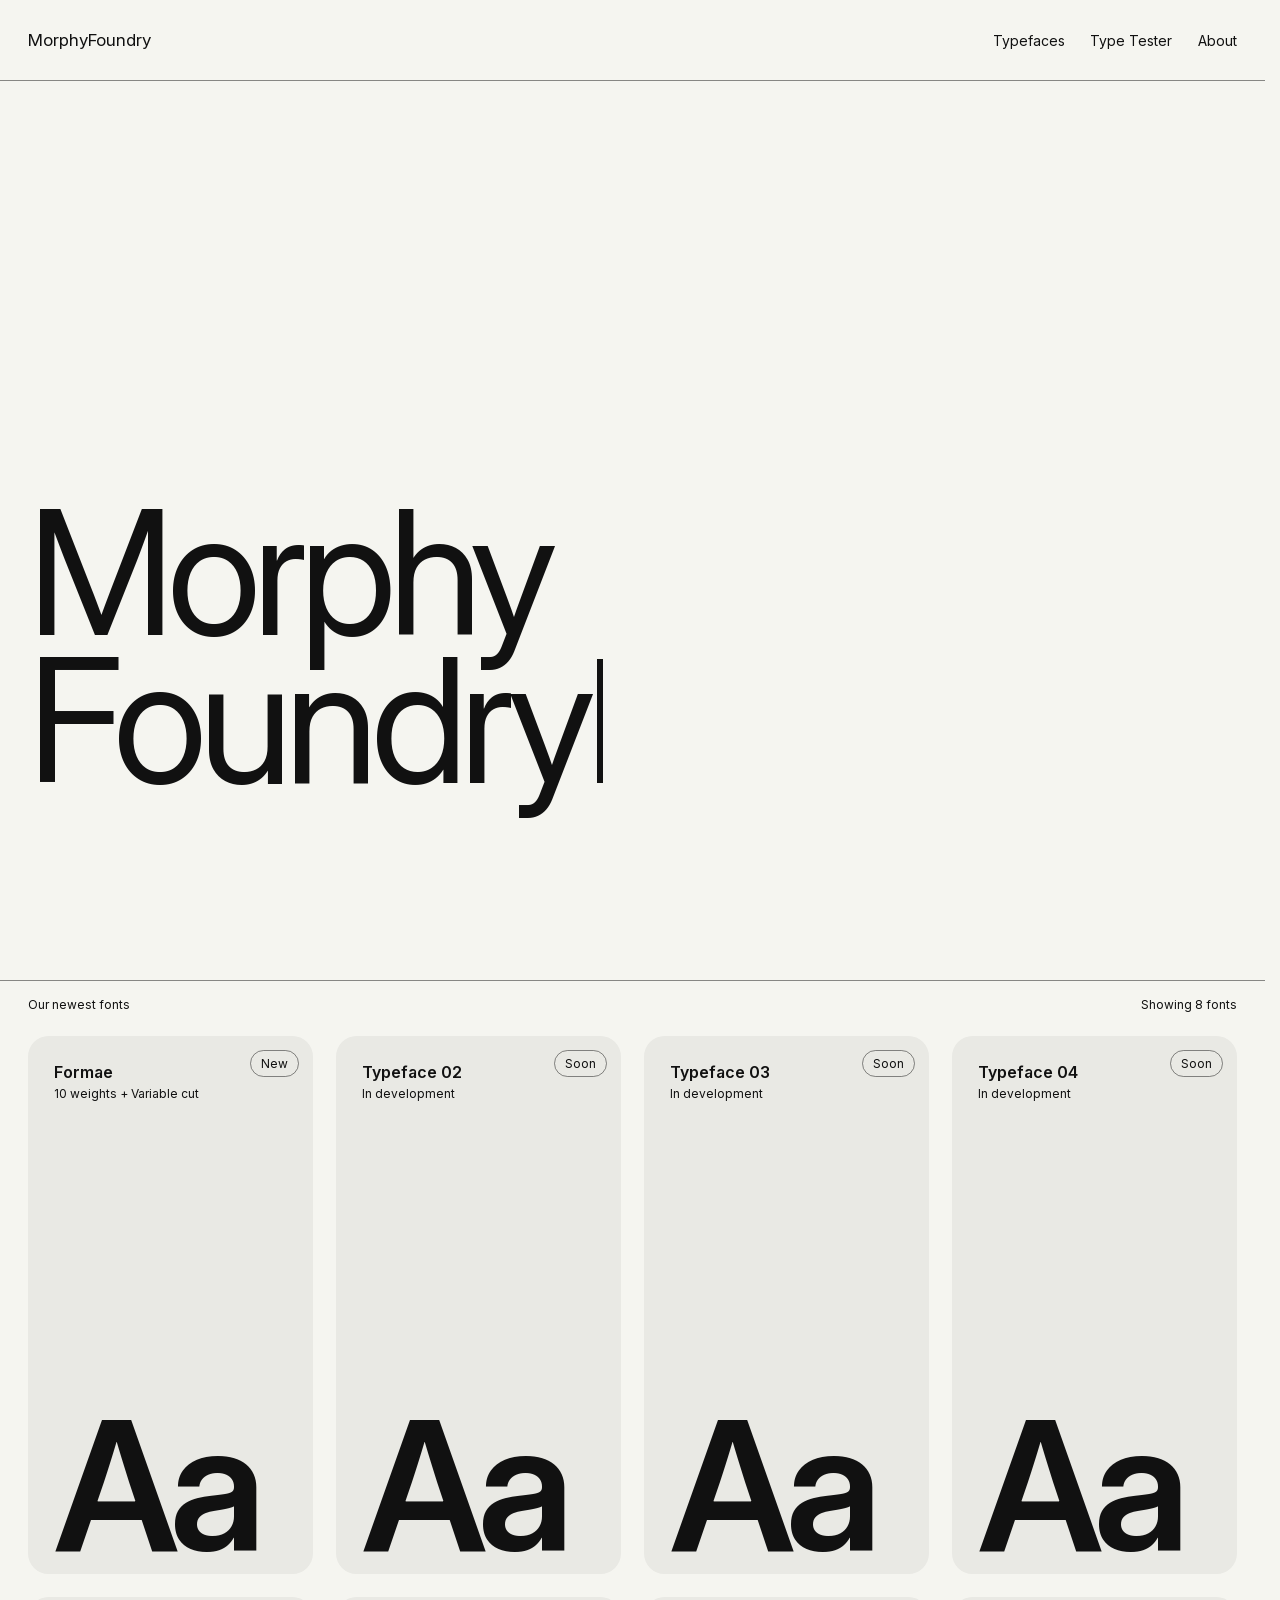
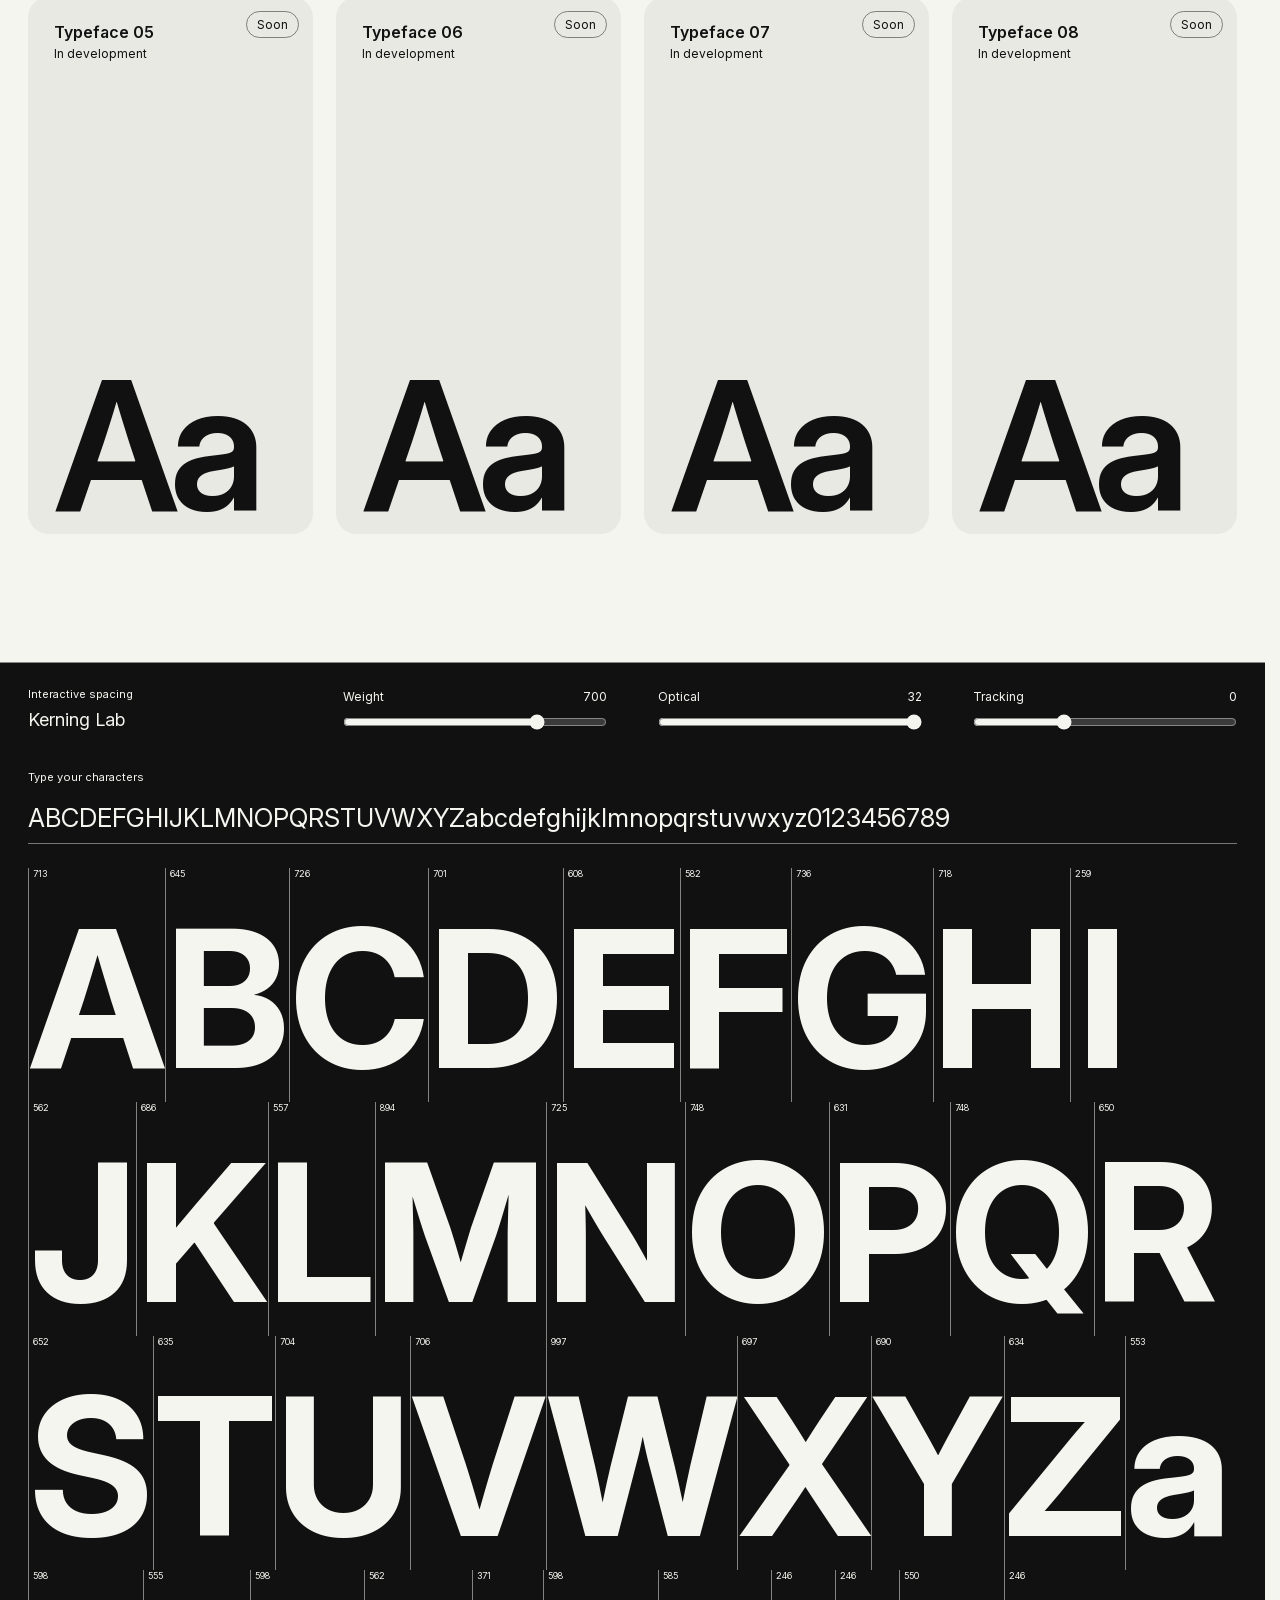
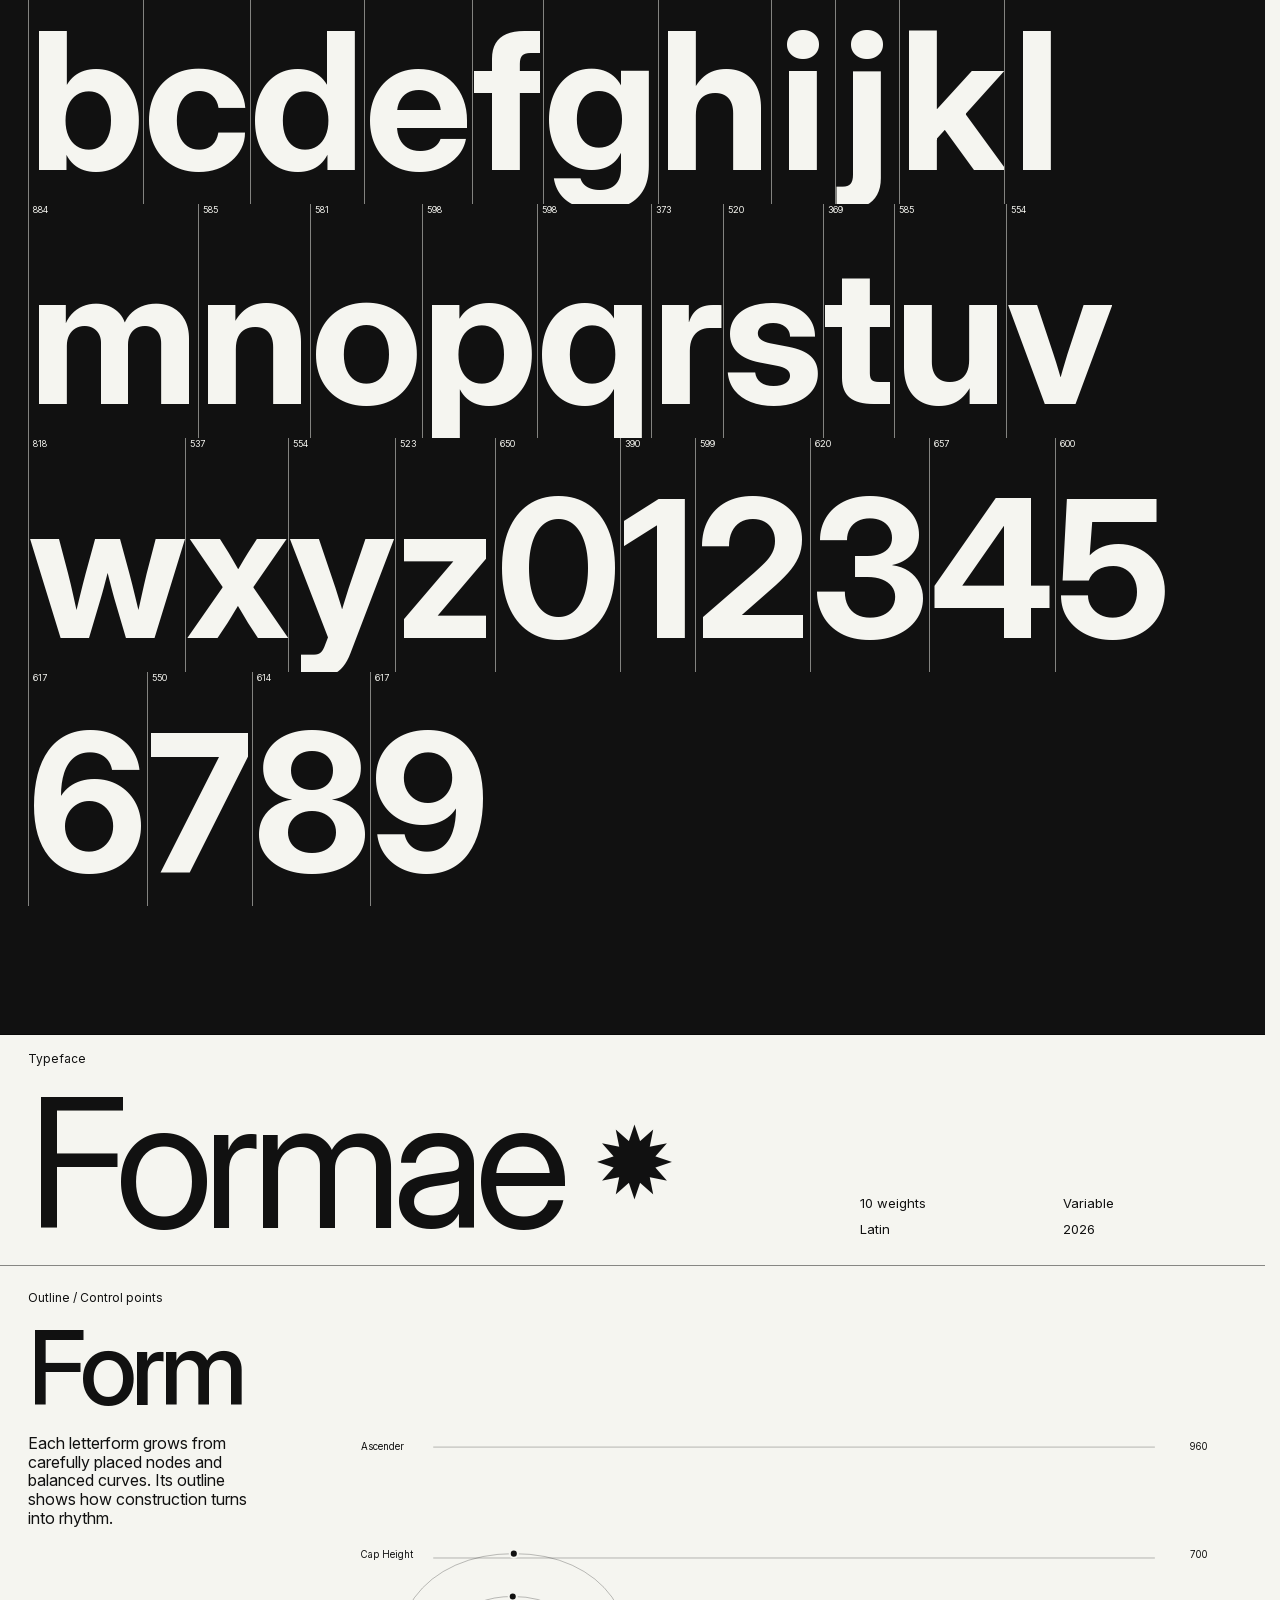
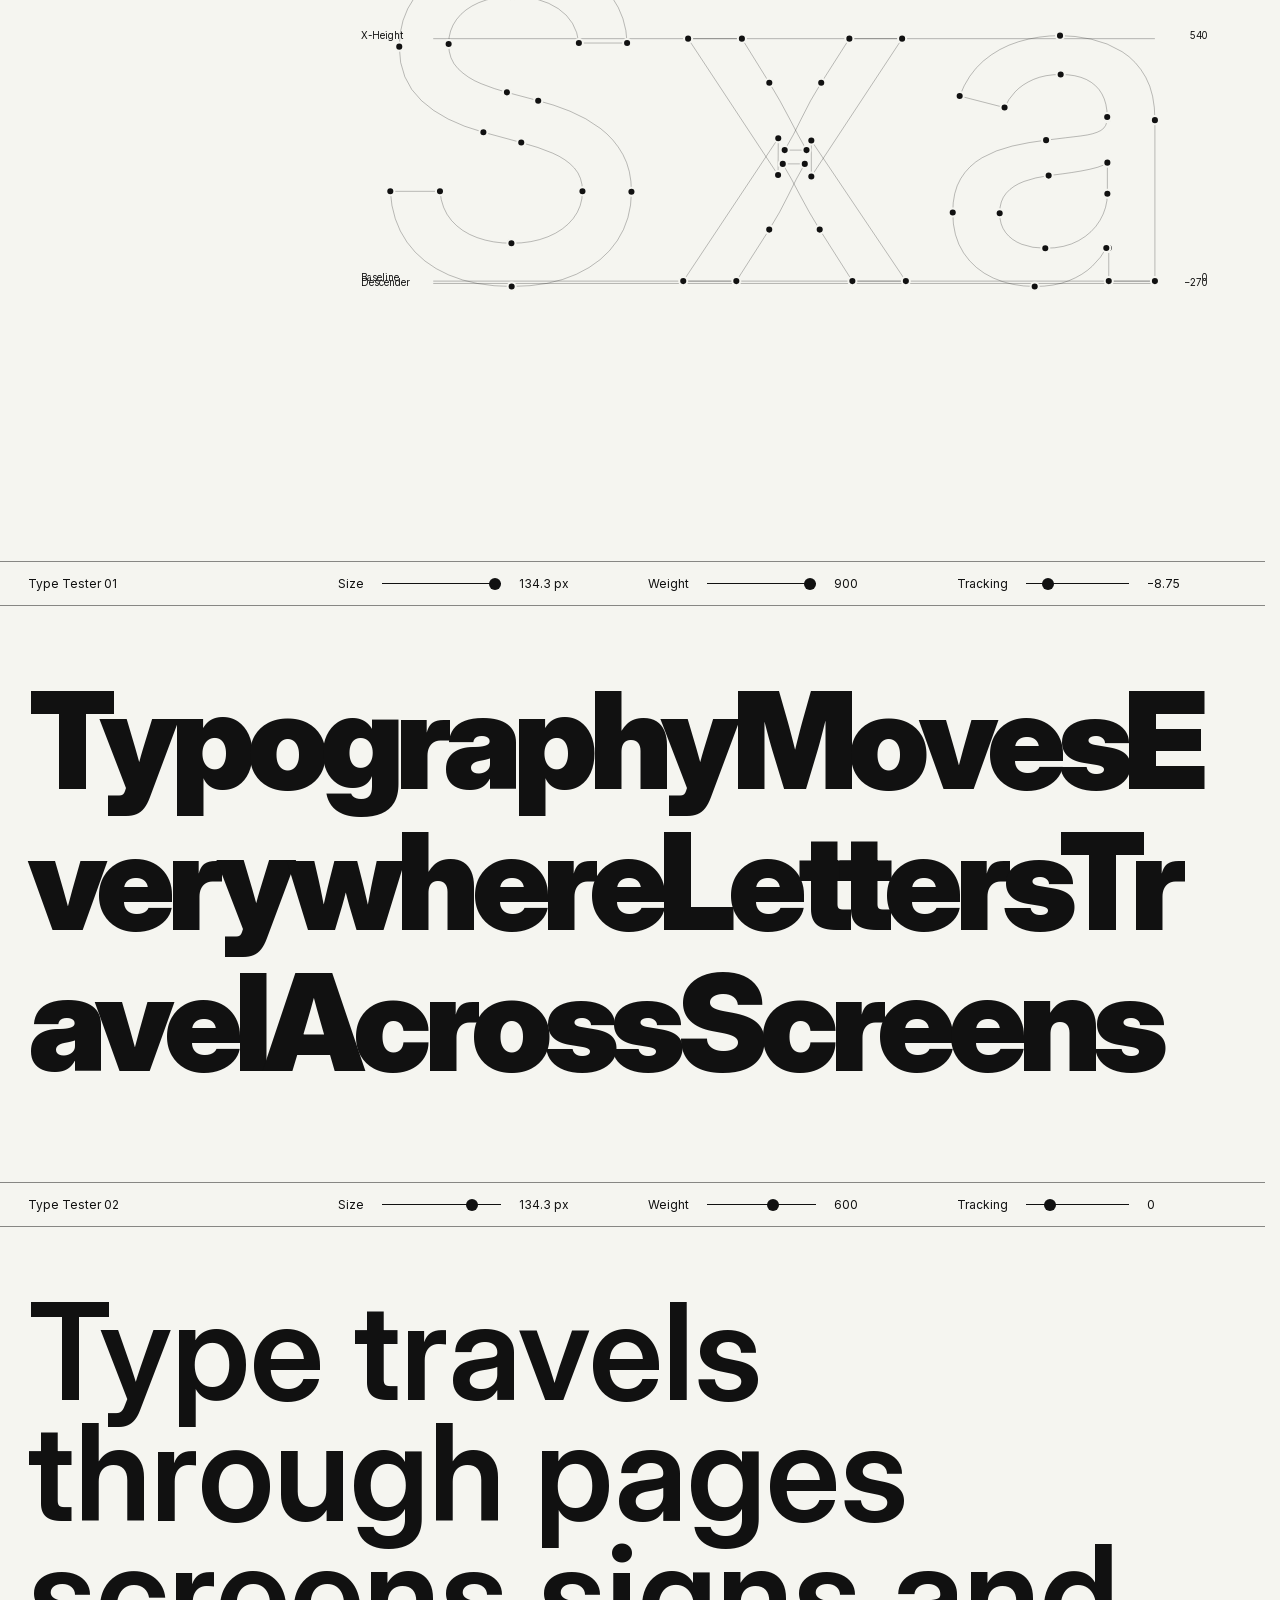
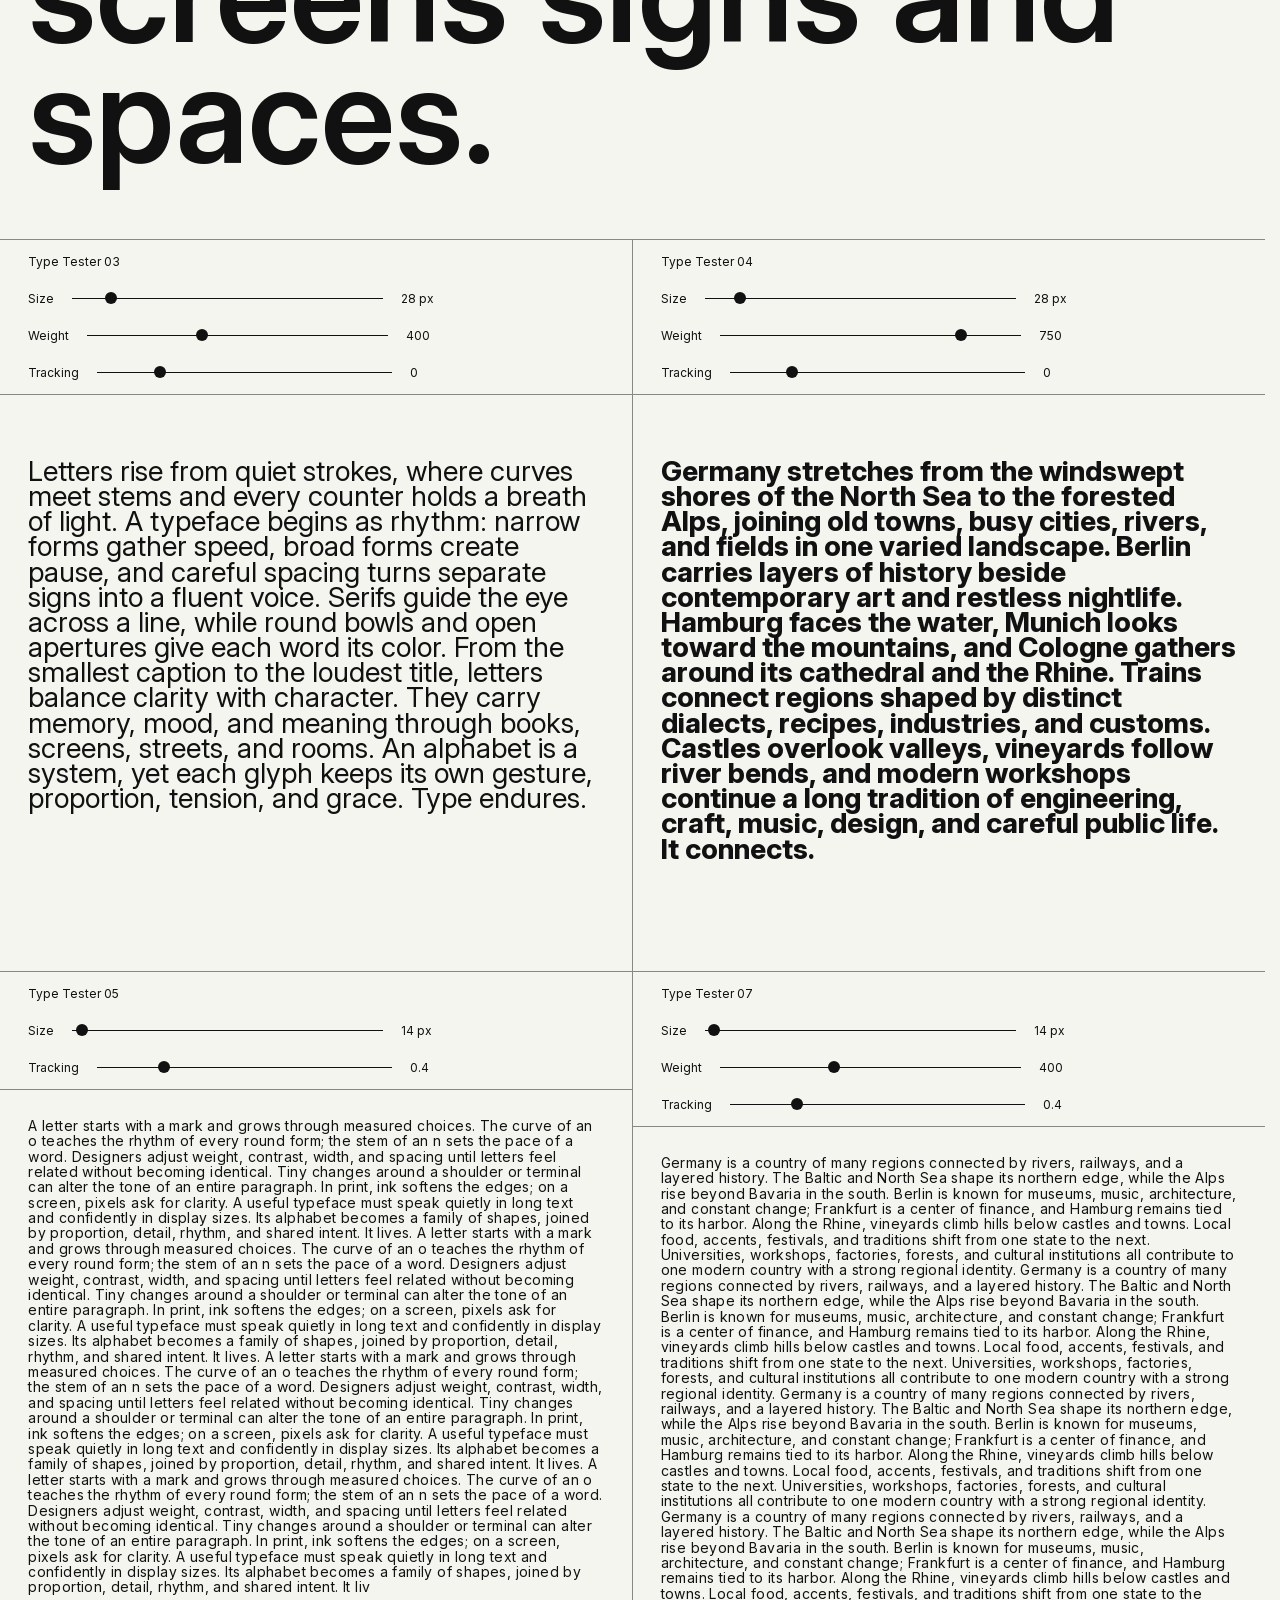
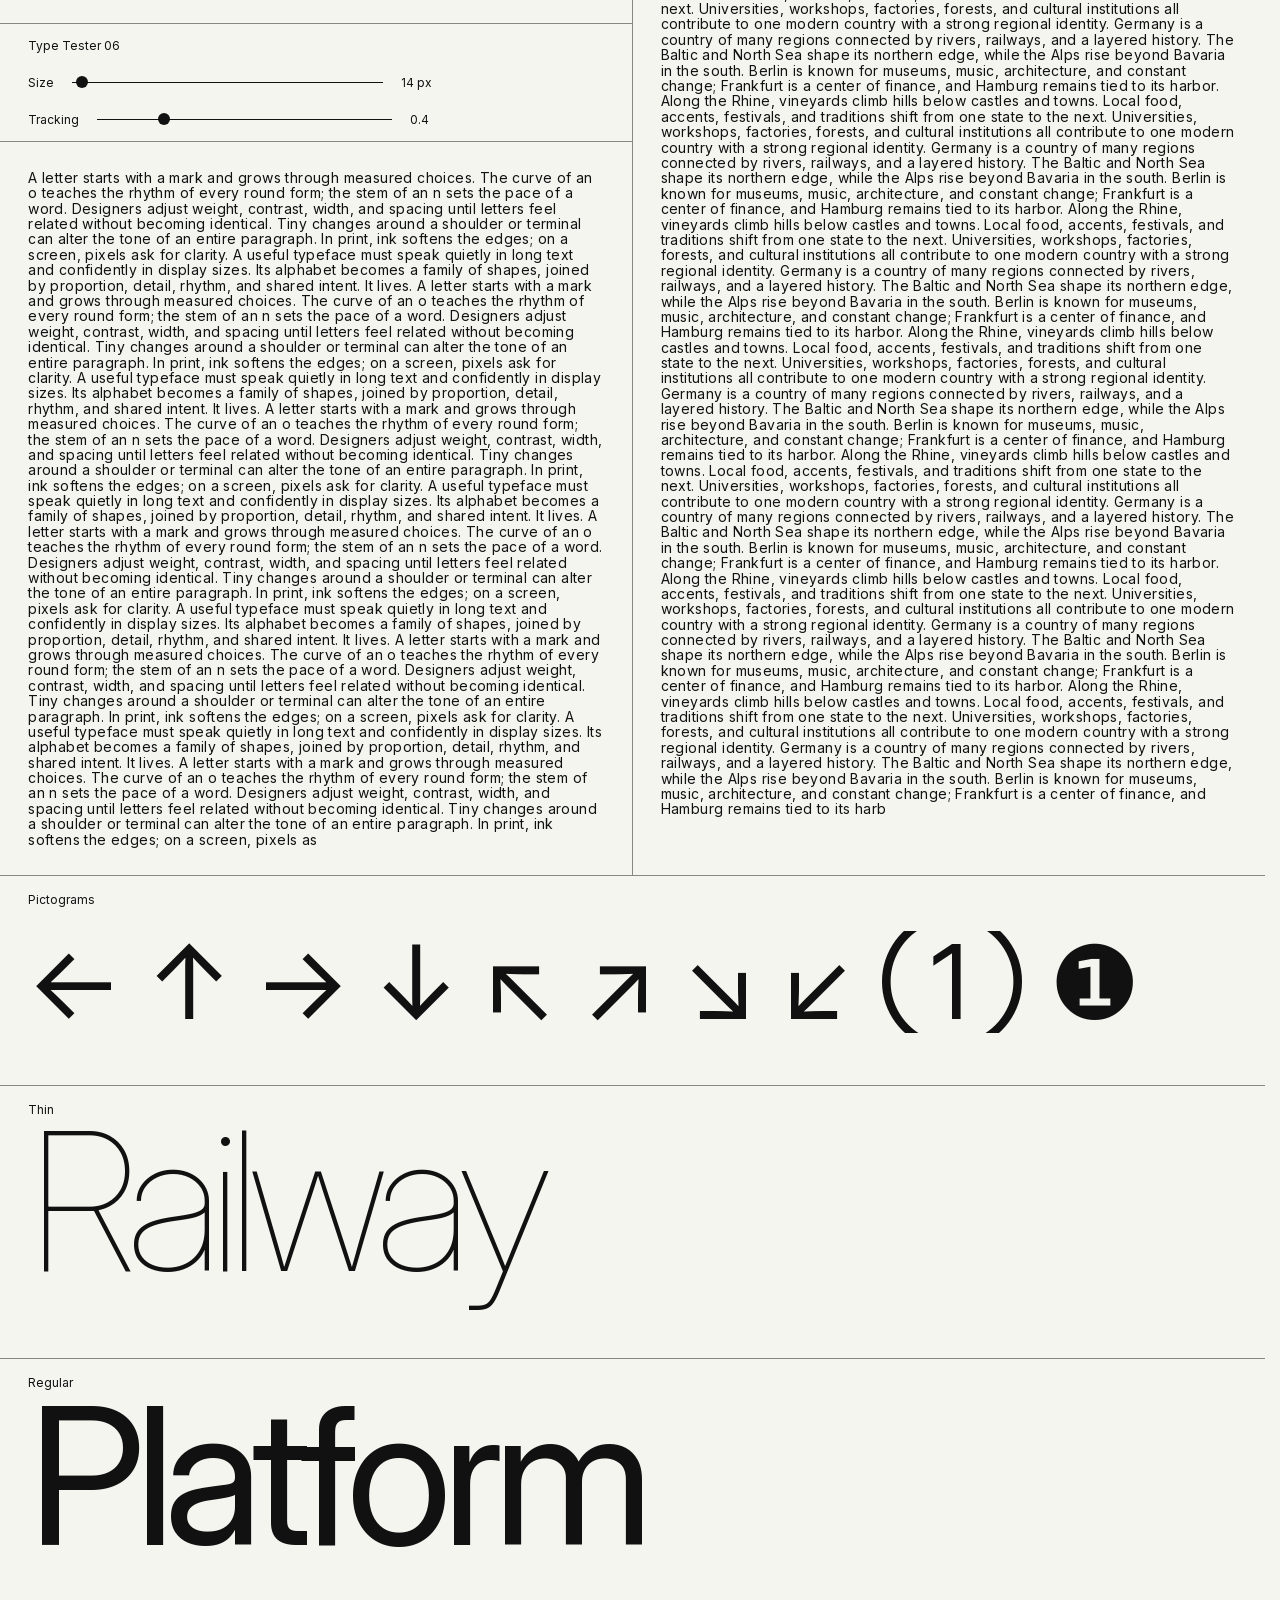
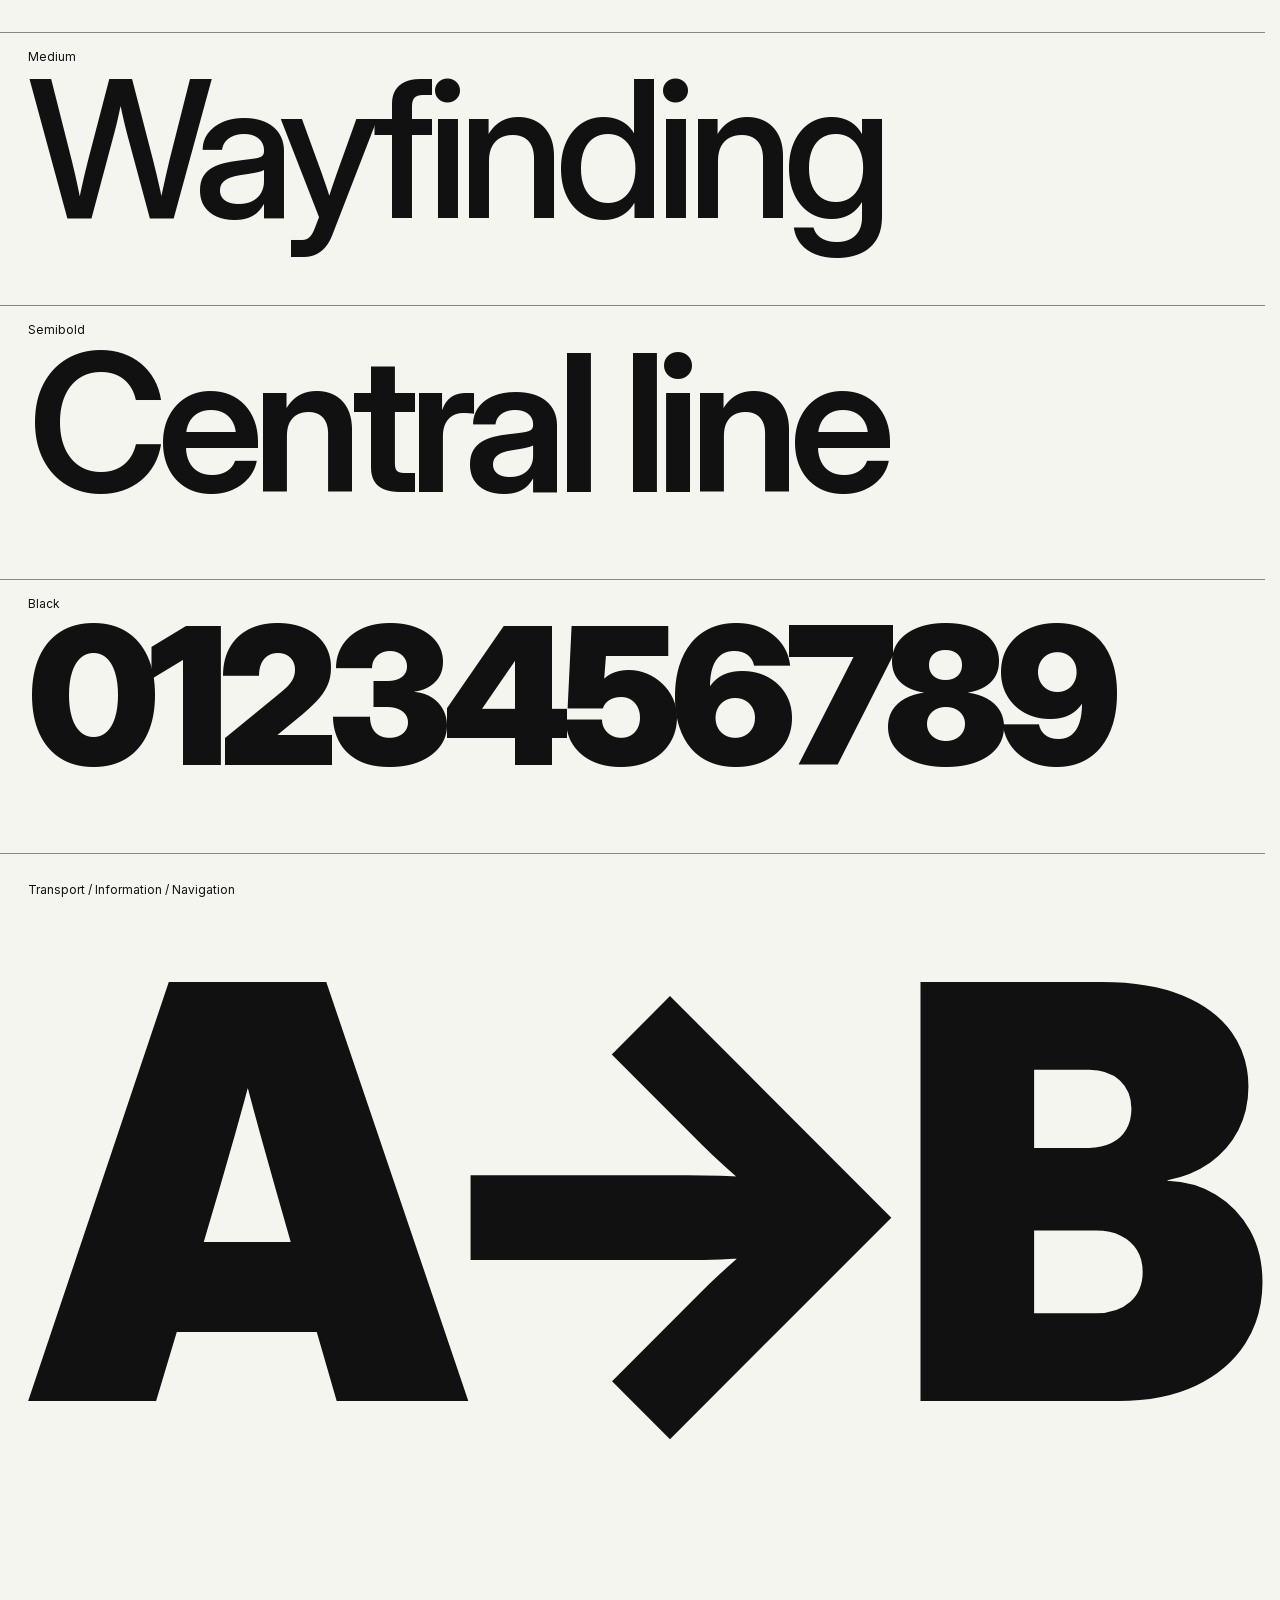
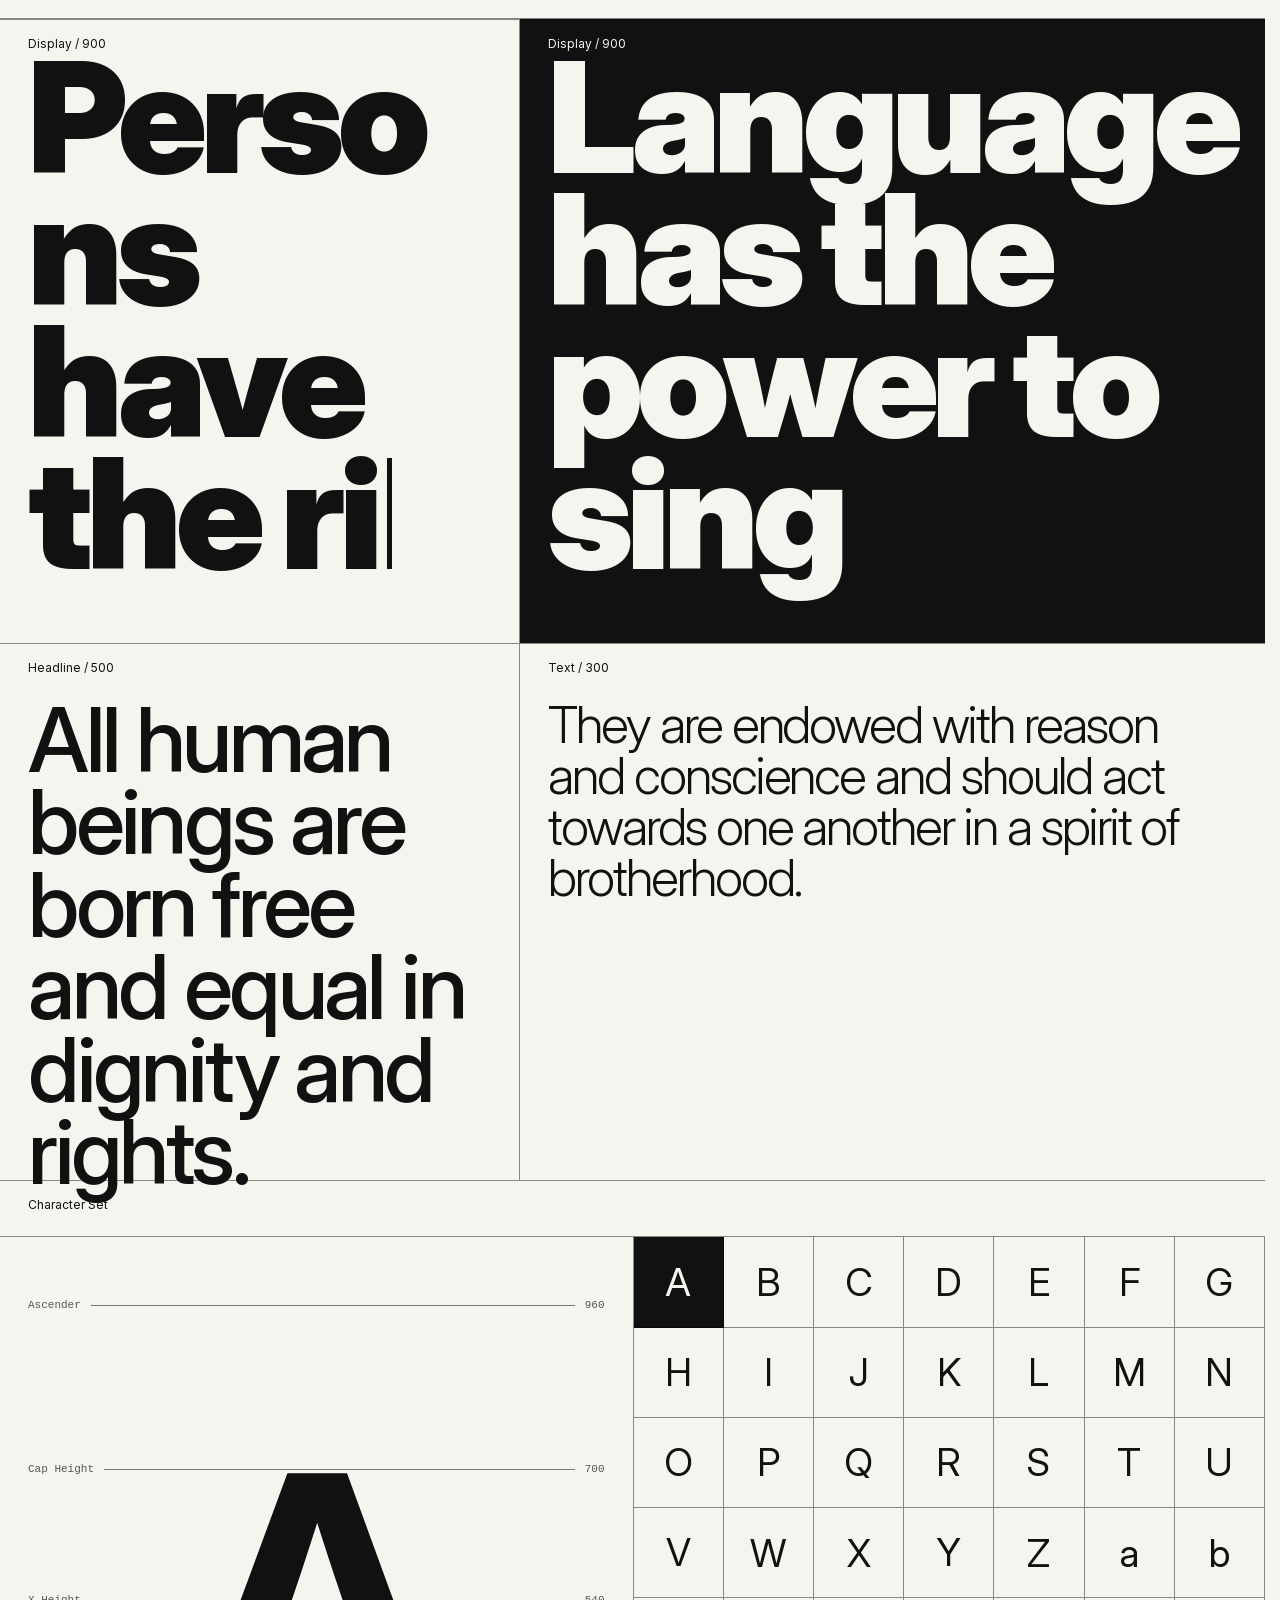
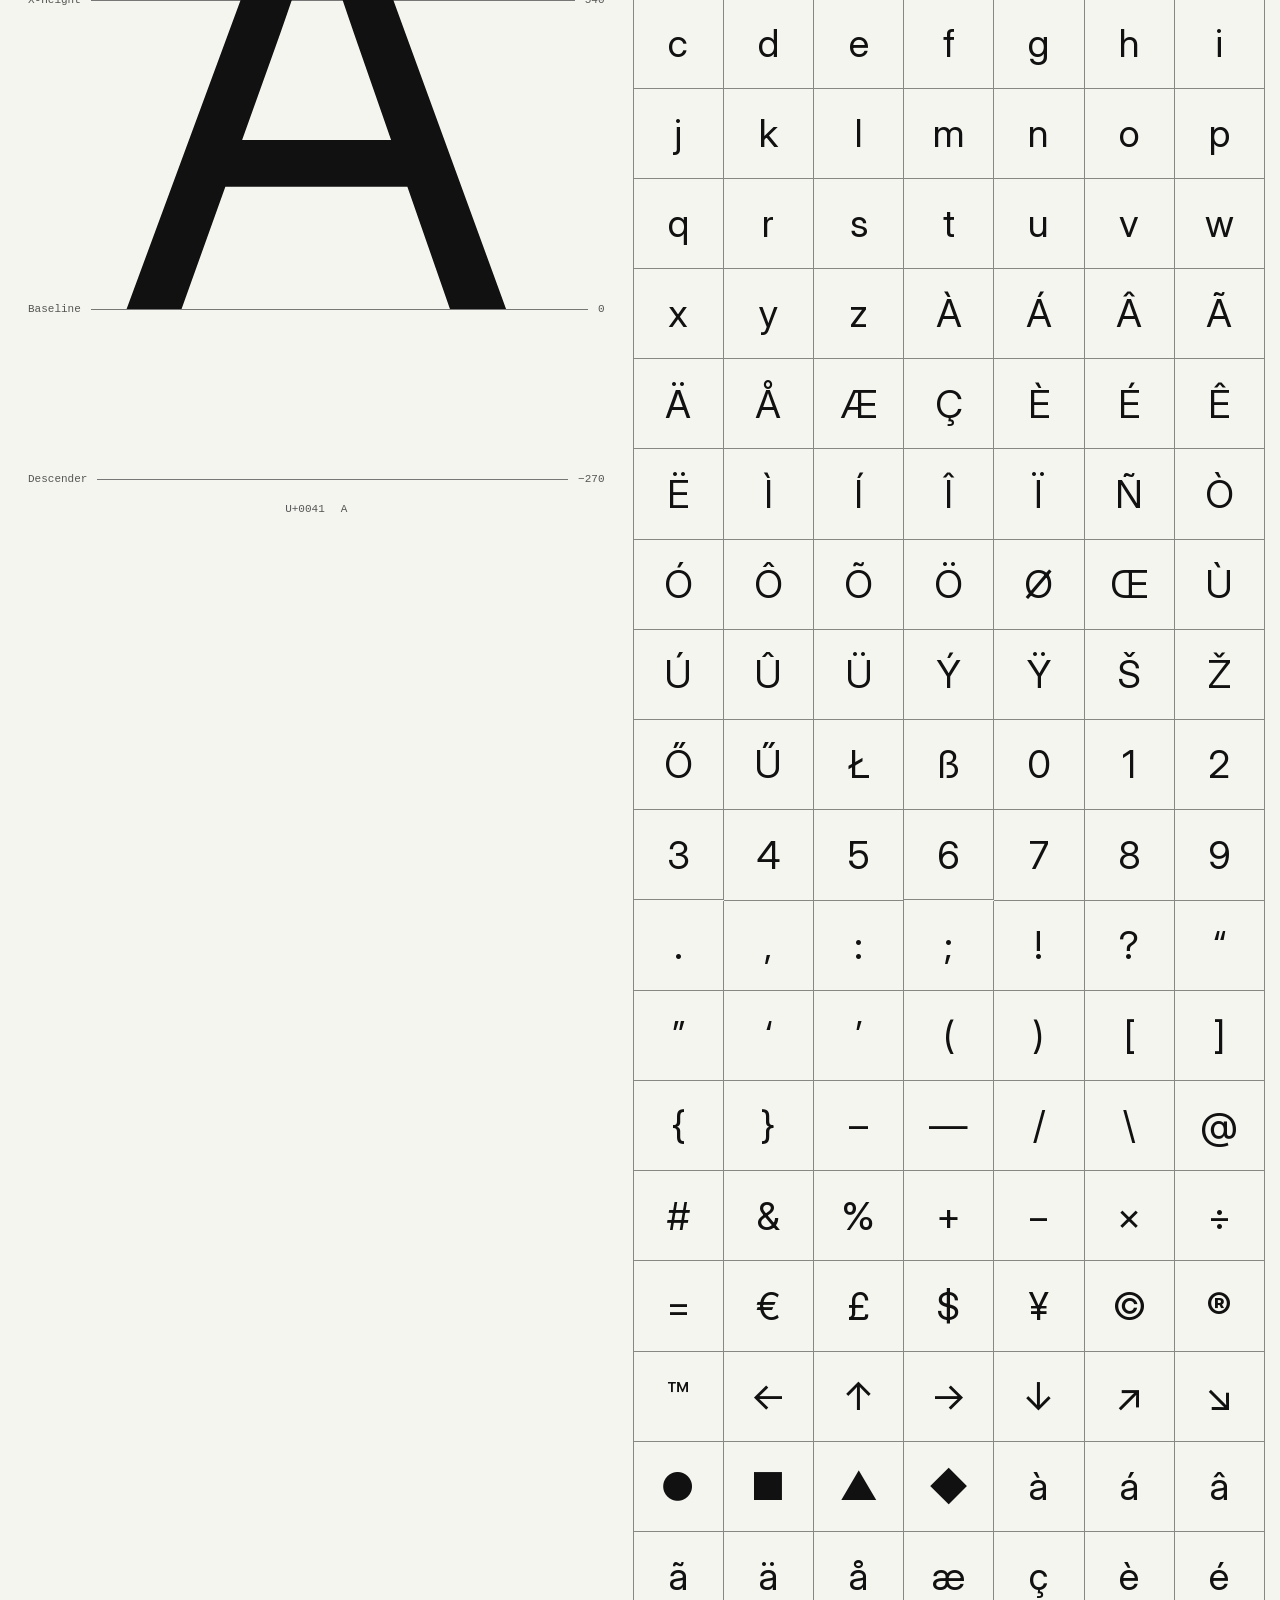
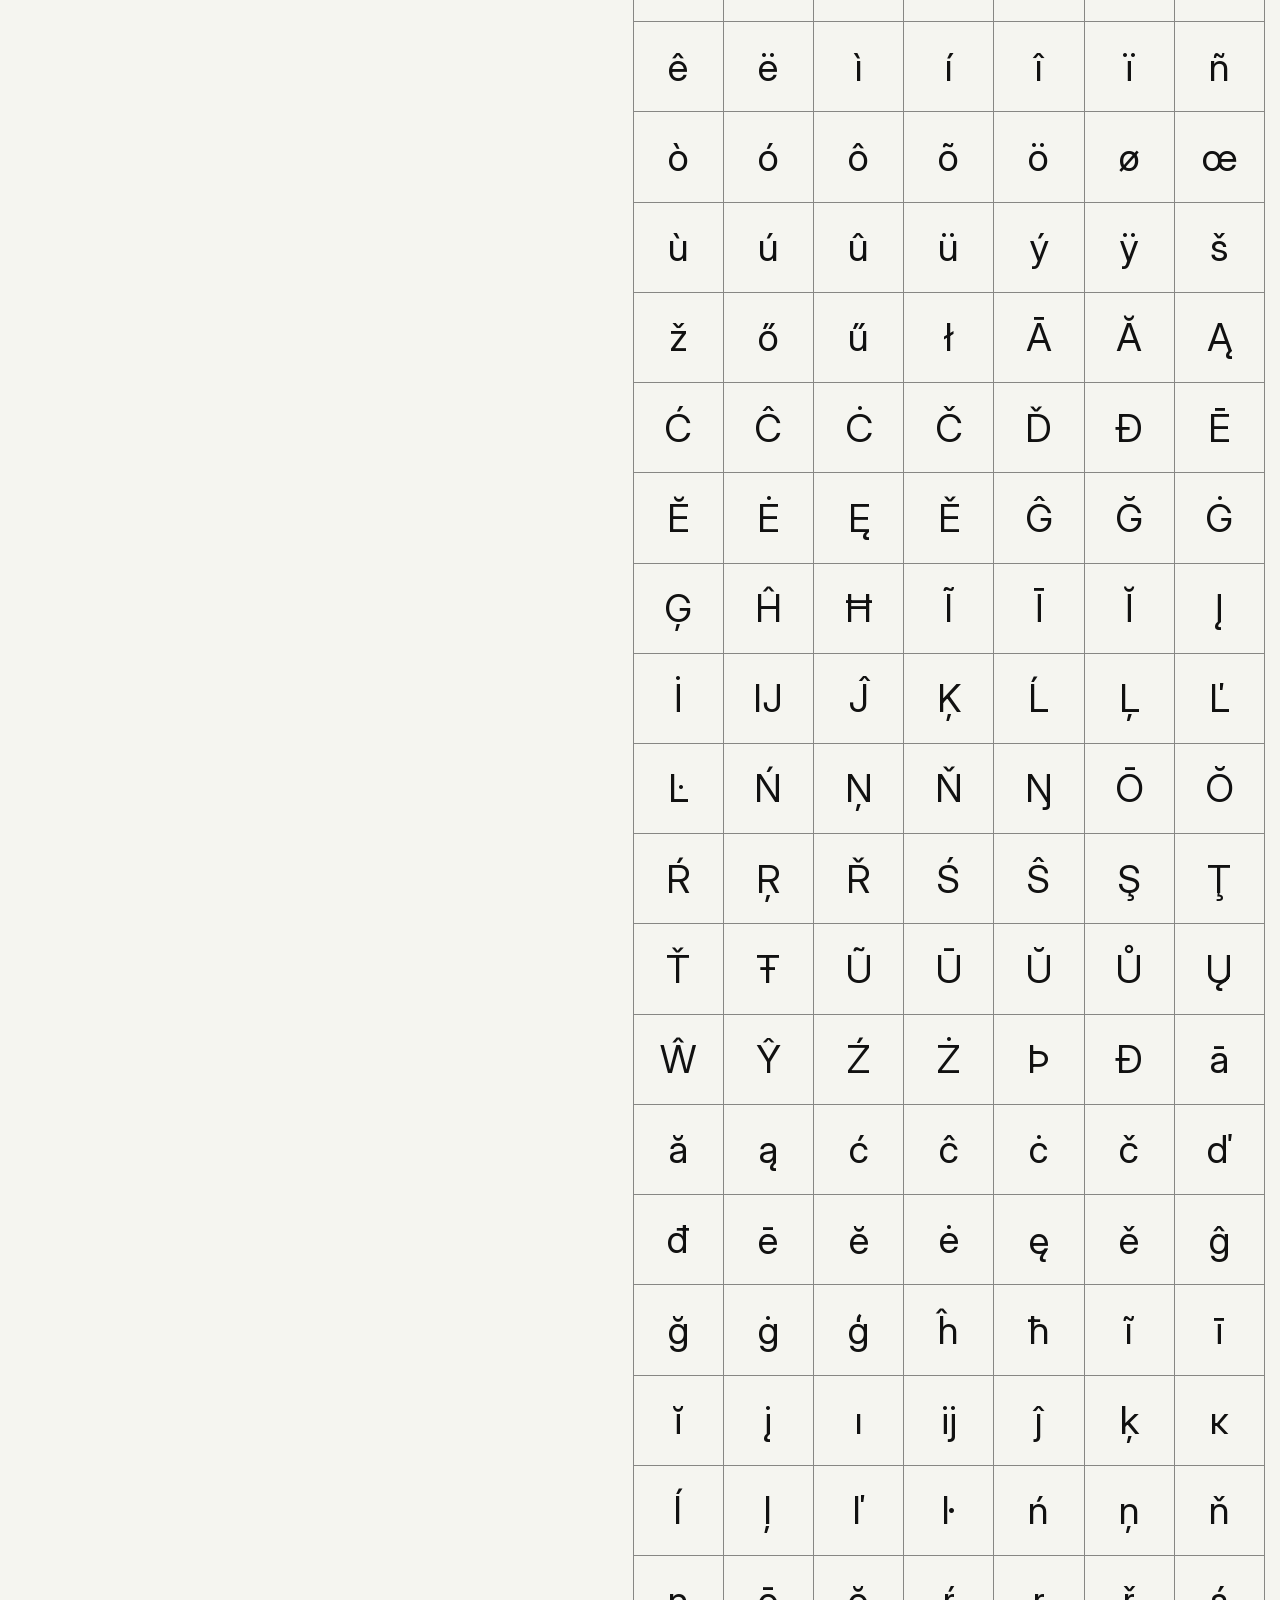
==== index.html @ 0969040a "Match second tester responsive scaling" ====
<!DOCTYPE html>
<html lang="en">

<head>
  <meta charset="UTF-8">
  <meta name="viewport" content="width=device-width, initial-scale=1.0">

  <title>MorphyFoundry</title>

  <link rel="stylesheet" href="style.css?v=hero-display-type1">
</head>


<body>

  <!-- =========================
       NAVIGATION
  ========================== -->

  <header class="header">

    <a class="brand" href="/">
      MorphyFoundry
    </a>

    <nav class="nav">
      <a href="#typefaces">Typefaces</a>
      <a href="#tester">Type Tester</a>
      <a href="#about">About</a>
    </nav>

  </header>



  <main>

    <!-- =========================
         HERO
    ========================== -->

    <section class="hero">

      <h1 class="hero-typewriter typewriter-text" data-typewriter-text="Morphy&#10;Foundry&#10;&#169; 2026" aria-label="Morphy Foundry &#169; 2026">
        Morphy<br>Foundry<br>&#169; 2026
      </h1>

    </section>



    <!-- =========================
         FONT CATALOGUE
    ========================== -->

    <section class="font-catalogue" aria-labelledby="font-catalogue-title">

      <div class="font-catalogue-header">
        <h2 id="font-catalogue-title">Our newest fonts</h2>
        <span>Showing 8 fonts</span>
      </div>

      <div class="font-catalogue-list">
        <a class="font-catalogue-row" href="#typefaces">
          <span class="font-name">Formae</span><span class="font-details">10 weights + Variable cut</span><span class="font-aa">Aa</span><span class="font-sample">Typography moves everywhere.</span><span class="font-status">New</span>
        </a>
        <a class="font-catalogue-row" href="#typefaces">
          <span class="font-name">Typeface 02</span><span class="font-details">In development</span><span class="font-aa">Aa</span><span class="font-sample">Letters shape the spaces around us.</span><span class="font-status">Soon</span>
        </a>
        <a class="font-catalogue-row" href="#typefaces">
          <span class="font-name">Typeface 03</span><span class="font-details">In development</span><span class="font-aa">Aa</span><span class="font-sample">Clear forms carry complex ideas.</span><span class="font-status">Soon</span>
        </a>
        <a class="font-catalogue-row" href="#typefaces">
          <span class="font-name">Typeface 04</span><span class="font-details">In development</span><span class="font-aa">Aa</span><span class="font-sample">Every sign begins with a gesture.</span><span class="font-status">Soon</span>
        </a>
        <a class="font-catalogue-row" href="#typefaces">
          <span class="font-name">Typeface 05</span><span class="font-details">In development</span><span class="font-aa">Aa</span><span class="font-sample">Words move between streets and screens.</span><span class="font-status">Soon</span>
        </a>
        <a class="font-catalogue-row" href="#typefaces">
          <span class="font-name">Typeface 06</span><span class="font-details">In development</span><span class="font-aa">Aa</span><span class="font-sample">Rhythm gives language a visual voice.</span><span class="font-status">Soon</span>
        </a>
        <a class="font-catalogue-row" href="#typefaces">
          <span class="font-name">Typeface 07</span><span class="font-details">In development</span><span class="font-aa">Aa</span><span class="font-sample">Type connects information and place.</span><span class="font-status">Soon</span>
        </a>
        <a class="font-catalogue-row" href="#typefaces">
          <span class="font-name">Typeface 08</span><span class="font-details">In development</span><span class="font-aa">Aa</span><span class="font-sample">New characters are taking shape.</span><span class="font-status">Soon</span>
        </a>
      </div>

    </section>



    <!-- =========================
         KERNING LAB
    ========================== -->

    <section class="kerning-lab" aria-labelledby="kerning-lab-title">

      <div class="kerning-toolbar">
        <div>
          <span class="kerning-kicker">Interactive spacing</span>
          <h2 id="kerning-lab-title">Kerning Lab</h2>
        </div>

        <label class="kerning-control">
          <span>Weight <output id="kerning-weight-value">700</output></span>
          <input id="kerning-weight" type="range" min="100" max="900" value="700" step="1">
        </label>

        <label class="kerning-control">
          <span>Optical <output id="kerning-optical-value">32</output></span>
          <input id="kerning-optical" type="range" min="14" max="32" value="32" step="0.1">
        </label>

        <label class="kerning-control">
          <span>Tracking <output id="kerning-tracking-value">0</output></span>
          <input id="kerning-tracking" type="range" min="-40" max="80" value="0" step="1">
        </label>
      </div>

      <label class="kerning-input-label" for="kerning-source">Type your characters</label>
      <input class="kerning-source" id="kerning-source" type="text" value="ABCDEFGHIJKLMNOPQRSTUVWXYZabcdefghijklmnopqrstuvwxyz0123456789" maxlength="96" autocomplete="off" spellcheck="false">

      <div class="kerning-glyphs" id="kerning-glyphs" aria-live="polite"></div>

    </section>



    <!-- =========================
         TYPEFACE INTRO
    ========================== -->

    <section class="typeface-intro" id="typefaces">

      <div>

        <p class="label">
          Typeface
        </p>

        <h2>
          Formae <span class="formae-star" aria-hidden="true">✹</span>
        </h2>

      </div>


      <div class="typeface-data">

        <span>10 weights</span>
        <span>Variable</span>
        <span>Latin</span>
        <span>2026</span>

      </div>

    </section>



    <!-- =========================
         TYPE TESTER
    ========================== -->

    <section class="tester-section" id="tester">


      <div class="tester-unit">
        <div class="tester-controls">
          <span class="tester-title">Type Tester 01</span>
          <div class="control">
            <label for="font-size-1">Size</label>
            <input id="font-size-1" data-control="size" type="range" min="24" max="350" value="350">
            <span data-value="size">350 px</span>
          </div>
          <div class="control">
            <label for="font-weight-1">Weight</label>
            <input id="font-weight-1" data-control="weight" type="range" min="100" max="900" value="900" step="1">
            <span data-value="weight">900</span>
          </div>
          <div class="control">
            <label for="tracking-1">Tracking</label>
            <input id="tracking-1" data-control="tracking" type="range" min="-15" max="20" value="-8.75" step="0.05">
            <span data-value="tracking">−8.75</span>
          </div>
        </div>
        <div class="tester tester-large" data-mobile-text="TypographyMovesEverywhere" contenteditable="true" spellcheck="false">TypographyMovesEverywhereLettersTravelAcrossScreens</div>
      </div>

      <div class="tester-unit">
        <div class="tester-controls">
          <span class="tester-title">Type Tester 02</span>
          <div class="control">
            <label for="font-size-2">Size</label>
            <input id="font-size-2" data-control="size" type="range" min="24" max="350" value="282">
            <span data-value="size">282 px</span>
          </div>
          <div class="control">
            <label for="font-weight-2">Weight</label>
            <input id="font-weight-2" data-control="weight" type="range" min="100" max="900" value="600" step="1">
            <span data-value="weight">600</span>
          </div>
          <div class="control">
            <label for="tracking-2">Tracking</label>
            <input id="tracking-2" data-control="tracking" type="range" min="-5" max="20" value="0" step="0.1">
            <span data-value="tracking">0</span>
          </div>
        </div>
        <div class="tester tester-medium" contenteditable="true" spellcheck="false">Type travels through pages screens signs and spaces.</div>
      </div>

      <div class="tester-unit">
        <div class="tester-controls">
          <span class="tester-title">Type Tester 03</span>
          <div class="control">
            <label for="font-size-3">Size</label>
            <input id="font-size-3" data-control="size" type="range" min="24" max="350" value="59.6" step="0.1">
            <span data-value="size">59.6 px</span>
          </div>
          <div class="control">
            <label for="font-weight-3">Weight</label>
            <input id="font-weight-3" data-control="weight" type="range" min="100" max="900" value="400" step="1">
            <span data-value="weight">400</span>
          </div>
          <div class="control">
            <label for="tracking-3">Tracking</label>
            <input id="tracking-3" data-control="tracking" type="range" min="-5" max="20" value="0" step="0.1">
            <span data-value="tracking">0</span>
          </div>
        </div>
        <div class="tester tester-small" contenteditable="true" spellcheck="false">Letters rise from quiet strokes, where curves meet stems and every counter holds a breath of light. A typeface begins as rhythm: narrow forms gather speed, broad forms create pause, and careful spacing turns separate signs into a fluent voice. Serifs guide the eye across a line, while round bowls and open apertures give each word its color. From the smallest caption to the loudest title, letters balance clarity with character. They carry memory, mood, and meaning through books, screens, streets, and rooms. An alphabet is a system, yet each glyph keeps its own gesture, proportion, tension, and grace. Type endures.</div>
      </div>

      <div class="tester-unit">
        <div class="tester-controls">
          <span class="tester-title">Type Tester 04</span>
          <div class="control">
            <label for="font-size-4">Size</label>
            <input id="font-size-4" data-control="size" type="range" min="24" max="350" value="56">
            <span data-value="size">56 px</span>
          </div>
          <div class="control">
            <label for="font-weight-4">Weight</label>
            <input id="font-weight-4" data-control="weight" type="range" min="100" max="900" value="750" step="1">
            <span data-value="weight">750</span>
          </div>
          <div class="control">
            <label for="tracking-4">Tracking</label>
            <input id="tracking-4" data-control="tracking" type="range" min="-5" max="20" value="0" step="0.1">
            <span data-value="tracking">0</span>
          </div>
        </div>
        <div class="tester tester-small" contenteditable="true" spellcheck="false">Germany stretches from the windswept shores of the North Sea to the forested Alps, joining old towns, busy cities, rivers, and fields in one varied landscape. Berlin carries layers of history beside contemporary art and restless nightlife. Hamburg faces the water, Munich looks toward the mountains, and Cologne gathers around its cathedral and the Rhine. Trains connect regions shaped by distinct dialects, recipes, industries, and customs. Castles overlook valleys, vineyards follow river bends, and modern workshops continue a long tradition of engineering, craft, music, design, and careful public life. It connects.</div>
      </div>

      <div class="tester-unit">
        <div class="tester-controls">
          <span class="tester-title">Type Tester 05</span>
          <div class="control">
            <label for="font-size-5">Size</label>
            <input id="font-size-5" data-control="size" type="range" min="12" max="350" value="16">
            <span data-value="size">16 px</span>
          </div>
          <div class="control">
            <label for="tracking-5">Tracking</label>
            <input id="tracking-5" data-control="tracking" type="range" min="-5" max="20" value="0.4" step="0.1">
            <span data-value="tracking">0.4</span>
          </div>
        </div>
        <div class="tester tester-micro" data-fill-repeats="4" contenteditable="true" spellcheck="false">A letter starts with a mark and grows through measured choices. The curve of an o teaches the rhythm of every round form; the stem of an n sets the pace of a word. Designers adjust weight, contrast, width, and spacing until letters feel related without becoming identical. Tiny changes around a shoulder or terminal can alter the tone of an entire paragraph. In print, ink softens the edges; on a screen, pixels ask for clarity. A useful typeface must speak quietly in long text and confidently in display sizes. Its alphabet becomes a family of shapes, joined by proportion, detail, rhythm, and shared intent. It lives.</div>
      </div>

      <div class="tester-unit">
        <div class="tester-controls">
          <span class="tester-title">Type Tester 06</span>
          <div class="control">
            <label for="font-size-6">Size</label>
            <input id="font-size-6" data-control="size" type="range" min="12" max="350" value="16">
            <span data-value="size">16 px</span>
          </div>
          <div class="control">
            <label for="tracking-6">Tracking</label>
            <input id="tracking-6" data-control="tracking" type="range" min="-5" max="20" value="0.4" step="0.1">
            <span data-value="tracking">0.4</span>
          </div>
        </div>
        <div class="tester tester-micro" data-fill-repeats="5.675" contenteditable="true" spellcheck="false">A letter starts with a mark and grows through measured choices. The curve of an o teaches the rhythm of every round form; the stem of an n sets the pace of a word. Designers adjust weight, contrast, width, and spacing until letters feel related without becoming identical. Tiny changes around a shoulder or terminal can alter the tone of an entire paragraph. In print, ink softens the edges; on a screen, pixels ask for clarity. A useful typeface must speak quietly in long text and confidently in display sizes. Its alphabet becomes a family of shapes, joined by proportion, detail, rhythm, and shared intent. It lives.</div>
      </div>

      <div class="tester-unit">
        <div class="tester-controls">
          <span class="tester-title">Type Tester 07</span>
          <div class="control">
            <label for="font-size-7">Size</label>
            <input id="font-size-7" data-control="size" type="range" min="12" max="350" value="16">
            <span data-value="size">16 px</span>
          </div>
          <div class="control">
            <label for="font-weight-7">Weight</label>
            <input id="font-weight-7" data-control="weight" type="range" min="100" max="900" value="400" step="1">
            <span data-value="weight">400</span>
          </div>
          <div class="control">
            <label for="tracking-7">Tracking</label>
            <input id="tracking-7" data-control="tracking" type="range" min="-5" max="20" value="0.4" step="0.1">
            <span data-value="tracking">0.4</span>
          </div>
        </div>
        <div class="tester tester-micro" data-fill-repeats="10.55" contenteditable="true" spellcheck="false">Germany is a country of many regions connected by rivers, railways, and a layered history. The Baltic and North Sea shape its northern edge, while the Alps rise beyond Bavaria in the south. Berlin is known for museums, music, architecture, and constant change; Frankfurt is a center of finance, and Hamburg remains tied to its harbor. Along the Rhine, vineyards climb hills below castles and towns. Local food, accents, festivals, and traditions shift from one state to the next. Universities, workshops, factories, forests, and cultural institutions all contribute to one modern country with a strong regional identity.</div>
      </div>

    </section>



    <!-- =========================
         WEIGHT SPECIMENS
    ========================== -->

    <section class="specimen">

      <div class="specimen-label">
        Pictograms
      </div>

      <div class="specimen-text pictogram-specimen regular">
        <span>←</span><span>↑</span><span>→</span><span>↓</span><span>↖</span><span>↗</span><span>↘</span><span>↙</span><span>①</span><span>❶</span>
      </div>

    </section>


    <section class="specimen">

      <div class="specimen-label">
        Thin
      </div>

      <div class="specimen-text thin">
        Railway
      </div>

    </section>


    <section class="specimen">

      <div class="specimen-label">
        Regular
      </div>

      <div class="specimen-text regular">
        Platform
      </div>

    </section>


    <section class="specimen">

      <div class="specimen-label">
        Medium
      </div>

      <div class="specimen-text medium">
        Wayfinding
      </div>

    </section>


    <section class="specimen">

      <div class="specimen-label">
        Semibold
      </div>

      <div class="specimen-text semibold">
        Central line
      </div>

    </section>


    <section class="specimen">

      <div class="specimen-label">
        Black
      </div>

      <div class="specimen-text black">
        0123456789
      </div>

    </section>



    <!-- =========================
         DISPLAY
    ========================== -->

    <section class="display-block">

      <div class="display-small">
        Transport / Information / Navigation
      </div>

      <div class="display-large">
        A→B
      </div>

    </section>



    <!-- =========================
         GLYPH CONSTRUCTION
    ========================== -->

    <section class="glyph-construction" id="construction" aria-labelledby="glyph-construction-title">

      <div class="glyph-construction-copy">
        <span>Outline / Control points</span>
        <h2 id="glyph-construction-title">Form</h2>
        <p>
          Each letterform grows from carefully placed nodes and balanced curves.
          Its outline shows how construction turns into rhythm.
        </p>
      </div>

      <div class="glyph-construction-stage" aria-label="Letter outlines with highlighted control points">
        <svg class="glyph-construction-svg" viewBox="0 0 1200 820" role="img" aria-labelledby="glyph-diagram-title glyph-diagram-description">
          <title id="glyph-diagram-title">Formae letter construction</title>
          <desc id="glyph-diagram-description">Outlined S, x and a letterforms with highlighted control points.</desc>

          <g class="construction-metrics" aria-hidden="true">
            <g class="construction-metric" transform="translate(0 57.61)">
              <text x="34" y="0">Ascender</text><line x1="130" y1="-4" x2="1095" y2="-4" /><text x="1166" y="0" text-anchor="end">960</text>
            </g>
            <g class="construction-metric" transform="translate(0 201.9)">
              <text x="34" y="0">Cap Height</text><line x1="130" y1="0" x2="1095" y2="0" /><text x="1166" y="0" text-anchor="end">700</text>
            </g>
            <g class="construction-metric" transform="translate(0 309.78)">
              <text x="34" y="0">X-Height</text><line x1="130" y1="0" x2="1095" y2="0" /><text x="1166" y="0" text-anchor="end">540</text>
            </g>
            <g class="construction-metric" transform="translate(0 634)">
              <text x="34" y="0">Baseline</text><line x1="130" y1="0" x2="1095" y2="0" /><text x="1166" y="0" text-anchor="end">0</text>
            </g>
            <g class="construction-metric" transform="translate(0 641.12)">
              <text x="34" y="0">Descender</text><line x1="130" y1="-4" x2="1095" y2="-4" /><text x="1166" y="0" text-anchor="end">−270</text>
            </g>
          </g>

          <g class="construction-real-glyphs" transform="translate(0 -16)" aria-hidden="true">
          <g transform="translate(42.00 650) scale(0.29 -0.29)">
          <path class="construction-outline" d="M665.099176075679 -24.56014647543485Q498.1597802868477 -24.56014647543485 374.980256332011 28.42975282270369Q251.80073237717426 81.41965212084223 182.46097039975587 179.68916692096428Q113.1212084223375 277.95868172108635 105.56106194690265 414.1175465364663H334.57760146475437Q341.8576747024718 332.9972535855966 387.52801342691487 279.8471162648764Q433.19835215135794 226.69697894415623 505.9187366493744 200.64693317058283Q578.6391211473909 174.59688739700945 664.0192859322551 174.59688739700945Q758.5399450717119 174.59688739700945 832.4706133658834 204.53719865730852Q906.4012816600549 234.47750991760756 948.9917302410742 288.80808666463224Q991.5821788220934 343.138663411657 991.5821788220934 414.57943240769Q991.5821788220934 479.7401281660055 954.5018309429356 521.230485199878Q917.4214830637778 562.7208422337504 853.6611534940494 590.2809887091853Q789.900823924321 617.84113518462 709.3608788526091 638.9412267317668L534.7603295697284 686.5215746109246Q351.70064083002745 735.9017393957888 249.27088800732378 832.071620384498Q146.84113518462007 928.2415013732073 146.84113518462007 1081.1010070186146Q146.84113518462007 1209.9807140677449 216.46097039975587 1306.6404943545926Q286.0808056148917 1403.3002746414404 405.59044858101925 1456.6501373207202Q525.1000915471468 1510 675.039487335978 1510Q828.15886481538 1510 944.4885260909368 1456.4701556301495Q1060.8181873664937 1402.940311260299 1127.3980775099176 1309.8406774488863Q1193.9779676533415 1216.7410436374732 1197.4380225816296 1097.801647848642H975.0817210863595Q963.5215746109246 1200.322306988099 880.1707964601769 1256.4026548672568Q796.8200183094293 1312.4830027464145 670.1193774794019 1312.4830027464145Q580.2387549588038 1312.4830027464145 513.5881599023497 1284.0426914861155Q446.9375648458956 1255.6023802258162 410.71718034787915 1206.2318584070795Q374.4967958498627 1156.861336588343 374.4967958498627 1093.5206591394567Q374.4967958498627 1023.2598718339945 417.95730851388464 979.539487335978Q461.4178211779066 935.8191028379615 523.9582239853524 910.5789746719561Q586.4986267927983 885.3388465059505 643.3783338419286 870.3388465059505L787.5188281965212 832.0385718645102Q858.8576747024717 814.2387549588038 934.237381751602 783.5390296002441Q1009.6170888007324 752.8393042416844 1073.9072627403114 704.3595056454074Q1138.1974366798902 655.8797070491303 1177.81772963076 584.289716203845Q1217.4380225816296 512.6997253585597 1217.4380225816296 412.1193774794019Q1217.4380225816296 285.6198352151358 1152.318187366494 186.8099176075679Q1087.198352151358 88 963.678608483369 31.719926762282576Q840.15886481538 -24.56014647543485 665.099176075679 -24.56014647543485Z" />
          <circle class="construction-point-on" cx="665.10" cy="-24.56" r="28" />
          <circle class="construction-point-off" cx="498.16" cy="-24.56" r="28" />
          <circle class="construction-point-off" cx="251.80" cy="81.42" r="28" />
          <circle class="construction-point-off" cx="113.12" cy="277.96" r="28" />
          <circle class="construction-point-on" cx="105.56" cy="414.12" r="28" />
          <circle class="construction-point-on" cx="334.58" cy="414.12" r="28" />
          <circle class="construction-point-off" cx="341.86" cy="333.00" r="28" />
          <circle class="construction-point-off" cx="433.20" cy="226.70" r="28" />
          <circle class="construction-point-off" cx="578.64" cy="174.60" r="28" />
          <circle class="construction-point-on" cx="664.02" cy="174.60" r="28" />
          <circle class="construction-point-off" cx="758.54" cy="174.60" r="28" />
          <circle class="construction-point-off" cx="906.40" cy="234.48" r="28" />
          <circle class="construction-point-off" cx="991.58" cy="343.14" r="28" />
          <circle class="construction-point-on" cx="991.58" cy="414.58" r="28" />
          <circle class="construction-point-off" cx="991.58" cy="479.74" r="28" />
          <circle class="construction-point-off" cx="917.42" cy="562.72" r="28" />
          <circle class="construction-point-off" cx="789.90" cy="617.84" r="28" />
          <circle class="construction-point-on" cx="709.36" cy="638.94" r="28" />
          <circle class="construction-point-on" cx="534.76" cy="686.52" r="28" />
          <circle class="construction-point-off" cx="351.70" cy="735.90" r="28" />
          <circle class="construction-point-off" cx="146.84" cy="928.24" r="28" />
          <circle class="construction-point-on" cx="146.84" cy="1081.10" r="28" />
          <circle class="construction-point-off" cx="146.84" cy="1209.98" r="28" />
          <circle class="construction-point-off" cx="286.08" cy="1403.30" r="28" />
          <circle class="construction-point-off" cx="525.10" cy="1510.00" r="28" />
          <circle class="construction-point-on" cx="675.04" cy="1510.00" r="28" />
          <circle class="construction-point-off" cx="828.16" cy="1510.00" r="28" />
          <circle class="construction-point-off" cx="1060.82" cy="1402.94" r="28" />
          <circle class="construction-point-off" cx="1193.98" cy="1216.74" r="28" />
          <circle class="construction-point-on" cx="1197.44" cy="1097.80" r="28" />
          <circle class="construction-point-on" cx="975.08" cy="1097.80" r="28" />
          <circle class="construction-point-off" cx="963.52" cy="1200.32" r="28" />
          <circle class="construction-point-off" cx="796.82" cy="1312.48" r="28" />
          <circle class="construction-point-on" cx="670.12" cy="1312.48" r="28" />
          <circle class="construction-point-off" cx="580.24" cy="1312.48" r="28" />
          <circle class="construction-point-off" cx="446.94" cy="1255.60" r="28" />
          <circle class="construction-point-off" cx="374.50" cy="1156.86" r="28" />
          <circle class="construction-point-on" cx="374.50" cy="1093.52" r="28" />
          <circle class="construction-point-off" cx="374.50" cy="1023.26" r="28" />
          <circle class="construction-point-off" cx="461.42" cy="935.82" r="28" />
          <circle class="construction-point-off" cx="586.50" cy="885.34" r="28" />
          <circle class="construction-point-on" cx="643.38" cy="870.34" r="28" />
          <circle class="construction-point-on" cx="787.52" cy="832.04" r="28" />
          <circle class="construction-point-off" cx="858.86" cy="814.24" r="28" />
          <circle class="construction-point-off" cx="1009.62" cy="752.84" r="28" />
          <circle class="construction-point-off" cx="1138.20" cy="655.88" r="28" />
          <circle class="construction-point-off" cx="1217.44" cy="512.70" r="28" />
          <circle class="construction-point-on" cx="1217.44" cy="412.12" r="28" />
          <circle class="construction-point-off" cx="1217.44" cy="285.62" r="28" />
          <circle class="construction-point-off" cx="1087.20" cy="88.00" r="28" />
          <circle class="construction-point-off" cx="840.16" cy="-24.56" r="28" />
          </g>
          <g transform="translate(447.67 650) scale(0.29 -0.29)">
          <path class="construction-outline" d="M57.44076899603296 0 495.56106194690267 658.8383887702166 494.7410436374733 489.1616112297833 79.90082392432103 1118H327.87696063472686L454.2782422947818 914.4986267927983Q506.29844369850474 829.7787000305157 545.5284711626488 752.8191028379615Q584.7584986267927 675.8595056454074 625.8585901739395 604.0798901434239H525.1992676228258Q567.6593225511139 675.6795239548368 603.9692401586817 752.7291119926763Q640.2791577662496 829.7787000305157 693.6593225511139 914.4986267927983L823.42056759231 1118H1066.6767775404332L648.0367409215746 482.78144644491914V648.1781507476351L1083.9568507781507 0H837.3406774488861L686.6593225511139 237.5013732072017Q634.9191943851083 320.7612450411962 596.059231003967 396.0307598413183Q557.1992676228258 471.30027464144035 516.3792493133964 540.6198352151358H617.8585901739395Q577.5785169362222 471.30027464144035 541.8585901739395 396.0307598413183Q506.138663411657 320.7612450411962 453.9384803173634 237.5013732072017L302.1570338724443 0Z" />
          <circle class="construction-point-on" cx="57.44" cy="0.00" r="28" />
          <circle class="construction-point-on" cx="495.56" cy="658.84" r="28" />
          <circle class="construction-point-on" cx="494.74" cy="489.16" r="28" />
          <circle class="construction-point-on" cx="79.90" cy="1118.00" r="28" />
          <circle class="construction-point-on" cx="327.88" cy="1118.00" r="28" />
          <circle class="construction-point-on" cx="454.28" cy="914.50" r="28" />
          <circle class="construction-point-off" cx="506.30" cy="829.78" r="28" />
          <circle class="construction-point-off" cx="584.76" cy="675.86" r="28" />
          <circle class="construction-point-on" cx="625.86" cy="604.08" r="28" />
          <circle class="construction-point-on" cx="525.20" cy="604.08" r="28" />
          <circle class="construction-point-off" cx="567.66" cy="675.68" r="28" />
          <circle class="construction-point-off" cx="640.28" cy="829.78" r="28" />
          <circle class="construction-point-on" cx="693.66" cy="914.50" r="28" />
          <circle class="construction-point-on" cx="823.42" cy="1118.00" r="28" />
          <circle class="construction-point-on" cx="1066.68" cy="1118.00" r="28" />
          <circle class="construction-point-on" cx="648.04" cy="482.78" r="28" />
          <circle class="construction-point-on" cx="648.04" cy="648.18" r="28" />
          <circle class="construction-point-on" cx="1083.96" cy="0.00" r="28" />
          <circle class="construction-point-on" cx="837.34" cy="0.00" r="28" />
          <circle class="construction-point-on" cx="686.66" cy="237.50" r="28" />
          <circle class="construction-point-off" cx="634.92" cy="320.76" r="28" />
          <circle class="construction-point-off" cx="557.20" cy="471.30" r="28" />
          <circle class="construction-point-on" cx="516.38" cy="540.62" r="28" />
          <circle class="construction-point-on" cx="617.86" cy="540.62" r="28" />
          <circle class="construction-point-off" cx="577.58" cy="471.30" r="28" />
          <circle class="construction-point-off" cx="506.14" cy="320.76" r="28" />
          <circle class="construction-point-on" cx="453.94" cy="237.50" r="28" />
          <circle class="construction-point-on" cx="302.16" cy="0.00" r="28" />
          </g>
          <g transform="translate(800.68 650) scale(0.29 -0.29)">
          <path class="construction-outline" d="M460.7410436374733 -24.56014647543485Q354.56106194690267 -24.56014647543485 268.78098870918524 14.629935916997255Q183.0009154714678 53.82001830942936 132.90082392432103 129.92010985657615Q82.80073237717424 206.02020140372292 82.80073237717424 316.20018309429355Q82.80073237717424 411.480256332011 119.54086054317975 472.3801647848642Q156.28098870918524 533.2800732377174 218.4311260299054 569.0399450717118Q280.5812633506256 604.7998169057064 357.131309124199 622.7897162038449Q433.68135489777234 640.7796155019835 513.3011901129081 650.059688739701Q612.2212999694843 661.9797985962771 674.0514189807751 669.519743667989Q735.8815379920659 677.059688739701 765.4816295392127 694.5096429661276Q795.0817210863595 711.9595971925542 795.0817210863595 751.3397619774183V756.9797985962771Q795.0817210863595 819.6005492828807 770.9715288373512 862.9710711016173Q746.861336588343 906.341592920354 699.1808971620385 929.551876716509Q651.5004577357339 952.762160512664 580.519743667989 952.762160512664Q508.0789746719561 952.762160512664 455.7584986267928 930.281904180653Q403.4380225816295 907.801647848642 370.63774794018923 873.091364052487Q337.8374732987489 838.381080256332 321.81727189502595 800.2809887091852L114.80073237717424 853.5013732072017Q152.94122673176685 954.0615196826366 223.96142813548977 1015.0711626487641Q294.9816295392127 1076.0808056148917 386.8512358864815 1104.0404028074458Q478.7208422337504 1132 577.4995422642661 1132Q644.8383887702166 1132 720.8379310344827 1115.8902654867256Q796.8374732987488 1099.7805309734513 863.6974366798902 1057.9807140677449Q930.5574000610314 1016.1808971620385 972.797528227037 939.8406774488863Q1015.0376563930424 863.5004577357339 1015.0376563930424 742.2194690265487V0H802.2212999694843V153.07989014342385H790.9412267317668Q769.2415013732073 109.76032956972841 726.2516020750686 68.80027464144034Q683.2617027769301 27.840219713152273 617.5215746109245 1.640036618858712Q551.7814464449191 -24.56014647543485 460.7410436374733 -24.56014647543485ZM509.55923100396706 151.53811412877633Q599.8402197131522 151.53811412877633 663.710741531889 186.93848031736343Q727.5812633506256 222.33884650595056 761.6914555996339 279.9793408605432Q795.801647848642 337.6198352151358 795.801647848642 402.56014647543486V546.2212999694843Q783.9017393957888 534.4811718034788 750.3213915166311 524.7910894110466Q716.7410436374734 515.1010070186146 674.1005492828807 507.64095209032655Q631.4600549282881 500.18089716203843 591.0996338114129 494.9508696978944Q550.7392126945377 489.7208422337504 525.099176075679 486.54086054317975Q463.3388465059506 478.7208422337504 411.698352151358 459.7607873054623Q360.05785779676535 440.80073237717426 329.65749160817825 405.8204760451633Q299.2571254195911 370.8402197131523 299.2571254195911 313.1395788831248Q299.2571254195911 259.9990845285322 326.55740006103144 224.14876411351847Q353.8576747024718 188.29844369850474 401.1781507476351 169.91827891364053Q448.4986267927983 151.53811412877633 509.55923100396706 151.53811412877633Z" />
          <circle class="construction-point-on" cx="460.74" cy="-24.56" r="28" />
          <circle class="construction-point-off" cx="354.56" cy="-24.56" r="28" />
          <circle class="construction-point-off" cx="183.00" cy="53.82" r="28" />
          <circle class="construction-point-off" cx="82.80" cy="206.02" r="28" />
          <circle class="construction-point-on" cx="82.80" cy="316.20" r="28" />
          <circle class="construction-point-off" cx="82.80" cy="411.48" r="28" />
          <circle class="construction-point-off" cx="156.28" cy="533.28" r="28" />
          <circle class="construction-point-off" cx="280.58" cy="604.80" r="28" />
          <circle class="construction-point-off" cx="433.68" cy="640.78" r="28" />
          <circle class="construction-point-on" cx="513.30" cy="650.06" r="28" />
          <circle class="construction-point-off" cx="612.22" cy="661.98" r="28" />
          <circle class="construction-point-off" cx="735.88" cy="677.06" r="28" />
          <circle class="construction-point-off" cx="795.08" cy="711.96" r="28" />
          <circle class="construction-point-on" cx="795.08" cy="751.34" r="28" />
          <circle class="construction-point-on" cx="795.08" cy="756.98" r="28" />
          <circle class="construction-point-off" cx="795.08" cy="819.60" r="28" />
          <circle class="construction-point-off" cx="746.86" cy="906.34" r="28" />
          <circle class="construction-point-off" cx="651.50" cy="952.76" r="28" />
          <circle class="construction-point-on" cx="580.52" cy="952.76" r="28" />
          <circle class="construction-point-off" cx="508.08" cy="952.76" r="28" />
          <circle class="construction-point-off" cx="403.44" cy="907.80" r="28" />
          <circle class="construction-point-off" cx="337.84" cy="838.38" r="28" />
          <circle class="construction-point-on" cx="321.82" cy="800.28" r="28" />
          <circle class="construction-point-on" cx="114.80" cy="853.50" r="28" />
          <circle class="construction-point-off" cx="152.94" cy="954.06" r="28" />
          <circle class="construction-point-off" cx="294.98" cy="1076.08" r="28" />
          <circle class="construction-point-off" cx="478.72" cy="1132.00" r="28" />
          <circle class="construction-point-on" cx="577.50" cy="1132.00" r="28" />
          <circle class="construction-point-off" cx="644.84" cy="1132.00" r="28" />
          <circle class="construction-point-off" cx="796.84" cy="1099.78" r="28" />
          <circle class="construction-point-off" cx="930.56" cy="1016.18" r="28" />
          <circle class="construction-point-off" cx="1015.04" cy="863.50" r="28" />
          <circle class="construction-point-on" cx="1015.04" cy="742.22" r="28" />
          <circle class="construction-point-on" cx="1015.04" cy="0.00" r="28" />
          <circle class="construction-point-on" cx="802.22" cy="0.00" r="28" />
          <circle class="construction-point-on" cx="802.22" cy="153.08" r="28" />
          <circle class="construction-point-on" cx="790.94" cy="153.08" r="28" />
          <circle class="construction-point-off" cx="769.24" cy="109.76" r="28" />
          <circle class="construction-point-off" cx="683.26" cy="27.84" r="28" />
          <circle class="construction-point-off" cx="551.78" cy="-24.56" r="28" />
          <circle class="construction-point-on" cx="509.56" cy="151.54" r="28" />
          <circle class="construction-point-off" cx="599.84" cy="151.54" r="28" />
          <circle class="construction-point-off" cx="727.58" cy="222.34" r="28" />
          <circle class="construction-point-off" cx="795.80" cy="337.62" r="28" />
          <circle class="construction-point-on" cx="795.80" cy="402.56" r="28" />
          <circle class="construction-point-on" cx="795.80" cy="546.22" r="28" />
          <circle class="construction-point-off" cx="783.90" cy="534.48" r="28" />
          <circle class="construction-point-off" cx="716.74" cy="515.10" r="28" />
          <circle class="construction-point-off" cx="631.46" cy="500.18" r="28" />
          <circle class="construction-point-off" cx="550.74" cy="489.72" r="28" />
          <circle class="construction-point-on" cx="525.10" cy="486.54" r="28" />
          <circle class="construction-point-off" cx="463.34" cy="478.72" r="28" />
          <circle class="construction-point-off" cx="360.06" cy="440.80" r="28" />
          <circle class="construction-point-off" cx="299.26" cy="370.84" r="28" />
          <circle class="construction-point-on" cx="299.26" cy="313.14" r="28" />
          <circle class="construction-point-off" cx="299.26" cy="260.00" r="28" />
          <circle class="construction-point-off" cx="353.86" cy="188.30" r="28" />
          <circle class="construction-point-off" cx="448.50" cy="151.54" r="28" />
          </g>
          </g>
        </svg>
      </div>

    </section>



    <!-- =========================
         TEXT SAMPLES
    ========================== -->

    <section class="text-samples">

      <article class="text-sample text-sample-hero">
        <span>Display / 900</span>
        <p class="typewriter-text" data-typewriter-text="Persons have the right to life" aria-label="Persons have the right to life">Persons have the right to life</p>
      </article>

      <article class="text-sample text-sample-hero text-sample-inverse">
        <span>Display / 900</span>
        <p>Language has the power to sing</p>
      </article>

      <article class="text-sample text-sample-large">
        <span>Headline / 500</span>
        <p>All human beings are born free and equal in dignity and rights.</p>
      </article>

      <article class="text-sample text-sample-medium">
        <span>Text / 300</span>
        <p>They are endowed with reason and conscience and should act towards one another in a spirit of brotherhood.</p>
      </article>

    </section>



    <!-- =========================
         CHARACTER SET
    ========================== -->

    <section class="characters" id="characters">

      <div class="section-title">
        Character Set
      </div>

      <div class="character-browser">
        <div class="character-preview" aria-live="polite" aria-label="Selected character preview">
          <div class="character-metrics" aria-hidden="true">
            <div class="metric metric-ascender"><span>Ascender</span><i></i><span>960</span></div>
            <div class="metric metric-cap"><span>Cap Height</span><i></i><span>700</span></div>
            <div class="metric metric-x"><span>X-Height</span><i></i><span>540</span></div>
            <div class="metric metric-baseline"><span>Baseline</span><i></i><span>0</span></div>
            <div class="metric metric-descender"><span>Descender</span><i></i><span>−270</span></div>
          </div>
          <canvas id="character-preview-canvas" aria-hidden="true"></canvas>
          <span id="character-preview-value">A</span>
          <div class="character-code" aria-hidden="true">
            <span id="character-unicode">U+0041</span>
            <span id="character-code-value">A</span>
          </div>
        </div>

        <div class="character-list">

      <div class="character-group">
        <h3>Uppercase Latin</h3>
        <div class="character-grid" aria-label="Uppercase Latin characters">
          <span>A</span><span>B</span><span>C</span><span>D</span><span>E</span><span>F</span><span>G</span><span>H</span><span>I</span><span>J</span><span>K</span><span>L</span><span>M</span><span>N</span><span>O</span><span>P</span><span>Q</span><span>R</span><span>S</span><span>T</span><span>U</span><span>V</span><span>W</span><span>X</span><span>Y</span><span>Z</span>
        </div>
      </div>

      <div class="character-group">
        <h3>Lowercase Latin</h3>
        <div class="character-grid" aria-label="Lowercase Latin characters">
          <span>a</span><span>b</span><span>c</span><span>d</span><span>e</span><span>f</span><span>g</span><span>h</span><span>i</span><span>j</span><span>k</span><span>l</span><span>m</span><span>n</span><span>o</span><span>p</span><span>q</span><span>r</span><span>s</span><span>t</span><span>u</span><span>v</span><span>w</span><span>x</span><span>y</span><span>z</span>
        </div>
      </div>

      <div class="character-group">
        <h3>Extended Latin</h3>
        <div class="character-grid" aria-label="Extended Latin characters">
          <span>À</span><span>Á</span><span>Â</span><span>Ã</span><span>Ä</span><span>Å</span><span>Æ</span><span>Ç</span><span>È</span><span>É</span><span>Ê</span><span>Ë</span><span>Ì</span><span>Í</span><span>Î</span><span>Ï</span><span>Ñ</span><span>Ò</span><span>Ó</span><span>Ô</span><span>Õ</span><span>Ö</span><span>Ø</span><span>Œ</span><span>Ù</span><span>Ú</span><span>Û</span><span>Ü</span><span>Ý</span><span>Ÿ</span><span>Š</span><span>Ž</span><span>Ő</span><span>Ű</span><span>Ł</span><span>ß</span>
        </div>
      </div>

      <div class="character-group">
        <h3>Numerals &amp; Punctuation</h3>
        <div class="character-grid" aria-label="Numerals and punctuation">
          <span>0</span><span>1</span><span>2</span><span>3</span><span>4</span><span>5</span><span>6</span><span>7</span><span>8</span><span>9</span><span>.</span><span>,</span><span>:</span><span>;</span><span>!</span><span>?</span><span>“</span><span>”</span><span>‘</span><span>’</span><span>(</span><span>)</span><span>[</span><span>]</span><span>{</span><span>}</span><span>–</span><span>—</span><span>/</span><span>\</span>
        </div>
      </div>

      <div class="character-group">
        <h3>Symbols &amp; Arrows</h3>
        <div class="character-grid" aria-label="Symbols and arrows">
          <span>@</span><span>#</span><span>&amp;</span><span>%</span><span>+</span><span>−</span><span>×</span><span>÷</span><span>=</span><span>€</span><span>£</span><span>$</span><span>¥</span><span>©</span><span>®</span><span>™</span><span>←</span><span>↑</span><span>→</span><span>↓</span><span>↗</span><span>↘</span><span>●</span><span>■</span><span>▲</span><span>◆</span>
        </div>
      </div>

      <div class="character-group">
        <h3>Additional Latin &amp; Symbols</h3>
        <div class="character-grid" aria-label="Additional Latin characters and symbols">
          <span>à</span><span>á</span><span>â</span><span>ã</span><span>ä</span><span>å</span><span>æ</span><span>ç</span><span>è</span><span>é</span><span>ê</span><span>ë</span><span>ì</span><span>í</span><span>î</span><span>ï</span><span>ñ</span><span>ò</span><span>ó</span><span>ô</span><span>õ</span><span>ö</span><span>ø</span><span>œ</span><span>ù</span><span>ú</span><span>û</span><span>ü</span><span>ý</span><span>ÿ</span><span>š</span><span>ž</span><span>ő</span><span>ű</span><span>ł</span>
          <span>Ā</span><span>Ă</span><span>Ą</span><span>Ć</span><span>Ĉ</span><span>Ċ</span><span>Č</span><span>Ď</span><span>Đ</span><span>Ē</span><span>Ĕ</span><span>Ė</span><span>Ę</span><span>Ě</span><span>Ĝ</span><span>Ğ</span><span>Ġ</span><span>Ģ</span><span>Ĥ</span><span>Ħ</span><span>Ĩ</span><span>Ī</span><span>Ĭ</span><span>Į</span><span>İ</span><span>Ĳ</span><span>Ĵ</span><span>Ķ</span><span>Ĺ</span><span>Ļ</span><span>Ľ</span><span>Ŀ</span><span>Ń</span><span>Ņ</span><span>Ň</span><span>Ŋ</span><span>Ō</span><span>Ŏ</span><span>Ŕ</span><span>Ŗ</span><span>Ř</span><span>Ś</span><span>Ŝ</span><span>Ş</span><span>Ţ</span><span>Ť</span><span>Ŧ</span><span>Ũ</span><span>Ū</span><span>Ŭ</span><span>Ů</span><span>Ų</span><span>Ŵ</span><span>Ŷ</span><span>Ź</span><span>Ż</span><span>Þ</span><span>Ð</span>
          <span>ā</span><span>ă</span><span>ą</span><span>ć</span><span>ĉ</span><span>ċ</span><span>č</span><span>ď</span><span>đ</span><span>ē</span><span>ĕ</span><span>ė</span><span>ę</span><span>ě</span><span>ĝ</span><span>ğ</span><span>ġ</span><span>ģ</span><span>ĥ</span><span>ħ</span><span>ĩ</span><span>ī</span><span>ĭ</span><span>į</span><span>ı</span><span>ĳ</span><span>ĵ</span><span>ķ</span><span>ĸ</span><span>ĺ</span><span>ļ</span><span>ľ</span><span>ŀ</span><span>ń</span><span>ņ</span><span>ň</span><span>ŋ</span><span>ō</span><span>ŏ</span><span>ŕ</span><span>ŗ</span><span>ř</span><span>ś</span><span>ŝ</span><span>ş</span><span>ţ</span><span>ť</span><span>ŧ</span><span>ũ</span><span>ū</span><span>ŭ</span><span>ů</span><span>ų</span><span>ŵ</span><span>ŷ</span><span>ź</span><span>ż</span><span>þ</span><span>ð</span>
          <span>…</span><span>•</span><span>·</span><span>‹</span><span>›</span><span>«</span><span>»</span><span>‚</span><span>„</span><span>′</span><span>″</span><span>‰</span><span>¿</span><span>¡</span><span>_</span><span>|</span><span>¦</span><span>†</span><span>‡</span><span>§</span><span>¶</span>
          <span>±</span><span>≠</span><span>≈</span><span>≤</span><span>≥</span><span>∞</span><span>√</span><span>∑</span><span>∏</span><span>∂</span><span>∆</span><span>∫</span><span>◊</span><span>°</span><span>µ</span><span>π</span><span>Ω</span><span>¢</span><span>₽</span><span>₹</span><span>₩</span><span>₺</span><span>₴</span><span>₿</span>
          <span>⇐</span><span>⇒</span><span>⇑</span><span>⇓</span><span>↔</span><span>↕</span><span>↖</span><span>↙</span><span>↩</span><span>↪</span><span>○</span><span>□</span><span>△</span><span>◇</span><span>★</span><span>☆</span><span>✓</span><span>✕</span><span>♠</span><span>♥</span><span>♦</span><span>♣</span><span>☀</span>
        </div>
      </div>

        </div>
      </div>

    </section>



    <!-- =========================
         SUPPORTED LANGUAGES
    ========================== -->

    <section class="supported-languages">

      <div class="section-title">
        Supported Languages
      </div>

      <p>
        Afrikaans, Albanian, Basque, Bosnian, Catalan, Croatian, Czech,
        Danish, Dutch, English, Estonian, Finnish, French, German,
        Hungarian, Icelandic, Indonesian, Irish, Italian, Latvian,
        Lithuanian, Luxembourgish, Maltese, Norwegian, Polish, Portuguese,
        Romanian, Slovak, Slovenian, Spanish, Swedish, Turkish and Welsh.
      </p>

    </section>



    <!-- =========================
         ABOUT
    ========================== -->

    <section class="about-typeface" id="about">


      <div class="about-title">
        Aa
      </div>


      <div class="about-copy">

        <p>
          Formae is a typeface developed for typographic,
          spatial and information-based applications.
        </p>


        <div class="metadata">

          <div>
            <span>Design</span>
            <strong>MorphyFoundry</strong>
          </div>

          <div>
            <span>Release</span>
            <strong>2026</strong>
          </div>

          <div>
            <span>Weights</span>
            <strong>10</strong>
          </div>

          <div>
            <span>Format</span>
            <strong>Variable</strong>
          </div>

        </div>

      </div>

    </section>



    <!-- =========================
         CTA
    ========================== -->

    <section class="cta">

      <span>
        Interested?
      </span>

      <a href="mailto:hello@example.com">
        Get in touch ↗
      </a>

    </section>

  </main>



  <!-- =========================
       FOOTER
  ========================== -->

  <footer class="variable-footer" aria-label="MorphyFoundry interactive footer">

    <div class="footer-meta">
      <span>MorphyFoundry © 2026</span>
      <span>Independent type foundry</span>
      <span class="footer-axis-value">Weight 500 / Slant 0</span>
    </div>

    <div class="footer-word-crop">
      <div class="footer-variable-word" aria-label="Morphy">
        MORPHY
      </div>
    </div>

  </footer>



  <script src="script.js?v=tester-large-medium-fit1"></script>

</body>

</html>
---- style.css ----
@font-face {
  font-family: "Inter Variable";
  src:
    url("fonts/InterVariable.woff2") format("woff2-variations");
  font-style: normal;
  font-weight: 100 900;
  font-display: swap;
}


/* ========================================
   RESET
======================================== */

* {
  box-sizing: border-box;
}

html {
  scroll-behavior: smooth;
}

body {
  margin: 0;

  background: #f5f5f0;
  color: #111111;

  font-family:
    "Inter Variable",
    Arial,
    Helvetica,
    sans-serif;
}


/* ========================================
   VARIABLES
======================================== */

:root {

  --background: #f5f5f0;

  --foreground: #111111;

  --page-margin:
    clamp(16px, 2.2vw, 36px);

  --section-space:
    clamp(80px, 10vw, 180px);

  --border:
    1px solid rgba(0, 0, 0, 0.22);

}


/* ========================================
   HEADER
======================================== */

.header {
  display: flex;

  justify-content: space-between;
  align-items: center;

  padding:
    18px
    var(--page-margin);

  border-bottom:
    var(--border);
}


.brand {
  color: inherit;

  text-decoration: none;

  font-size: 17px;
}


.nav {
  display: flex;

  gap:
    clamp(16px, 2vw, 34px);
}


.nav a {
  color: inherit;

  text-decoration: none;

  font-size: 14px;
}


/* ========================================
   HERO
======================================== */

.hero {
  min-height:
    calc(100svh - 55px);

  padding:
    var(--page-margin);

  display: flex;

  flex-direction: column;

  justify-content: flex-end;

  border-bottom:
    var(--border);
}


.hero h1 {
  margin: 0;

  font-size:
    clamp(90px, 17vw, 320px);

  font-weight: 400;

  line-height: 1.05;

  letter-spacing: -0.025em;
}


.hero-typewriter {
  white-space: pre-line;
}


/* ========================================
   FONT CATALOGUE
======================================== */

.font-catalogue {
  border-bottom: var(--border);
}

.font-catalogue-header {
  padding: 16px var(--page-margin) 24px;
  display: flex;
  justify-content: space-between;
  gap: 24px;
  font-size: 12px;
}

.font-catalogue-header h2 {
  margin: 0;
  font: inherit;
}

.font-catalogue-list {
  padding:
    0
    var(--page-margin)
    var(--section-space);

  display: grid;

  grid-template-columns:
    repeat(4, minmax(0, 1fr));

  gap:
    clamp(14px, 1.8vw, 30px);
}

.font-catalogue-row {
  position: relative;

  min-width: 0;

  min-height:
    clamp(430px, 42vw, 700px);

  padding:
    clamp(18px, 2vw, 32px);

  display: flex;

  flex-direction: column;

  align-items: flex-start;

  color: inherit;

  background: #e9e9e4;

  text-decoration: none;

  border-radius:
    clamp(16px, 1.6vw, 28px);

  transition: color 180ms ease, background-color 180ms ease;
}

.font-catalogue-row:hover,
.font-catalogue-row:focus-visible {
  color: var(--background);
  background: var(--foreground);
  outline: 0;
}

.font-name,
.font-details,
.font-status {
  font-size: 12px;
}

.font-name {
  margin-bottom: 4px;

  font-size: 16px;

  font-weight: 600;
}

.font-details {
  max-width: 22ch;
}

.font-status {
  position: absolute;

  top: 14px;

  right: 14px;

  padding: 5px 10px;

  border: var(--border);

  border-radius: 999px;
}

.font-aa {
  margin-top: auto;

  font-size:
    clamp(110px, 14vw, 250px);

  font-weight: 600;

  line-height: 0.7;

  letter-spacing: -0.055em;
}

.font-sample {
  display: none;
}


/* ========================================
   KERNING LAB
======================================== */

.kerning-lab {
  color: var(--background);

  background: var(--foreground);

  border-bottom: var(--border);
}


.kerning-toolbar {
  padding:
    24px
    var(--page-margin)
    40px;

  display: grid;

  grid-template-columns:
    minmax(180px, 1fr)
    repeat(3, minmax(180px, 1fr));

  gap:
    clamp(24px, 4vw, 70px);

  align-items: end;
}


.kerning-kicker,
.kerning-input-label {
  display: block;

  margin-bottom: 8px;

  font-size: 11px;
}


.kerning-toolbar h2 {
  margin: 0;

  font-size: 18px;

  font-weight: 400;
}


.kerning-control {
  display: grid;

  gap: 10px;

  font-size: 12px;
}


.kerning-control span {
  display: flex;

  justify-content: space-between;
}


.kerning-control output {
  font: inherit;
}


.kerning-control input[type="range"] {
  width: 100%;

  margin: 0;

  accent-color: var(--background);
}


.kerning-input-label {
  margin:
    0
    var(--page-margin)
    8px;
}


.kerning-source {
  width:
    calc(100% - 2 * var(--page-margin));

  margin:
    0
    var(--page-margin)
    24px;

  padding: 10px 0;

  color: inherit;

  background: transparent;

  border: 0;

  border-bottom:
    1px solid rgba(245, 245, 240, 0.45);

  border-radius: 0;

  font: inherit;

  font-size:
    clamp(18px, 2vw, 30px);

  outline: 0;
}


.kerning-source:focus {
  border-bottom-color: currentColor;
}


.kerning-glyphs {
  padding:
    0
    var(--page-margin)
    var(--section-space);

  display: flex;

  flex-wrap: wrap;

  align-items: stretch;
}


.kerning-glyph {
  position: relative;

  width:
    calc(var(--kerning-cell-width, 100) * 1px);

  height:
    calc(var(--kerning-font-size, 180) * 1px + 42px);

  padding:
    24px
    0
    8px;

  display: flex;

  align-items: flex-end;

  justify-content: center;

  border-left:
    1px solid rgba(245, 245, 240, 0.5);

  overflow: hidden;
}


.kerning-glyph-value {
  position: absolute;

  top: 0;

  left: 4px;

  font-size: 9px;

  font-weight: 400;
}


.kerning-glyph-character {
  font-size:
    calc(var(--kerning-font-size, 180) * 1px);

  font-weight: var(--kerning-weight, 700);

  font-variation-settings:
    "wght" var(--kerning-weight, 700),
    "opsz" var(--kerning-optical, 32);

  line-height: 1;

  letter-spacing:
    calc(var(--kerning-tracking, 0) * 1px);
}


/* ========================================
   TYPEFACE INTRO
======================================== */

.typeface-intro {
  display: grid;

  overflow: hidden;

  grid-template-columns:
    2fr 1fr;

  gap:
    clamp(40px, 6vw, 100px);

  padding:
    16px
    var(--page-margin)
    var(--page-margin);

  border-bottom:
    var(--border);
}


.label {
  margin:
    0 0 24px 0;

  font-size: 12px;
}


.typeface-intro h2 {
  margin: 0;

  display: inline-flex;

  align-items: center;

  gap: 0.18em;

  font-size:
    clamp(90px, 14vw, 240px);

  font-weight: 400;

  line-height: 0.82;

  letter-spacing: -0.055em;

  animation:
    formae-slide-loop 8s linear infinite;
}


.formae-star {
  display: inline-block;

  font-size: 0.55em;

  line-height: 1;

  animation: formae-star-spin 5s linear infinite;
}


@keyframes formae-star-spin {
  to {
    transform: rotate(360deg);
  }
}


@keyframes formae-slide-loop {
  from {
    transform: translateX(110vw);
  }

  to {
    transform: translateX(-110%);
  }
}


@media (prefers-reduced-motion: reduce) {
  .typeface-intro h2,
  .formae-star {
    animation: none;
  }
}


.typeface-data {
  display: grid;

  grid-template-columns:
    repeat(2, 1fr);

  gap:
    10px 30px;

  align-content: end;

  font-size: 13px;
}


/* ========================================
   TYPE TESTER
======================================== */

.tester-section {
  display: grid;

  grid-template-columns:
    repeat(2, minmax(0, 1fr));

  border-bottom:
    var(--border);
}


.tester-unit:nth-child(-n + 2) {
  grid-column: 1 / -1;
}


.tester-unit:nth-child(3),
.tester-unit:nth-child(5),
.tester-unit:nth-child(6) {
  border-right:
    var(--border);
}


.tester-unit:nth-child(7) {
  grid-column: 2;
  grid-row: 4 / span 2;
}


.tester-unit:nth-child(n + 3) .tester-controls {
  grid-template-columns: 1fr;

  gap: 22px;
}


.tester-controls {
  display: grid;

  grid-template-columns:
    1fr
    repeat(3, minmax(200px, 1fr));

  align-items: center;

  gap: 30px;

  padding:
    14px
    var(--page-margin);

  border-bottom:
    var(--border);

  font-size: 12px;
}


.tester-title {
  white-space: nowrap;
}


.control {
  display: grid;

  grid-template-columns:
    auto
    minmax(0, 0.65fr)
    55px
    minmax(0, 0.35fr);

  align-items: center;

  gap: 0;
}


.control label {
  white-space: nowrap;

  margin-right: 16px;
}


.control span {
  white-space: nowrap;

  text-align: left;

  padding-left: 20px;
}


/* slider */

.control input[type="range"] {
  width: 100%;

  justify-self: start;

  appearance: none;
  -webkit-appearance: none;

  height: 1px;

  background: #111;

  outline: none;
}


.control input[type="range"]::-webkit-slider-thumb {
  appearance: none;
  -webkit-appearance: none;

  width: 12px;
  height: 12px;

  border-radius: 50%;

  background: #111;

  cursor: pointer;
}


.control input[type="range"]::-moz-range-thumb {
  width: 12px;
  height: 12px;

  border: 0;

  border-radius: 50%;

  background: #111;

  cursor: pointer;
}


/* editable tester */

.tester-unit + .tester-unit {
  border-top:
    var(--border);
}


.tester {
  width: 100%;

  min-height:
    clamp(320px, 45vw, 720px);

  padding:
    clamp(35px, 5vw, 80px)
    var(--page-margin);

  font-size: 160px;

  font-weight: 400;

  line-height: 0.9;

  letter-spacing: 0;

  outline: none;

  cursor: text;

  overflow-wrap: anywhere;
}


.tester-large {
  font-size: 350px;
  font-weight: 900;
  font-variation-settings: "wght" 900;
  line-height: 1.05;
  letter-spacing: -0.025em;
}


.tester-medium {
  font-size: 282px;
  font-weight: 600;
  font-variation-settings: "wght" 600;
}


.tester-small {
  font-size: 56px;
}


.tester-micro {
  min-height: 0;
  padding: 28px var(--page-margin);
  font-size: 16px;
  line-height: 1.1;
  letter-spacing: 0.4px;
}


.tester:focus {
  outline: none;
}


/* ========================================
   SPECIMENS
======================================== */

.specimen {
  padding:
    16px
    var(--page-margin)
    clamp(30px, 4vw, 65px);

  border-bottom:
    var(--border);
}


.specimen-label {
  margin-bottom: 24px;

  font-size: 12px;
}


.specimen-text {
  font-size:
    clamp(82px, 15vw, 280px);

  line-height: 0.78;

  letter-spacing: -0.055em;

  overflow: hidden;
}


.pictogram-specimen {
  display: flex;
  flex-wrap: wrap;
  align-items: center;
  justify-content: flex-start;
  gap: clamp(12px, 2vw, 30px);
  width: 100%;
  font-size: clamp(58px, 8vw, 140px);
  line-height: 1;
  letter-spacing: 0;
  text-align: left;
  font-family: inherit;
  font-variant-emoji: text;
}


.pictogram-specimen span {
  display: inline-flex;
  align-items: center;
  justify-content: center;
  font-family: inherit;
}


.thin {
  font-weight: 100;
}

.light {
  font-weight: 300;
}

.regular {
  font-weight: 400;
}

.medium {
  font-weight: 500;
}


.specimen-text.medium {
  line-height: 1;
  padding-bottom: 0.12em;
  overflow: visible;
}

.semibold {
  font-weight: 600;
}

.bold {
  font-weight: 700;
}

.black {
  font-weight: 900;
}


.specimen-text:not(.pictogram-specimen) {
  display: flex;
  align-items: flex-end;
  height: clamp(105px, 13vw, 220px);
  padding: 0 0 clamp(12px, 1.5vw, 24px);
  line-height: 0.9;
  white-space: nowrap;
  overflow: visible;
}


/* ========================================
   DISPLAY
======================================== */

.display-block {
  min-height: 85svh;

  padding:
    var(--page-margin)
    var(--page-margin)
    clamp(145px, 18.8vw, 255px);

  display: flex;

  flex-direction: column;

  justify-content: space-between;

  border-bottom:
    var(--border);
}


.display-small {
  font-size: 12px;
}


.display-large {
  font-size:
    clamp(220px, 45vw, 820px);

  font-weight: 900;

  font-variation-settings: "wght" 900;

  line-height: 0.64;

  letter-spacing: -0.08em;
}


/* ========================================
   SECTION TITLE
======================================== */

.section-title {
  margin-bottom: 24px;

  font-size: 12px;
}


/* ========================================
   GLYPH CONSTRUCTION
======================================== */

.glyph-construction {
  display: grid;

  grid-template-columns:
    minmax(220px, 0.72fr)
    minmax(0, 2.28fr);

  min-height:
    clamp(620px, 70vw, 980px);

  border-bottom:
    var(--border);
}


.glyph-construction-copy {
  padding:
    20px
    var(--page-margin);
}


.glyph-construction-copy span {
  font-size: 12px;
}


.glyph-construction-copy h2 {
  margin:
    18px
    0
    22px;

  font-size:
    clamp(64px, 8vw, 150px);

  font-weight: 500;

  line-height: 0.86;

  letter-spacing: -0.055em;
}


.glyph-construction-copy p {
  max-width: 340px;

  margin: 0;

  font-size:
    clamp(16px, 1.25vw, 22px);

  line-height: 1.16;
}


.glyph-construction-stage {
  min-width: 0;

  display: grid;

  place-items: center;

  padding:
    clamp(18px, 2.5vw, 42px);

  overflow: hidden;
}


.glyph-construction-svg {
  width: 100%;

  height: auto;

  overflow: visible;

  color: var(--foreground);
}


.construction-outline {
  fill: none;

  stroke: currentColor;

  stroke-width: 1.25;

  font-family:
    "Inter Variable",
    Arial,
    Helvetica,
    sans-serif;

  font-size: 640px;

  font-weight: 500;

  letter-spacing: -0.045em;
}


.construction-metric {
  color: var(--foreground);

  font-size: 13px;
}


.construction-metric line {
  stroke: currentColor;

  stroke-width: 1;

  opacity: 0.28;

  vector-effect: non-scaling-stroke;
}


.construction-metric text {
  fill: currentColor;

  font-family:
    "Inter Variable",
    Arial,
    Helvetica,
    sans-serif;
}


.construction-point-on,
.construction-point-off {
  r: 18.66px;

  fill: var(--foreground);

  stroke: var(--background);

  stroke-width: 2;

  vector-effect: non-scaling-stroke;
}


.construction-point-off {
  display: none;
}


/* ========================================
   TEXT SAMPLES
======================================== */

.text-samples {
  display: grid;

  grid-template-columns:
    repeat(2, 1fr);

  border-bottom:
    var(--border);
}


.text-sample {
  min-height:
    clamp(300px, 42vw, 680px);

  padding:
    16px
    var(--page-margin)
    clamp(35px, 5vw, 80px);

  display: flex;

  flex-direction: column;

  justify-content: space-between;

  border-top:
    var(--border);
}


.text-sample:nth-child(odd) {
  border-right:
    var(--border);
}


.text-sample span {
  font-size: 12px;
}


.text-sample p {
  margin: 0;

  letter-spacing: -0.04em;
}


.text-sample-hero {
  grid-column: auto;
}


.text-sample-hero p {
  max-width: 1200px;

  font-size:
    clamp(72px, 12vw, 210px);

  font-weight: 900;

  line-height: 0.86;
}


.text-sample-hero .typewriter-text {
  min-height: 2.58em;

  align-content: start;

  overflow-wrap: anywhere;
}


.text-sample-inverse {
  color: var(--background);

  background: var(--foreground);
}


.typewriter-text::after {
  content: "";

  display: inline-block;

  width: 0.035em;

  height: 0.72em;

  margin-left: 0.06em;

  background: currentColor;

  animation: typewriter-caret 700ms steps(1) infinite;
}


@keyframes typewriter-caret {
  50% {
    opacity: 0;
  }
}


.text-sample-large p {
  font-size:
    clamp(48px, 7vw, 112px);

  font-weight: 500;

  line-height: 0.92;
}


.text-sample-large,
.text-sample-medium {
  height:
    clamp(300px, 42vw, 680px);

  min-height: 0;

  justify-content: flex-start;

  gap: 24px;
}


.text-sample-medium p {
  font-size:
    clamp(32px, 4vw, 64px);

  font-weight: 300;

  line-height: 1;
}


/* ========================================
   CHARACTERS
======================================== */

.characters {
  padding-top: 16px;

  border-bottom:
    var(--border);
}

.characters > .section-title {
  margin: 0 var(--page-margin) 24px;
}

.character-browser {
  display: grid;
  grid-template-columns: 1fr 1fr;
  align-items: start;
  border-top: var(--border);
}

.character-preview {
  position: sticky;
  top: 0;
  height: 100vh;
  height: 100svh;
  display: grid;
  place-items: center;
  overflow: hidden;
}

.character-preview > #character-preview-value {
  position: absolute;
  width: 1px;
  height: 1px;
  padding: 0;
  margin: -1px;
  overflow: hidden;
  clip: rect(0, 0, 0, 0);
  white-space: nowrap;
  border: 0;
}

#character-preview-canvas {
  position: absolute;
  inset: 0;
  z-index: 1;
  width: 100%;
  height: 100%;
  pointer-events: none;
}

.character-metrics {
  position: absolute;
  inset: 0;
  z-index: 0;
  pointer-events: none;
}

.metric {
  position: absolute;
  left: 28px;
  right: 28px;
  display: grid;
  grid-template-columns: auto 1fr auto;
  align-items: center;
  gap: 10px;
  color: #555;
  font-family: ui-monospace, SFMono-Regular, Menlo, monospace;
  font-size: 11px;
  line-height: 1;
}

.metric i {
  display: block;
  border-top: 1px solid #777;
}

.metric-ascender { top: 7%; }
.metric-cap { top: 25.2%; }
.metric-x { top: 36.4%; }
.metric-baseline { top: 74.1%; }
.metric-descender { top: 93%; }

.character-code {
  position: absolute;
  z-index: 2;
  bottom: 2.5%;
  left: 50%;
  display: flex;
  gap: 16px;
  transform: translateX(-50%);
  color: #555;
  font-family: ui-monospace, SFMono-Regular, Menlo, monospace;
  font-size: 11px;
  white-space: nowrap;
}

.character-list {
  display: grid;
  grid-template-columns:
    repeat(auto-fit, minmax(86px, 1fr));
  align-content: start;
  min-width: 0;
  border-left: var(--border);
}

.character-group {
  display: contents;
}


.character-group h3 {
  display: none;
}


.character-grid {
  display: contents;
}


.character-grid span {
  aspect-ratio: 1;

  box-sizing: border-box;

  display: grid;

  place-items: center;

  padding: 10px;

  border-right:
    var(--border);

  border-bottom:
    var(--border);

  font-size:
    clamp(26px, 3vw, 50px);

  line-height: 1;

  cursor: pointer;

  transition:
    color 120ms ease,
    background-color 120ms ease;
}

.character-grid span:hover,
.character-grid span:focus-visible,
.character-grid span.is-selected {
  color: var(--background);
  background: var(--foreground);
  outline: 0;
}


/* ========================================
   SUPPORTED LANGUAGES
======================================== */

.supported-languages {
  padding:
    16px
    var(--page-margin)
    var(--section-space)
    var(--page-margin);

  border-bottom:
    var(--border);
}

.supported-languages p {
  max-width: 1400px;

  margin: 0;

  font-size:
    clamp(32px, 5vw, 84px);

  line-height: 1;

  letter-spacing: -0.025em;

  overflow-wrap: anywhere;
}


/* ========================================
   ABOUT
======================================== */

.about-typeface {
  display: grid;

  grid-template-columns:
    1fr 2fr;

  gap:
    clamp(40px, 7vw, 120px);

  padding:
    var(--section-space)
    var(--page-margin);

  border-bottom:
    var(--border);
}


.about-title {
  font-size:
    clamp(120px, 20vw, 350px);

  line-height: 0.7;

  letter-spacing: -0.06em;
}


.about-copy p {
  margin: 0;

  max-width: 1200px;

  font-size:
    clamp(30px, 4vw, 74px);

  line-height: 1.03;

  letter-spacing: -0.035em;
}


.metadata {
  display: grid;

  grid-template-columns:
    repeat(2, 1fr);

  gap: 30px;

  margin-top:
    clamp(80px, 10vw, 160px);
}


.metadata div {
  display: flex;

  flex-direction: column;

  gap: 8px;
}


.metadata span {
  font-size: 12px;
}


.metadata strong {
  font-size: 17px;

  font-weight: 400;
}


/* ========================================
   CTA
======================================== */

.cta {
  min-height: 65svh;

  padding:
    var(--page-margin);

  display: flex;

  flex-direction: column;

  justify-content: space-between;

  border-bottom:
    var(--border);
}


.cta span {
  font-size: 12px;
}


.cta a {
  color: inherit;

  text-decoration: none;

  font-size:
    clamp(72px, 12vw, 220px);

  line-height: 0.84;

  letter-spacing: -0.055em;
}


/* ========================================
   FOOTER
======================================== */

.variable-footer {
  min-height: 72svh;

  padding:
    20px
    0
    0;

  display: flex;

  flex-direction: column;

  justify-content: space-between;

  overflow: hidden;

  font-size: 12px;

  cursor: crosshair;
}


.footer-meta {
  margin:
    0
    var(--page-margin);

  display: grid;

  grid-template-columns:
    repeat(3, 1fr);

  gap: 20px;
}


.footer-meta span:last-child {
  text-align: right;
}


.footer-word-crop {
  width: 100%;

  overflow: visible;

  font-size:
    clamp(140px, 26.5vw, 500px);
}


.footer-variable-word {
  width: max-content;

  margin-left: -0.055em;

  font-size: 1em;

  font-weight: 500;

  font-variation-settings:
    "wght" 500,
    "slnt" 0;

  line-height: 0.72;

  letter-spacing: -0.075em;

  white-space: nowrap;

  will-change: font-variation-settings;
}


/* ========================================
   TABLET
======================================== */

@media (max-width: 1000px) {

  .tester-controls {
    grid-template-columns:
      1fr 1fr;
  }

}


@media (max-width: 900px) {

  .kerning-toolbar {
    grid-template-columns:
      repeat(2, minmax(0, 1fr));
  }

  .font-catalogue-list {
    grid-template-columns:
      repeat(2, minmax(0, 1fr));
  }

  .typeface-intro {
    grid-template-columns: 1fr;
  }


  .about-typeface {
    grid-template-columns: 1fr;
  }

}


/* ========================================
   MOBILE
======================================== */

@media (max-width: 650px) {

  :root {
    --section-space: 56px;
  }


  .glyph-construction {
    grid-template-columns: 1fr;

    min-height: 0;
  }


  .glyph-construction-copy {
    padding:
      16px
      var(--page-margin)
      34px;

    border-right: 0;

    border-bottom:
      var(--border);
  }


  .glyph-construction-copy h2 {
    font-size:
      clamp(58px, 20vw, 92px);
  }


  .glyph-construction-stage {
    min-height: 390px;

    padding:
      24px
      10px;
  }


  .glyph-construction-svg {
    width: 145%;
  }


  .kerning-toolbar {
    padding:
      16px
      var(--page-margin)
      28px;

    grid-template-columns: 1fr;

    gap: 22px;
  }


  .kerning-source {
    margin-bottom: 18px;

    font-size: 16px;
  }


  .kerning-glyphs {
    padding-bottom: 56px;
  }


  .kerning-glyph {
    width:
      calc(var(--kerning-cell-width, 64) * 1px);

    height:
      calc(var(--kerning-font-size, 84) * 1px + 34px);
  }


  .kerning-glyph-character {
    font-size:
      calc(var(--kerning-font-size, 84) * 1px);
  }

  .font-catalogue-header {
    align-items: flex-start;
    flex-direction: column;
    gap: 4px;
  }

  .font-catalogue-list {
    grid-template-columns:
      repeat(2, minmax(0, 1fr));

    gap: 10px;
  }

  .font-catalogue-row {
    min-height: 260px;

    padding: 14px;

    border-radius: 14px;
  }

  .font-name {
    font-size: 13px;
  }

  .font-details {
    font-size: 10px;
  }

  .font-status {
    display: none;
  }

  .font-aa {
    font-size:
      clamp(66px, 18vw, 90px);
  }

  .header {
    align-items: flex-start;
  }


  .nav {
    flex-direction: column;

    gap: 4px;

    text-align: right;
  }


  .hero {
    min-height:
      clamp(260px, 34svh, 360px);
  }


  .hero-meta {
    flex-direction: column;

    gap: 4px;
  }


  .hero h1 {
    font-size:
      clamp(52px, 16vw, 78px);

    line-height: 1;
  }


  .typeface-intro {
    gap: 32px;

    padding:
      16px
      var(--page-margin)
      28px;
  }


  .typeface-intro h2 {
    font-size:
      clamp(54px, 17vw, 86px);
  }


  .typeface-data {
    grid-template-columns: 1fr;
  }


  .tester-controls {
    grid-template-columns: 1fr;

    gap: 18px;
  }


  .control {
    grid-template-columns:
      65px
      minmax(0, 0.65fr)
      50px
      minmax(0, 0.35fr);
  }


  .tester {
    min-height: 220px;

    padding:
      28px
      var(--page-margin);

    line-height: 1;
  }


  .tester-section {
    grid-template-columns: 1fr;
  }


  .tester-unit,
  .tester-unit:nth-child(-n + 2) {
    grid-column: auto;
  }


  .tester-unit:nth-child(3),
  .tester-unit:nth-child(5),
  .tester-unit:nth-child(6) {
    border-right: 0;
  }


  .tester-unit:nth-child(7) {
    grid-column: auto;
    grid-row: auto;
  }


  .specimen {
    padding:
      12px
      var(--page-margin)
      28px;
  }


  .specimen-label {
    margin-bottom: 18px;
  }


  .specimen-text,
  .pictogram-specimen {
    font-size:
      clamp(42px, 15vw, 64px);
  }


  .specimen-text:not(.pictogram-specimen) {
    height: 84px;

    padding-bottom: 10px;
  }


  .display-block {
    min-height:
      clamp(220px, 26svh, 300px);

    padding:
      var(--page-margin)
      var(--page-margin)
      28px;
  }


  .display-large {
    font-size:
      clamp(118px, 43vw, 190px);
  }


  .text-samples {
    grid-template-columns: 1fr;
  }


  .text-sample,
  .text-sample-hero {
    grid-column: auto;

    border-right: 0;

    height: auto;

    min-height: 340px;

    padding:
      16px
      var(--page-margin)
      32px;
  }


  .text-sample-hero p {
    font-size:
      clamp(42px, 13vw, 62px);
  }


  .text-sample-large p {
    font-size:
      clamp(34px, 10vw, 48px);
  }


  .text-sample-medium p {
    font-size:
      clamp(24px, 7vw, 34px);
  }


  .character-browser {
    grid-template-columns: 1fr;
  }


  .character-preview {
    z-index: 2;
    height: 44vh;
    height: 44svh;
    border-bottom: var(--border);
    background: var(--background);
  }


  .character-preview span {
    font-size: inherit;
  }


  .metric {
    left: 16px;
    right: 16px;
    font-size: 9px;
  }


  .character-list {
    border-left: 0;
  }


  .character-list {
    grid-template-columns:
      repeat(auto-fit, minmax(60px, 1fr));
  }


  .character-grid span {
    padding: 10px;

    font-size:
      clamp(22px, 7vw, 32px);
  }


  .supported-languages p {
    font-size:
      clamp(24px, 7.5vw, 34px);
  }


  .about-typeface {
    gap: 40px;
  }


  .about-title {
    font-size:
      clamp(76px, 25vw, 118px);
  }


  .about-copy p {
    font-size:
      clamp(24px, 7.5vw, 34px);
  }


  .metadata {
    margin-top: 56px;
  }


  .cta {
    min-height:
      clamp(210px, 24svh, 280px);
  }


  .cta a {
    font-size:
      clamp(48px, 15vw, 72px);
  }

  .metadata {
    grid-template-columns: 1fr;
  }


  footer {
    flex-direction: column;

    gap: 6px;
  }


  .variable-footer {
    min-height:
      clamp(180px, 23svh, 240px);
  }


  .footer-meta {
    grid-template-columns: 1fr;

    gap: 4px;
  }


  .footer-meta span:last-child {
    text-align: left;
  }


  .footer-word-crop {
    font-size:
      clamp(92px, 25vw, 128px);
  }

}


/* ========================================
   THREE-VIEW RESPONSIVE SYSTEM — HERO
======================================== */

.hero {
  min-height: calc(100svh - 58px);
  align-items: center;
  justify-content: center;
  overflow: hidden;
  text-align: center;
}

.hero h1 {
  width: 100%;
  font-size: clamp(76px, 8.6vw, 180px);
  line-height: 0.94;
  letter-spacing: -0.055em;
  white-space: nowrap;
}

@media (min-width: 651px) and (max-width: 900px) {
  .hero {
    min-height: calc(100svh - 58px);
    padding: clamp(20px, 3vw, 32px);
  }

  .hero h1 {
    font-size: clamp(54px, 8.5vw, 92px);
  }
}

@media (max-width: 650px) {
  .hero {
    min-height: calc(100svh - 96px);
    padding: 14px;
  }

  .hero h1 {
    font-size: clamp(29px, 8.55vw, 56px);
  }
}


/* ========================================
   THREE-VIEW RESPONSIVE SYSTEM — SITE
======================================== */

html,
body {
  max-width: 100%;
  overflow-x: clip;
}

img,
svg,
video,
canvas {
  max-width: 100%;
}

.header {
  min-height: 58px;
}

.nav a {
  min-height: 44px;
  display: inline-flex;
  align-items: center;
}

.control,
.control input[type="range"] {
  min-width: 0;
}

@media (min-width: 901px) {
  .font-catalogue-list {
    grid-template-columns: repeat(4, minmax(0, 1fr));
  }
}

@media (min-width: 651px) and (max-width: 900px) {
  :root {
    --page-margin: clamp(16px, 2.2vw, 36px);
    --section-space: clamp(72px, 10vw, 112px);
  }

  .header {
    padding: 12px var(--page-margin);
  }

  .nav {
    gap: clamp(14px, 2.6vw, 28px);
  }

  .font-catalogue-list {
    grid-template-columns: repeat(2, minmax(0, 1fr));
  }

  .font-catalogue-row {
    min-height: clamp(300px, 46vw, 500px);
  }

  .font-aa {
    font-size: clamp(100px, 20vw, 190px);
  }

  .kerning-toolbar {
    grid-template-columns: repeat(2, minmax(0, 1fr));
    gap: 28px;
  }

  .typeface-intro {
    grid-template-columns: 1fr;
    gap: 42px;
  }

  .typeface-data {
    grid-template-columns: repeat(4, minmax(0, 1fr));
  }

  .tester-section {
    grid-template-columns: 1fr;
  }

  .tester-unit,
  .tester-unit:nth-child(-n + 2),
  .tester-unit:nth-child(7) {
    grid-column: auto;
    grid-row: auto;
    border-right: 0;
  }

  .tester-unit:nth-child(3),
  .tester-unit:nth-child(5),
  .tester-unit:nth-child(6) {
    border-right: 0;
  }

  .tester-controls,
  .tester-unit:nth-child(n + 3) .tester-controls {
    grid-template-columns: repeat(2, minmax(0, 1fr));
    gap: 18px 28px;
  }

  .tester {
    min-height: clamp(280px, 55vw, 540px);
    padding: clamp(30px, 5vw, 56px) var(--page-margin);
  }

  .glyph-construction {
    grid-template-columns: 1fr;
    min-height: 0;
  }

  .glyph-construction-copy {
    padding-bottom: 44px;
    border-bottom: var(--border);
  }

  .glyph-construction-copy p {
    max-width: 56ch;
  }

  .glyph-construction-stage {
    min-height: 60svh;
  }

  .text-samples {
    grid-template-columns: 1fr;
  }

  .text-sample,
  .text-sample-hero,
  .text-sample-large,
  .text-sample-medium {
    grid-column: auto;
    width: 100%;
    height: auto;
    min-height: clamp(360px, 56vw, 580px);
    border-right: 0;
  }

  .text-sample:nth-child(odd) {
    border-right: 0;
  }

  .character-browser {
    grid-template-columns: 1fr;
  }

  .character-preview {
    position: relative;
    height: 56svh;
    border-bottom: var(--border);
  }

  .character-list {
    border-left: 0;
  }

  .about-typeface {
    grid-template-columns: 1fr;
  }

  .about-title {
    font-size: clamp(110px, 25vw, 230px);
  }

  .cta {
    min-height: 50svh;
  }

  .variable-footer {
    min-height: 58svh;
  }
}

@media (max-width: 650px) {
  :root {
    --page-margin: clamp(16px, 2.2vw, 36px);
    --section-space: 56px;
  }

  .header {
    min-height: 96px;
    padding: 12px var(--page-margin);
    display: grid;
    grid-template-columns: 1fr;
    gap: 8px;
    align-items: start;
  }

  .brand {
    font-size: 16px;
  }

  .nav {
    width: 100%;
    flex-direction: row;
    flex-wrap: wrap;
    justify-content: space-between;
    gap: 4px 12px;
    text-align: left;
  }

  .nav a {
    min-height: 32px;
    font-size: 12px;
  }

  .font-catalogue-header {
    padding: 14px var(--page-margin) 18px;
  }

  .font-catalogue-list {
    grid-template-columns: 1fr;
    gap: 10px;
  }

  .font-catalogue-row {
    min-height: 220px;
  }

  .font-aa {
    font-size: clamp(92px, 34vw, 140px);
  }

  .kerning-toolbar {
    grid-template-columns: 1fr;
  }

  .typeface-data {
    grid-template-columns: repeat(2, minmax(0, 1fr));
  }

  .tester-controls,
  .tester-unit:nth-child(n + 3) .tester-controls {
    grid-template-columns: 1fr;
    gap: 16px;
  }

  .control {
    grid-template-columns: 64px minmax(0, 1fr) 58px;
    gap: 8px;
  }

  .control label,
  .control span {
    margin: 0;
    padding: 0;
  }

  .tester {
    min-height: 220px;
    padding: 26px var(--page-margin);
    overflow: hidden;
  }

  .specimen {
    overflow: hidden;
  }

  .glyph-construction-copy h2 {
    overflow-wrap: anywhere;
  }

  .glyph-construction-stage {
    min-height: 52svh;
  }

  .glyph-construction-svg {
    width: 128%;
    max-width: none;
  }

  .text-sample,
  .text-sample-hero,
  .text-sample-large,
  .text-sample-medium {
    width: 100%;
    min-height: 320px;
    overflow: hidden;
  }

  .character-preview {
    position: relative;
    height: 42svh;
  }

  .character-list {
    grid-template-columns: repeat(auto-fit, minmax(56px, 1fr));
  }

  .supported-languages p,
  .about-copy p {
    overflow-wrap: anywhere;
  }

  .about-title {
    font-size: clamp(72px, 24vw, 108px);
  }

  .metadata {
    grid-template-columns: 1fr;
  }

  .cta {
    min-height: 44svh;
  }

  .cta a {
    overflow-wrap: anywhere;
  }

  .variable-footer {
    min-height: 40svh;
  }

  .footer-meta {
    grid-template-columns: 1fr;
  }

  .footer-word-crop {
    overflow: hidden;
  }
}


/* ========================================
   WAYFINDING LAYOUT CONTRACT
======================================== */

:root {
  --page-margin: clamp(16px, 2.2vw, 36px);
  --border: 1px solid rgba(0, 0, 0, 0.45);
}

.header {
  position: sticky;
  top: 0;
  z-index: 10;
  min-height: auto;
  padding: 18px var(--page-margin);
  background: rgba(245, 245, 240, 0.94);
  backdrop-filter: blur(10px);
}

.hero {
  min-height: 88svh;
  padding: var(--page-margin);
}

main > section {
  scroll-margin-top: 54px;
}

@media (min-width: 901px) {
  html {
    scrollbar-gutter: stable;
    scroll-padding-top: 54px;
  }

  body {
    overscroll-behavior-y: none;
  }

  .header {
    background: var(--background);
    backdrop-filter: none;
  }
}

@media (min-width: 651px) and (max-width: 900px) {
  .hero {
    min-height: 88svh;
    padding: var(--page-margin);
  }
}

@media (max-width: 650px) {
  .header {
    min-height: auto;
    padding: 18px var(--page-margin);
  }

  .hero {
    min-height: 58svh;
    padding: var(--page-margin);
  }
}


/* Responsive content sizing safety */
.tester-unit {
  min-width: 0;
  overflow: hidden;
}

.tester {
  max-width: 100%;
  overflow-wrap: anywhere;
}


/* Hero alignment: preserve the original bottom-left composition */
.hero {
  align-items: stretch;
  justify-content: flex-end;
  text-align: left;
}

.hero h1 {
  max-width: 100%;
  margin: 0;
  text-align: left;
}


/* Two-line responsive MorphyFoundry typewriter */
.hero h1 {
  font-size: clamp(44px, 12.5vw, 240px);
  line-height: 0.9;
  letter-spacing: -0.055em;
}

.hero .hero-typewriter {
  white-space: pre-line;
}


/* Wayfinding opening layout with display-scale MorphyFoundry typography */
.hero {
  min-height: max(560px, 100svh);
  padding: clamp(28px, 3vw, 58px) var(--page-margin);
  align-items: stretch;
  justify-content: flex-end;
  text-align: left;
}

.hero h1 {
  box-sizing: border-box;
  width: 100%;
  max-width: 100%;
  margin: 0;
  font-size: clamp(104px, 13.4vw, 260px);
  font-weight: 400;
  line-height: 0.86;
  letter-spacing: -0.05em;
  font-kerning: auto;
  font-variant-ligatures: none;
  font-feature-settings: "liga" 0, "clig" 0;
  text-align: left;
  word-break: normal;
  overflow-wrap: normal;
}

.hero .hero-typewriter {
  display: block;
  min-height: 2.58em;
  max-width: 100%;
  white-space: pre;
  word-break: normal;
  overflow-wrap: normal;
}

@media (min-width: 651px) and (max-width: 900px) {
  .hero h1 {
    font-size: clamp(88px, 15vw, 136px);
  }
}

@media (max-width: 650px) {
  .hero {
    min-height: max(300px, calc(49svh - 100px));
  }

  .hero h1 {
    width: 100%;
    max-width: 100%;
    font-size: clamp(62px, 19vw, 96px);
    line-height: 0.86;
  }

  .hero .hero-typewriter {
    width: 100%;
    min-height: 2.58em;
  }
}
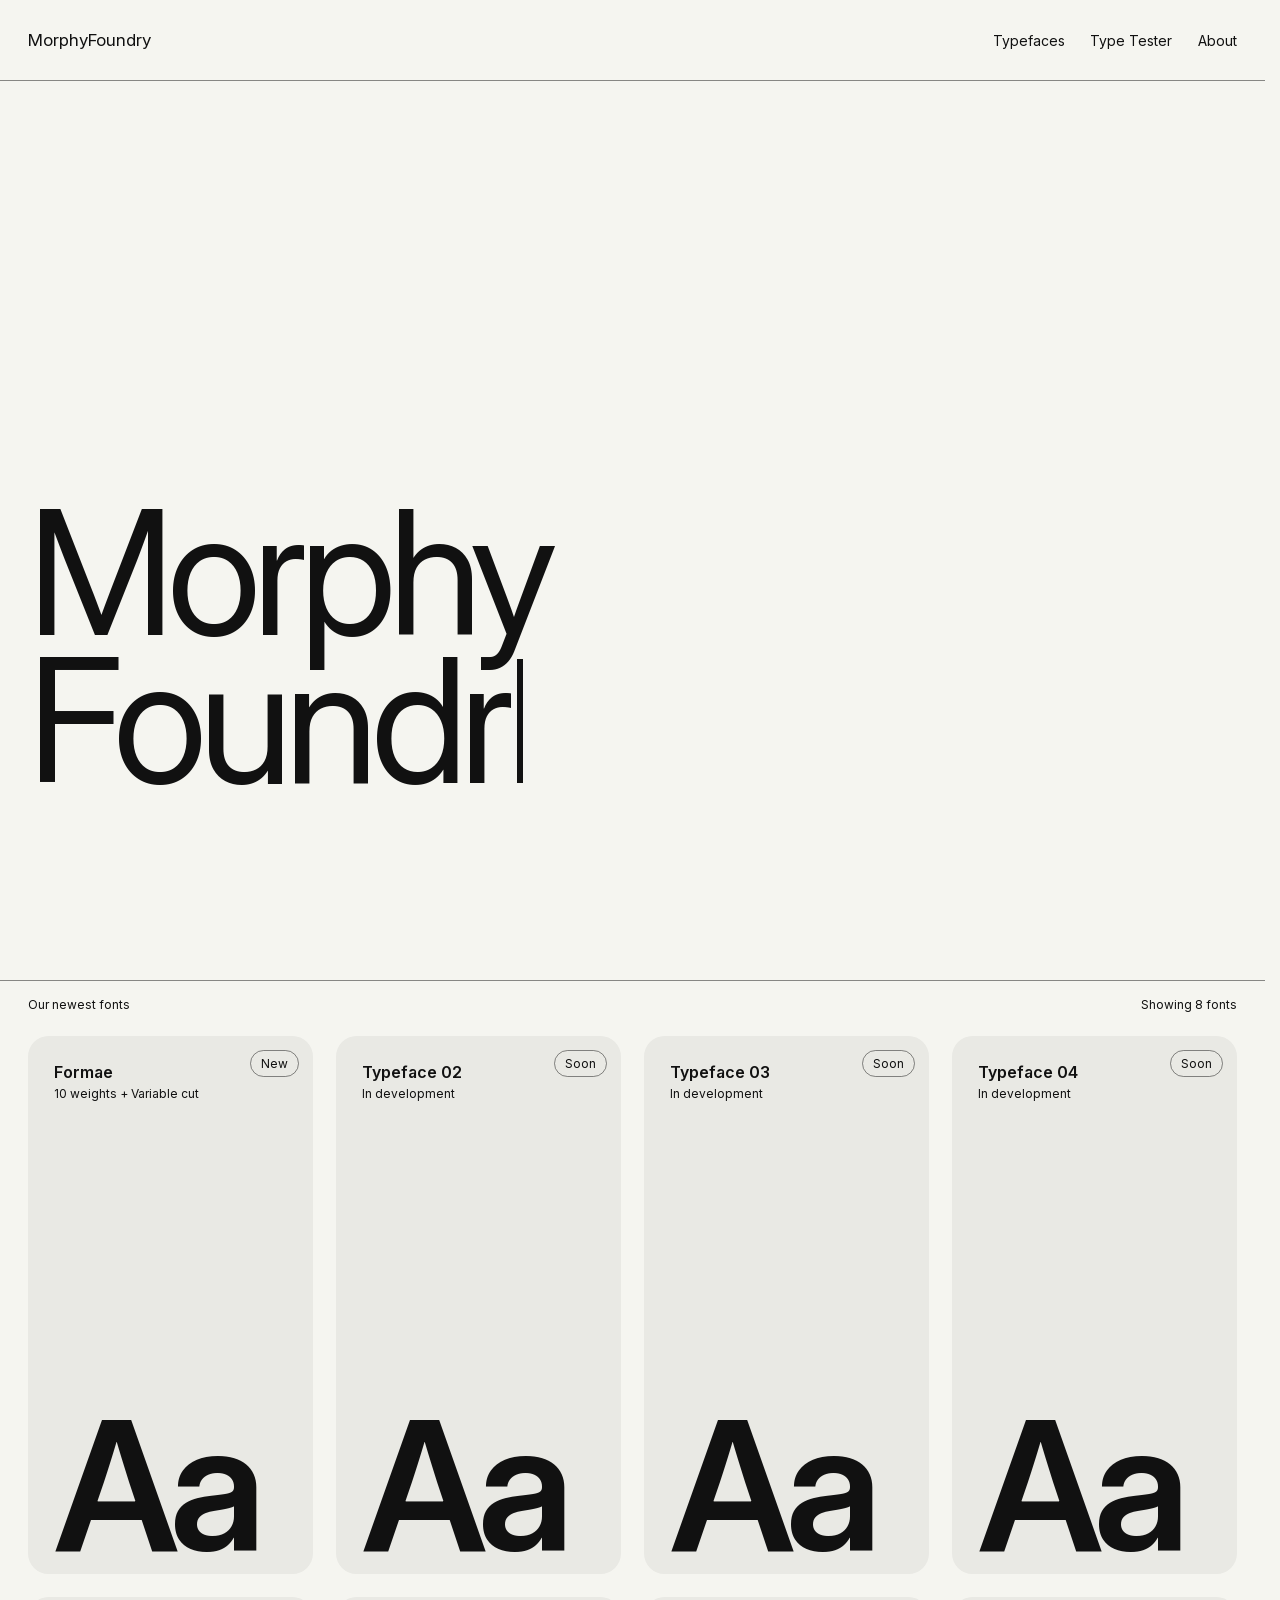
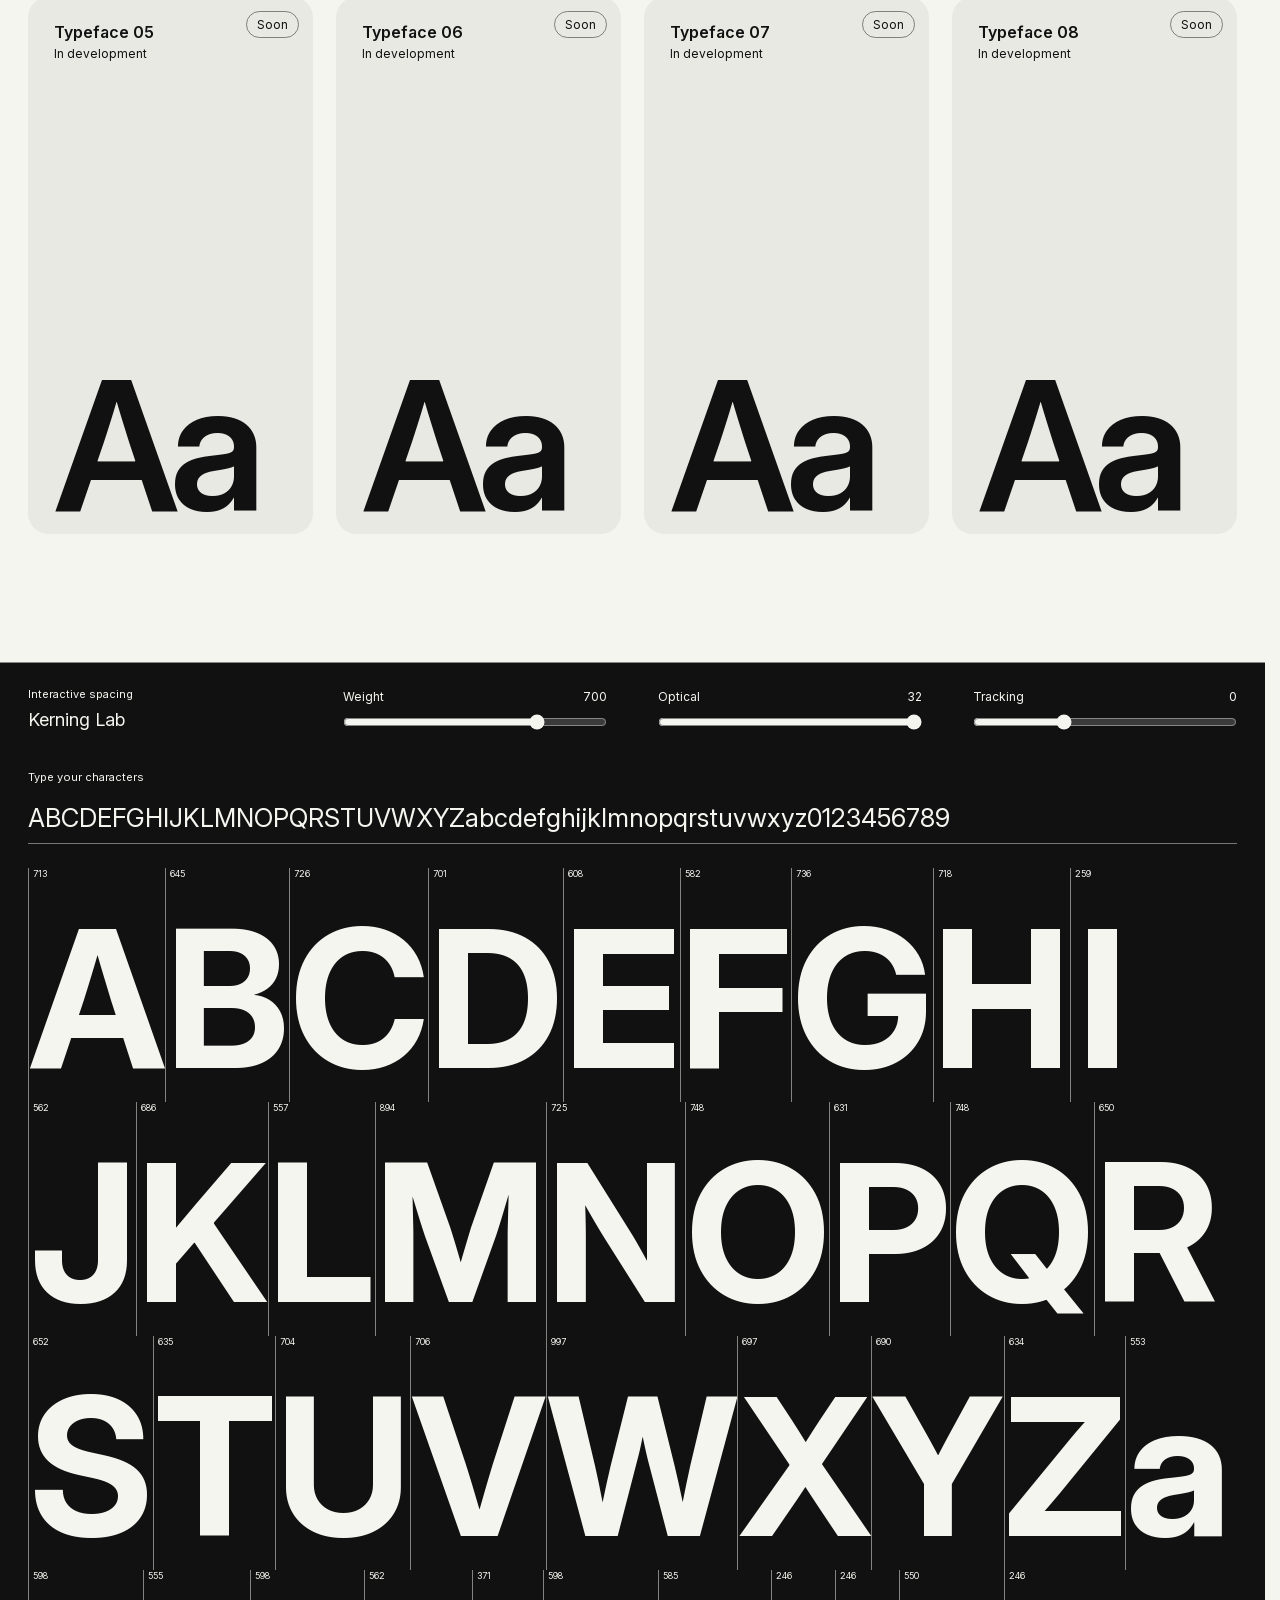
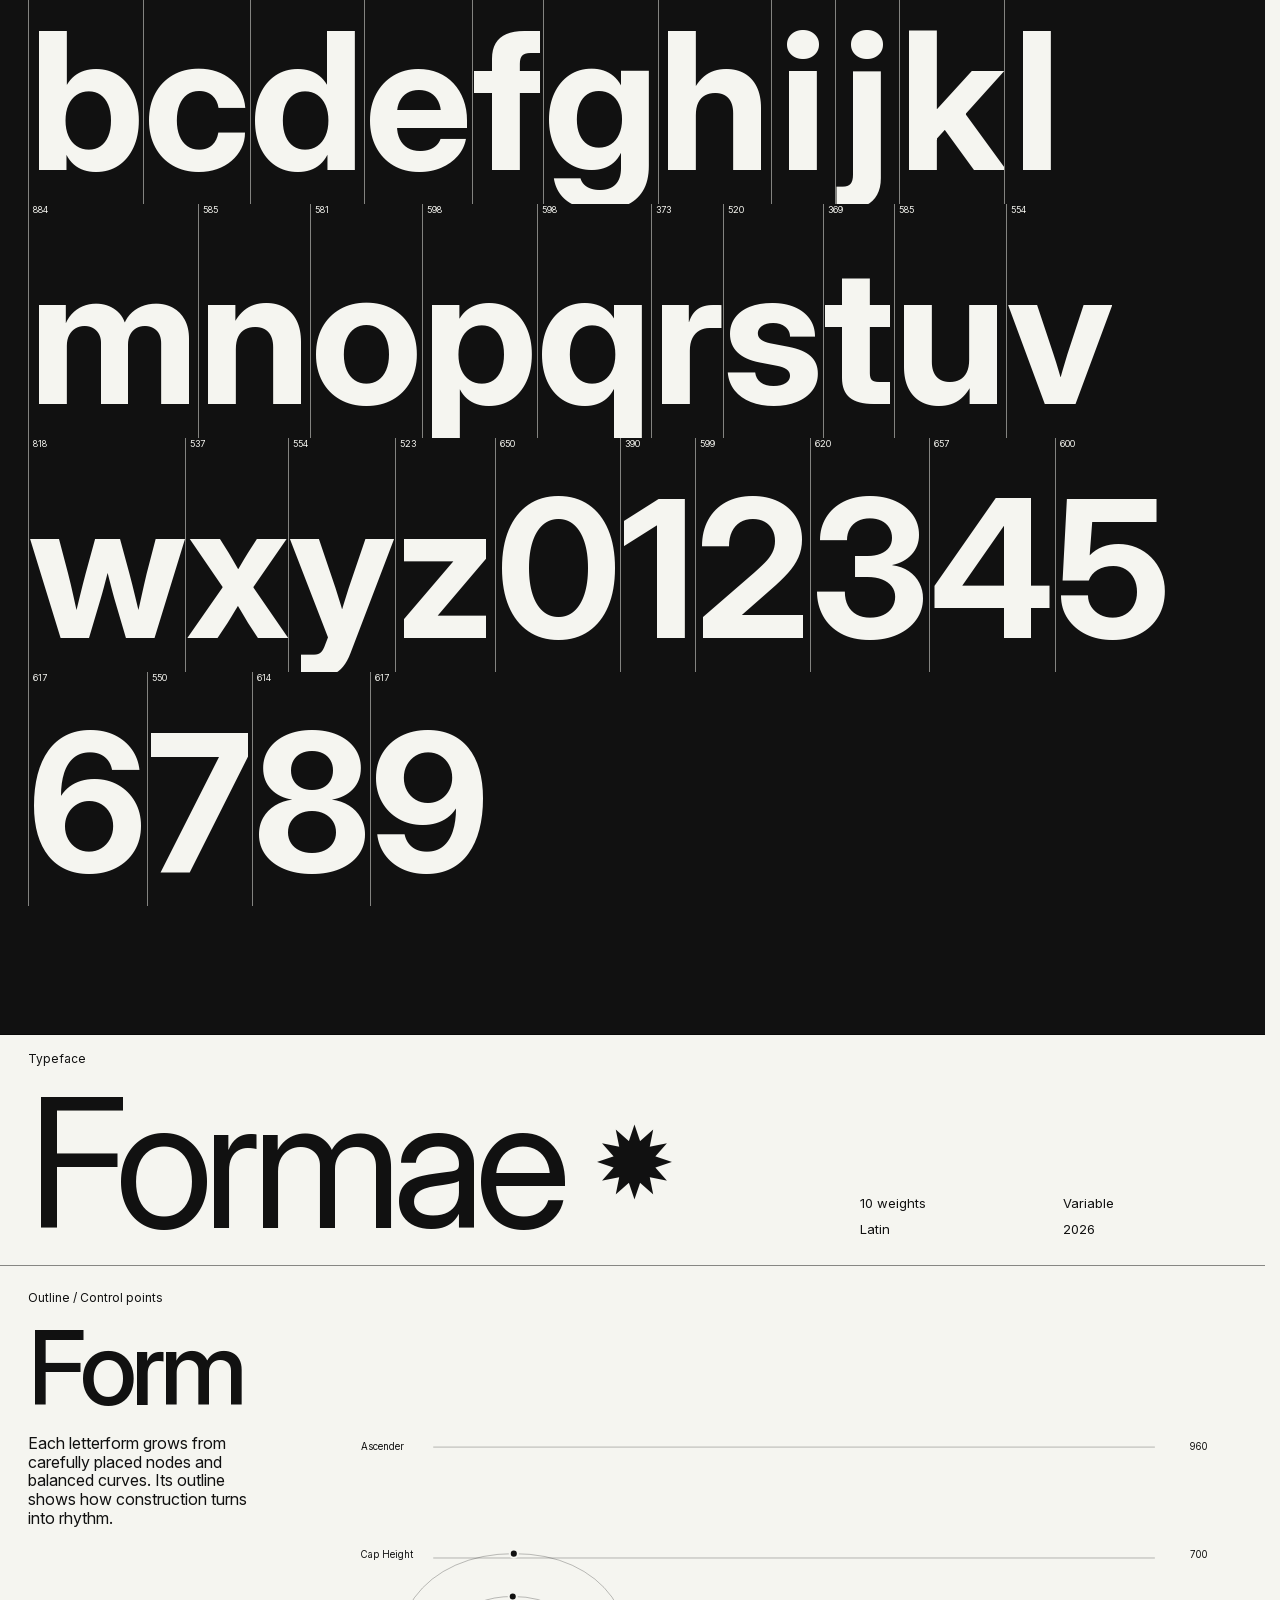
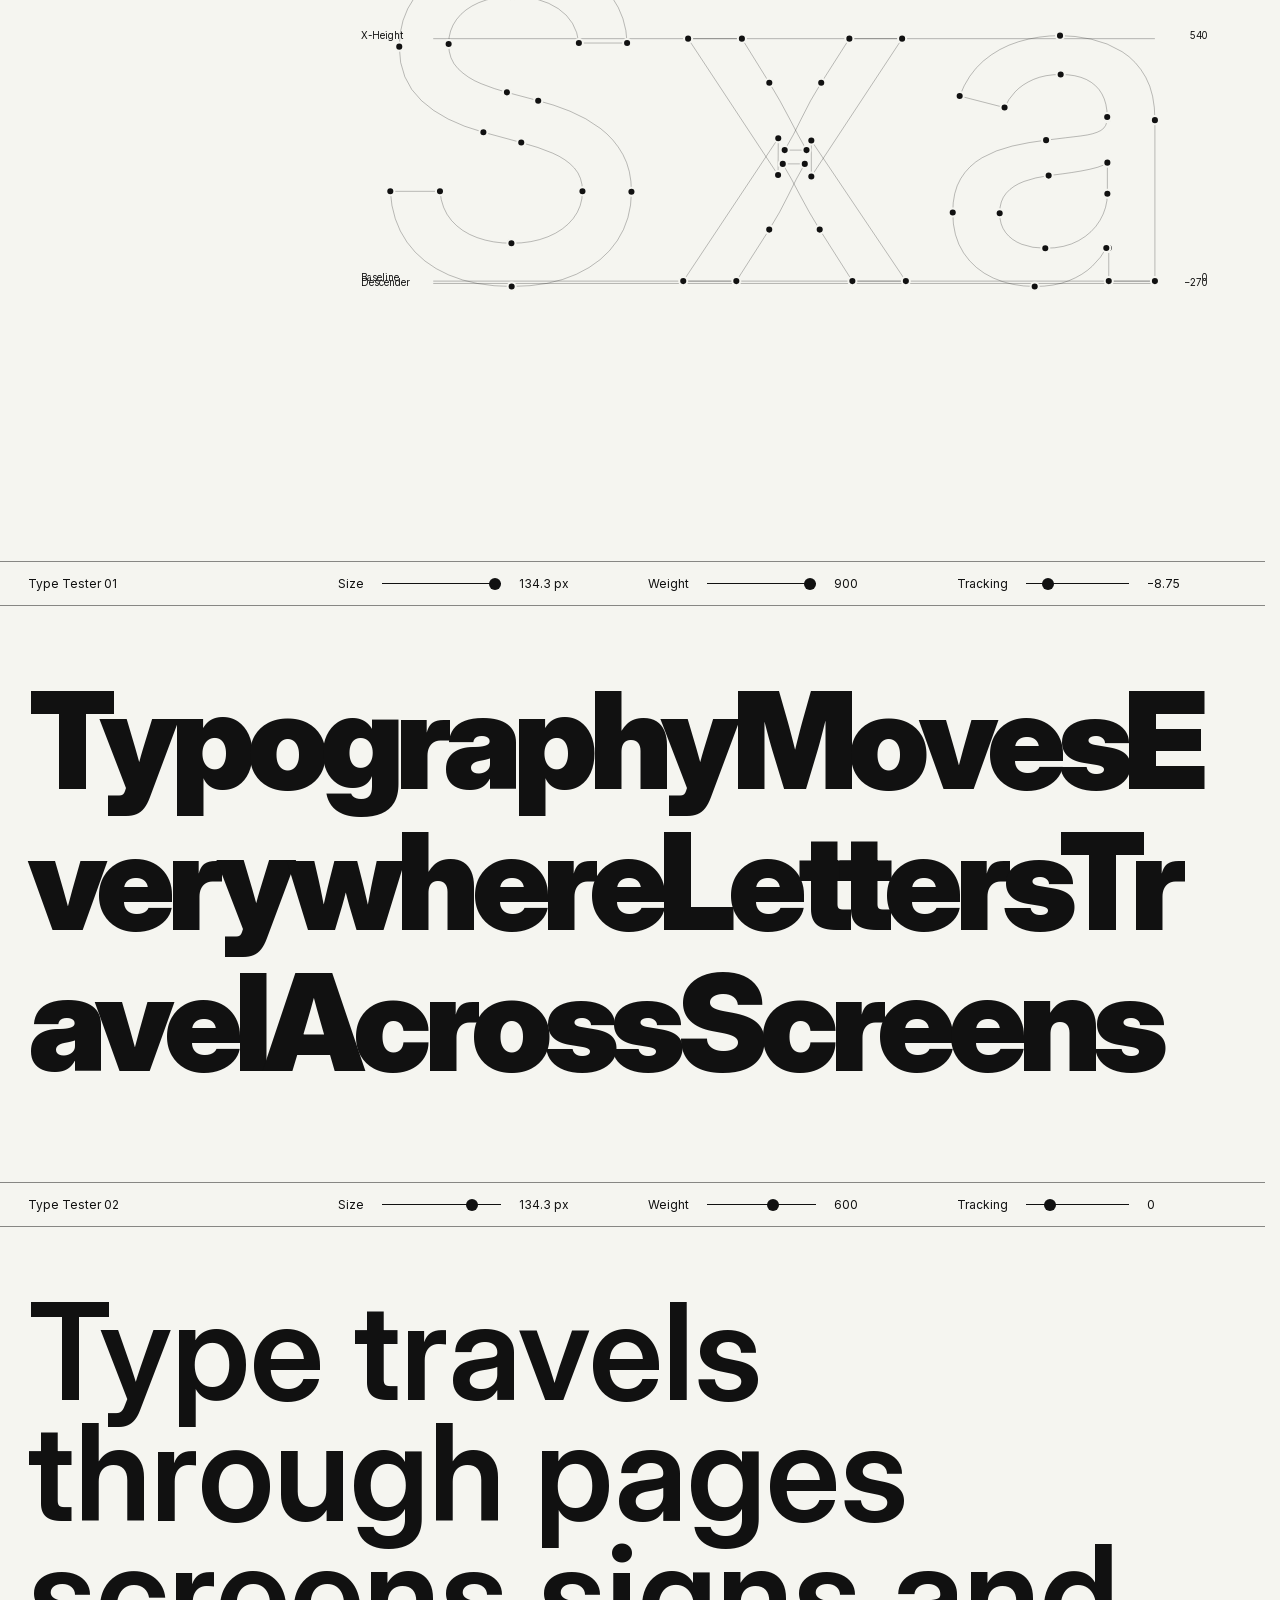
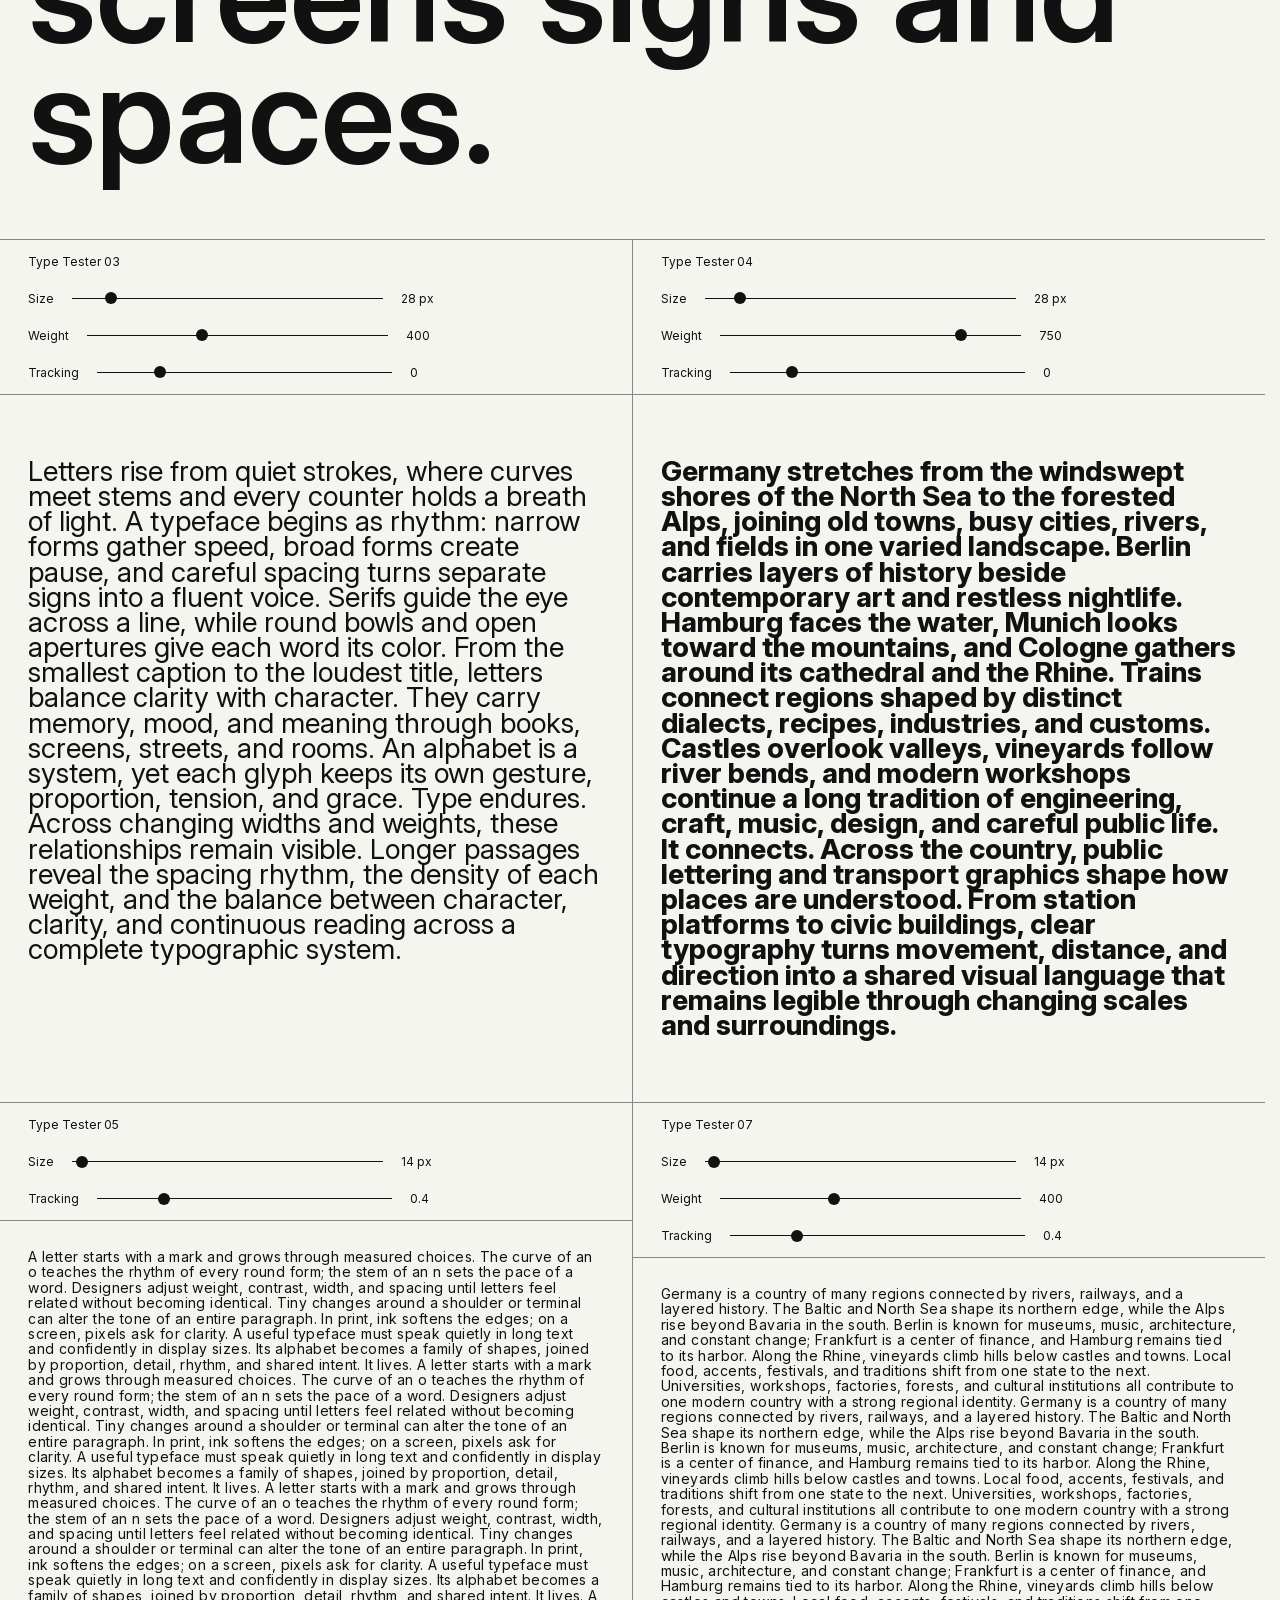
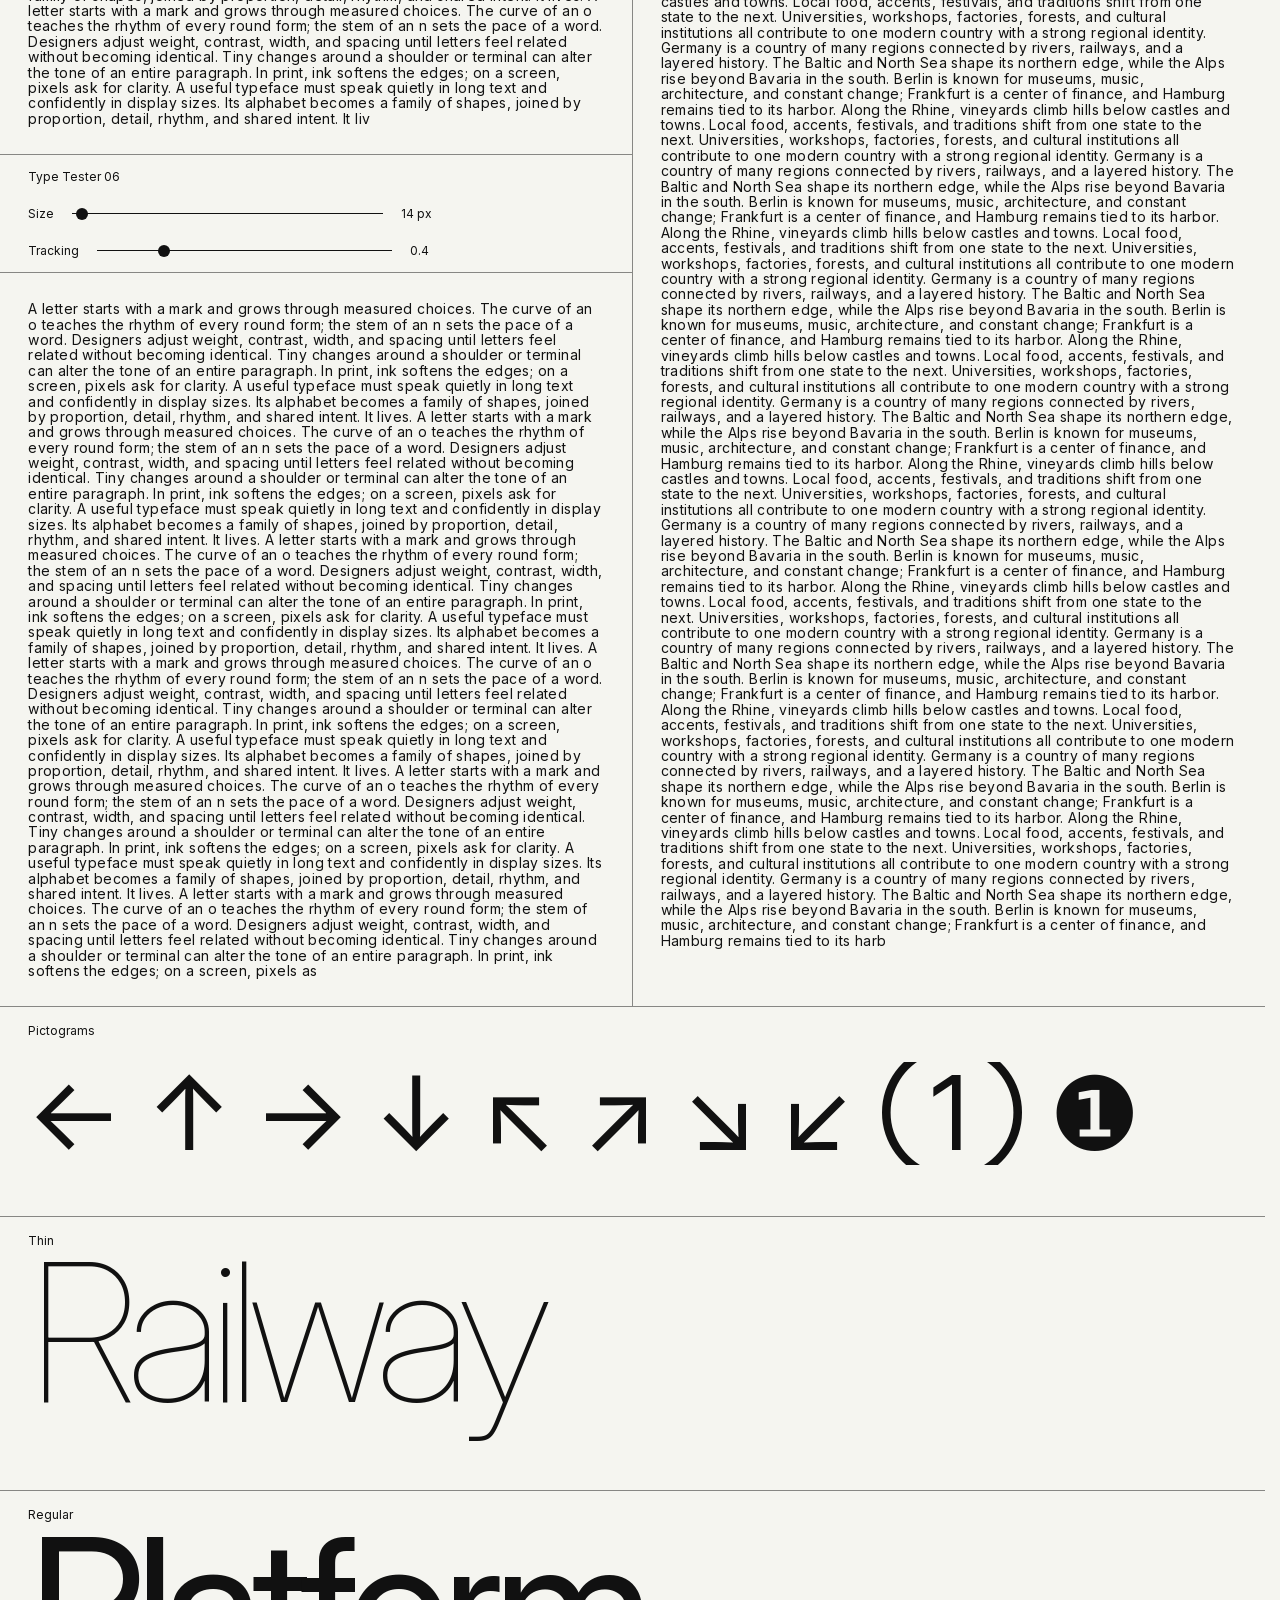
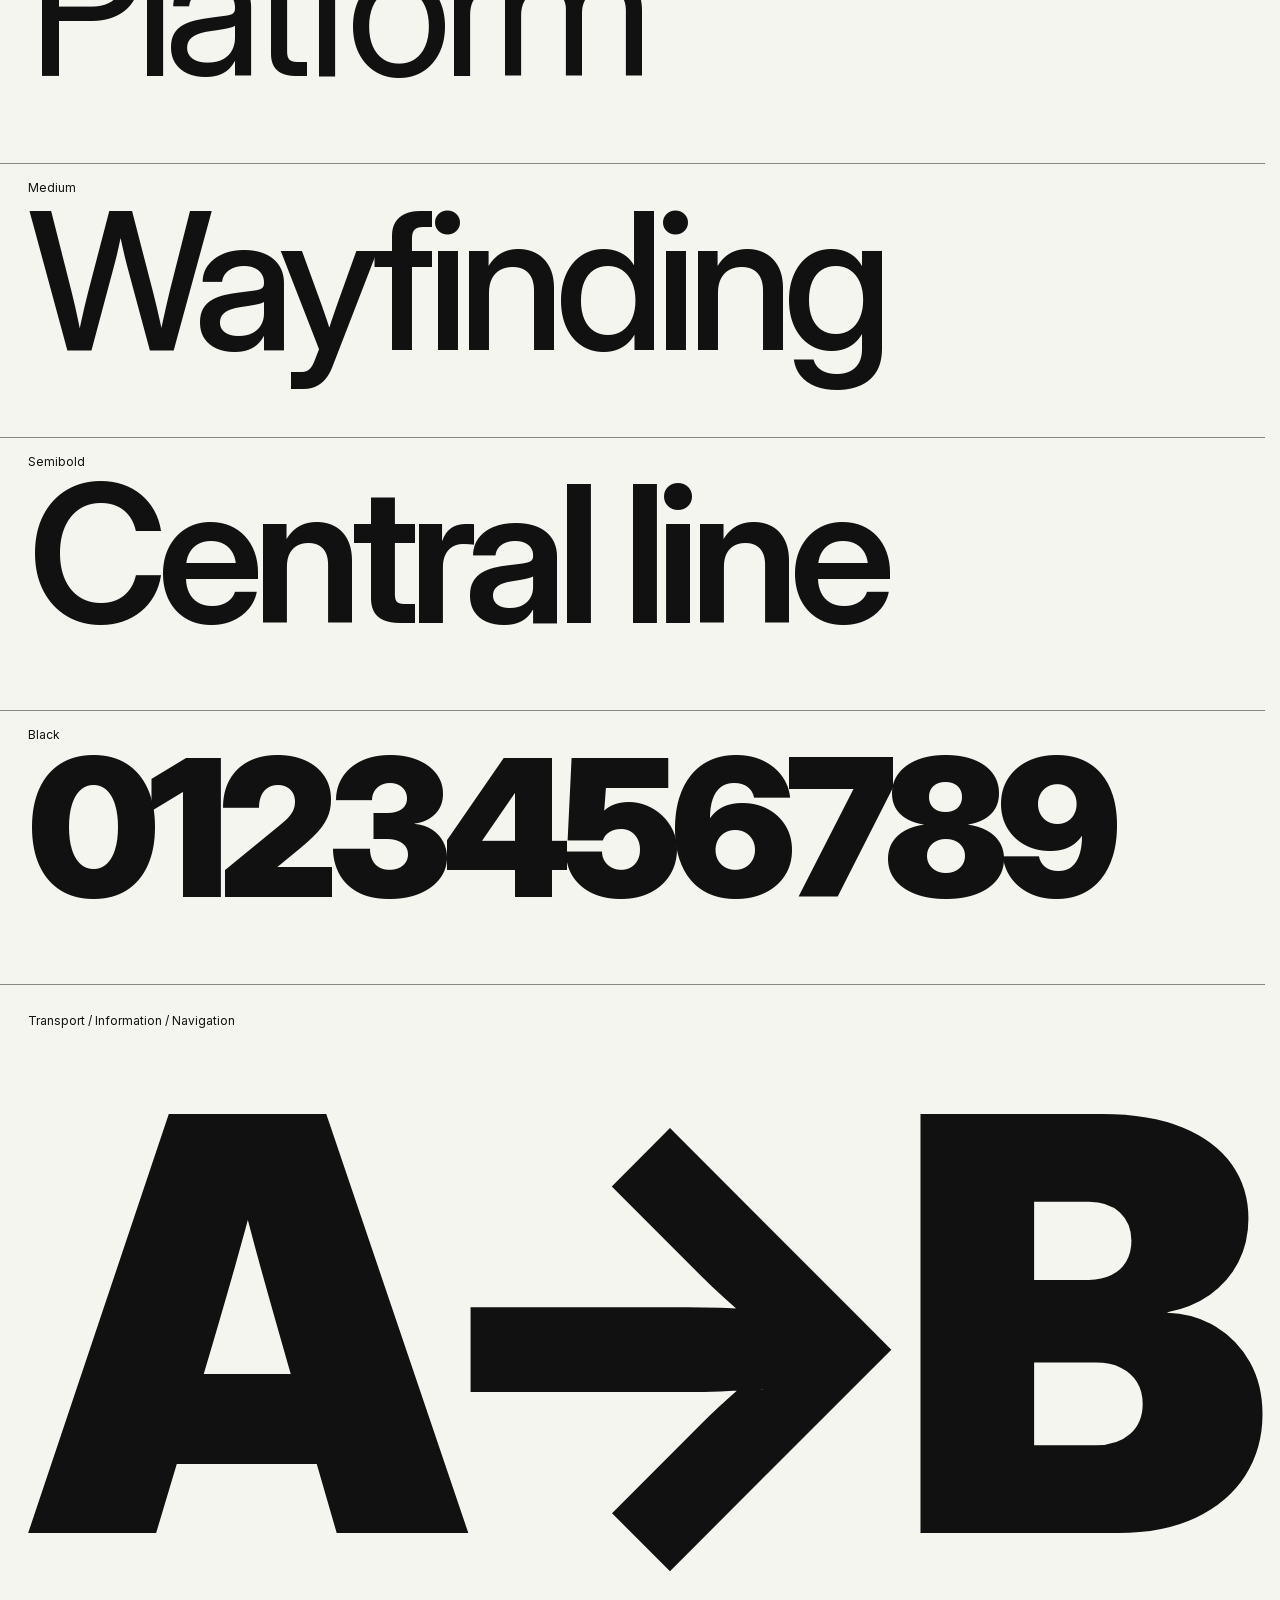
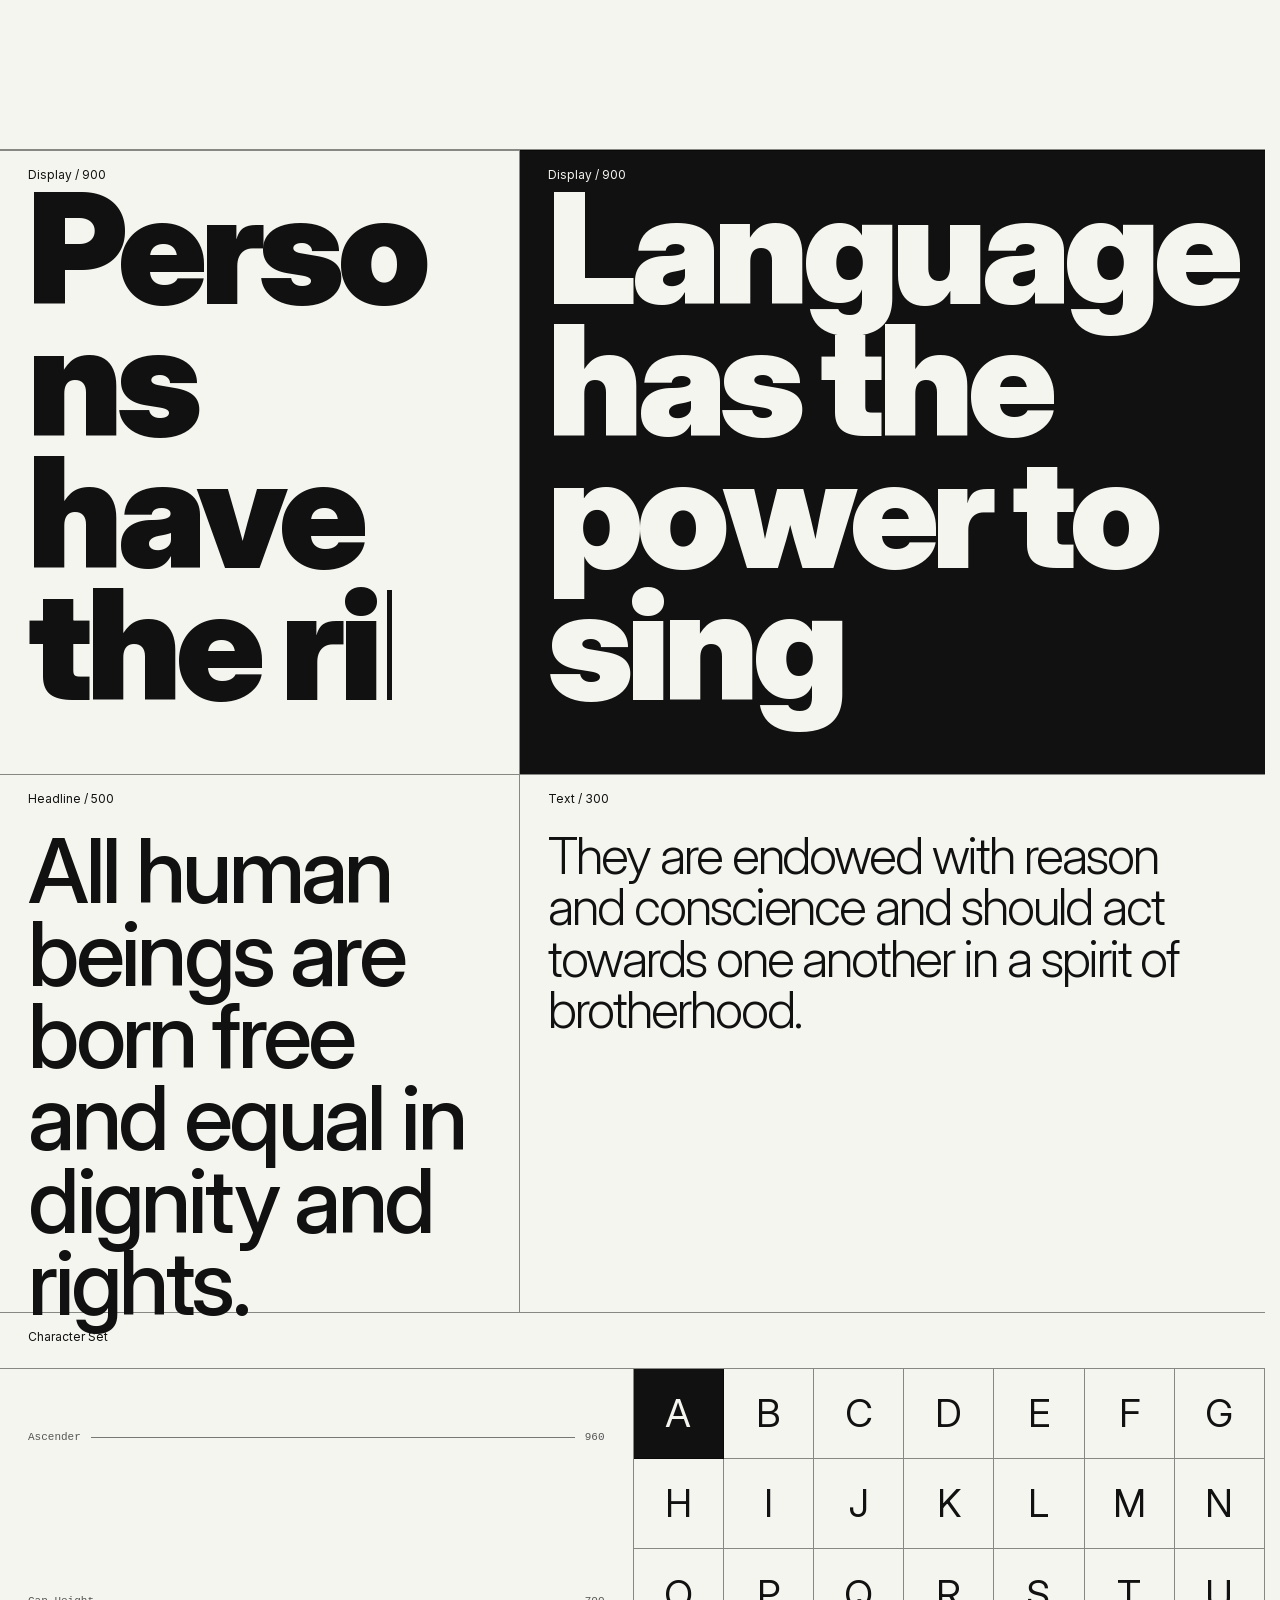
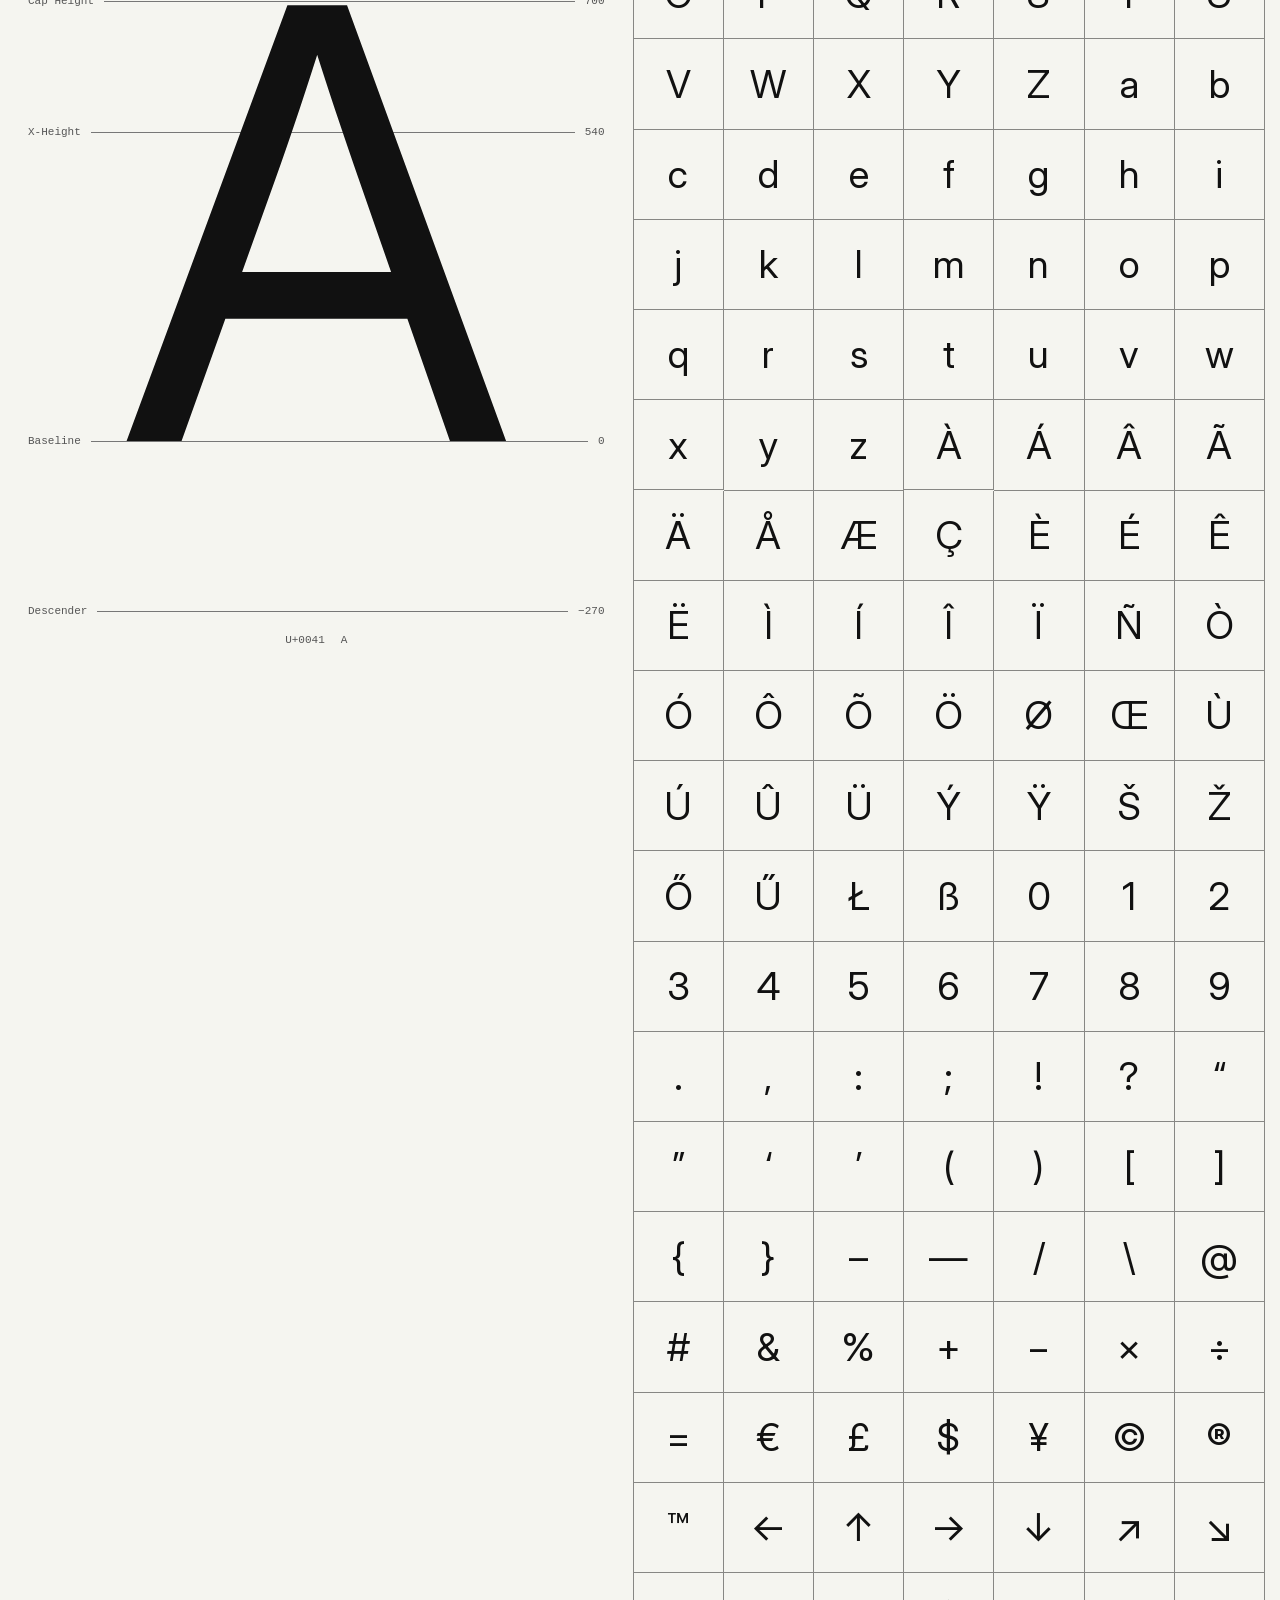
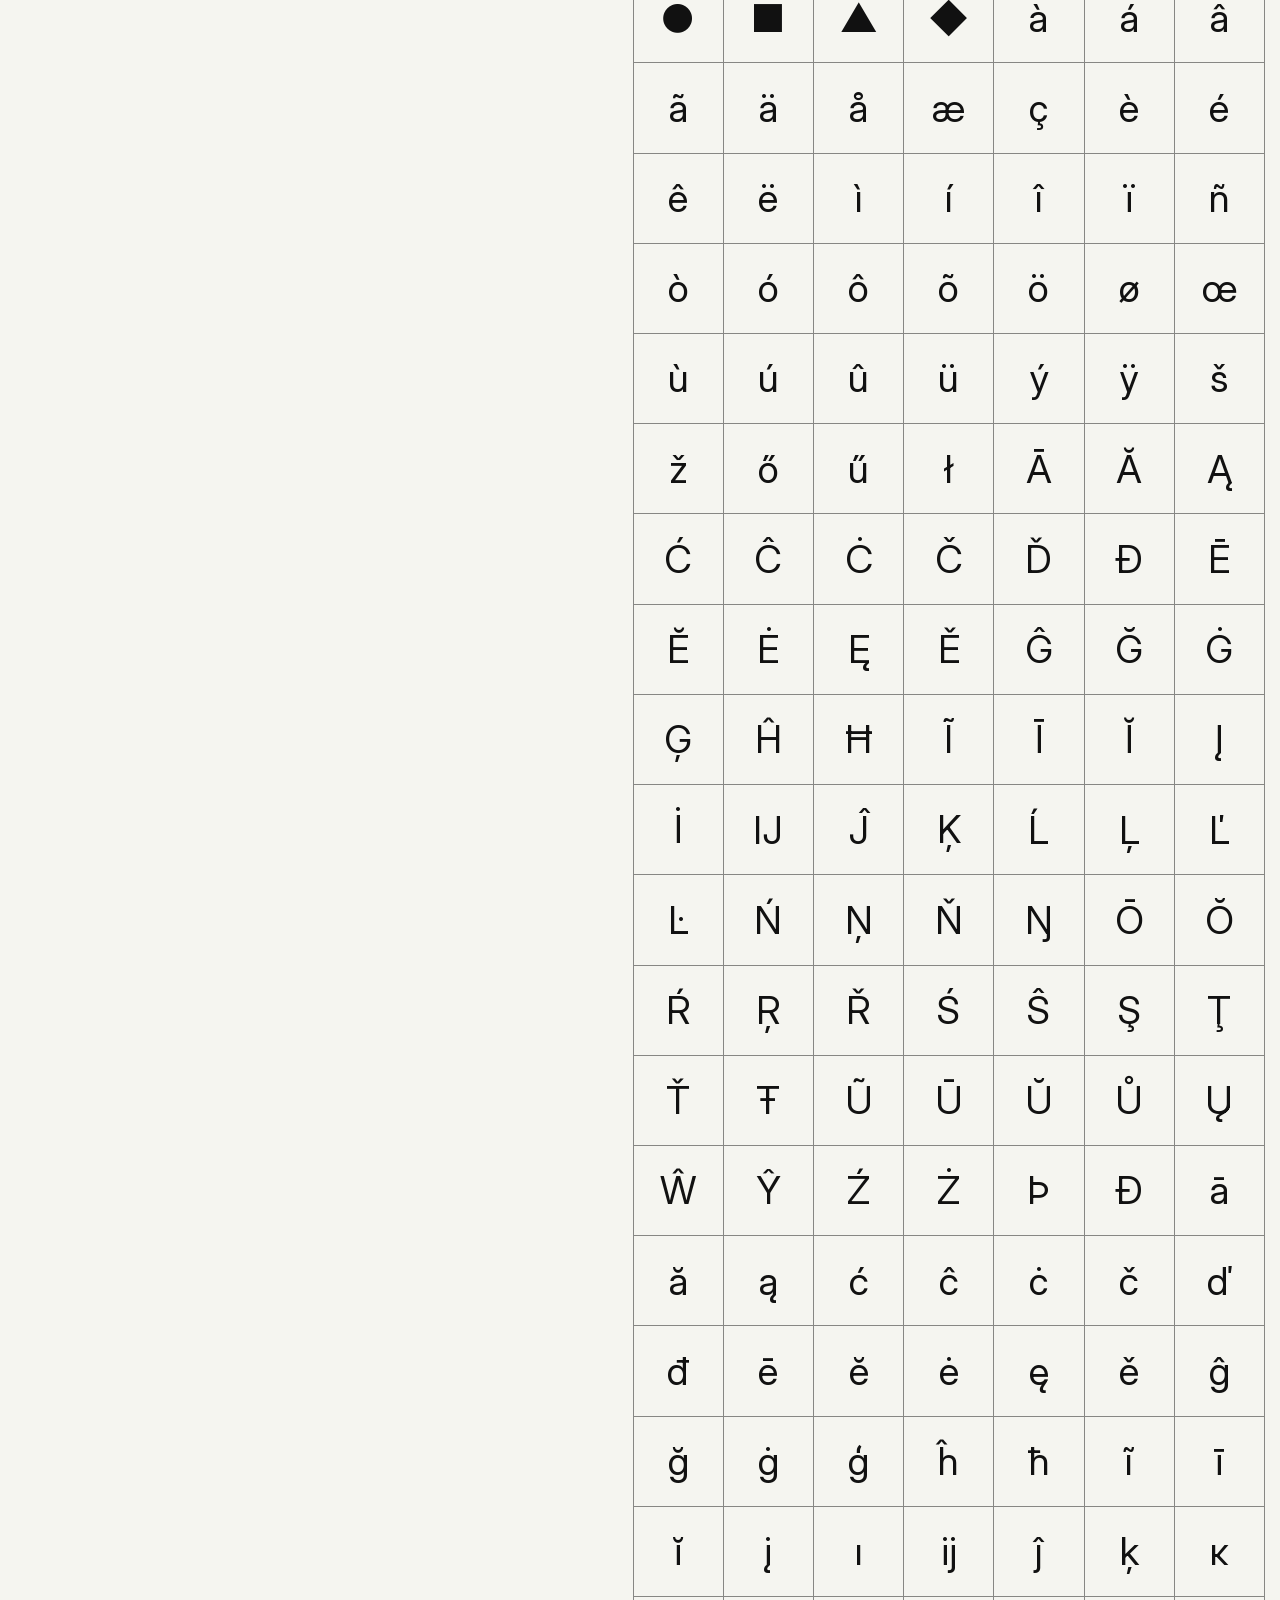
==== commit 14cc3947: "Fill third and fourth tester panels" ====
--- a/index.html
+++ b/index.html
@@ -230,7 +230,7 @@
             <span data-value="tracking">0</span>
           </div>
         </div>
-        <div class="tester tester-small" contenteditable="true" spellcheck="false">Letters rise from quiet strokes, where curves meet stems and every counter holds a breath of light. A typeface begins as rhythm: narrow forms gather speed, broad forms create pause, and careful spacing turns separate signs into a fluent voice. Serifs guide the eye across a line, while round bowls and open apertures give each word its color. From the smallest caption to the loudest title, letters balance clarity with character. They carry memory, mood, and meaning through books, screens, streets, and rooms. An alphabet is a system, yet each glyph keeps its own gesture, proportion, tension, and grace. Type endures.</div>
+        <div class="tester tester-small" contenteditable="true" spellcheck="false">Letters rise from quiet strokes, where curves meet stems and every counter holds a breath of light. A typeface begins as rhythm: narrow forms gather speed, broad forms create pause, and careful spacing turns separate signs into a fluent voice. Serifs guide the eye across a line, while round bowls and open apertures give each word its color. From the smallest caption to the loudest title, letters balance clarity with character. They carry memory, mood, and meaning through books, screens, streets, and rooms. An alphabet is a system, yet each glyph keeps its own gesture, proportion, tension, and grace. Type endures. Across changing widths and weights, these relationships remain visible. Longer passages reveal the spacing rhythm, the density of each weight, and the balance between character, clarity, and continuous reading across a complete typographic system.</div>
       </div>
 
       <div class="tester-unit">
@@ -252,7 +252,7 @@
             <span data-value="tracking">0</span>
           </div>
         </div>
-        <div class="tester tester-small" contenteditable="true" spellcheck="false">Germany stretches from the windswept shores of the North Sea to the forested Alps, joining old towns, busy cities, rivers, and fields in one varied landscape. Berlin carries layers of history beside contemporary art and restless nightlife. Hamburg faces the water, Munich looks toward the mountains, and Cologne gathers around its cathedral and the Rhine. Trains connect regions shaped by distinct dialects, recipes, industries, and customs. Castles overlook valleys, vineyards follow river bends, and modern workshops continue a long tradition of engineering, craft, music, design, and careful public life. It connects.</div>
+        <div class="tester tester-small" contenteditable="true" spellcheck="false">Germany stretches from the windswept shores of the North Sea to the forested Alps, joining old towns, busy cities, rivers, and fields in one varied landscape. Berlin carries layers of history beside contemporary art and restless nightlife. Hamburg faces the water, Munich looks toward the mountains, and Cologne gathers around its cathedral and the Rhine. Trains connect regions shaped by distinct dialects, recipes, industries, and customs. Castles overlook valleys, vineyards follow river bends, and modern workshops continue a long tradition of engineering, craft, music, design, and careful public life. It connects. Across the country, public lettering and transport graphics shape how places are understood. From station platforms to civic buildings, clear typography turns movement, distance, and direction into a shared visual language that remains legible through changing scales and surroundings.</div>
       </div>
 
       <div class="tester-unit">
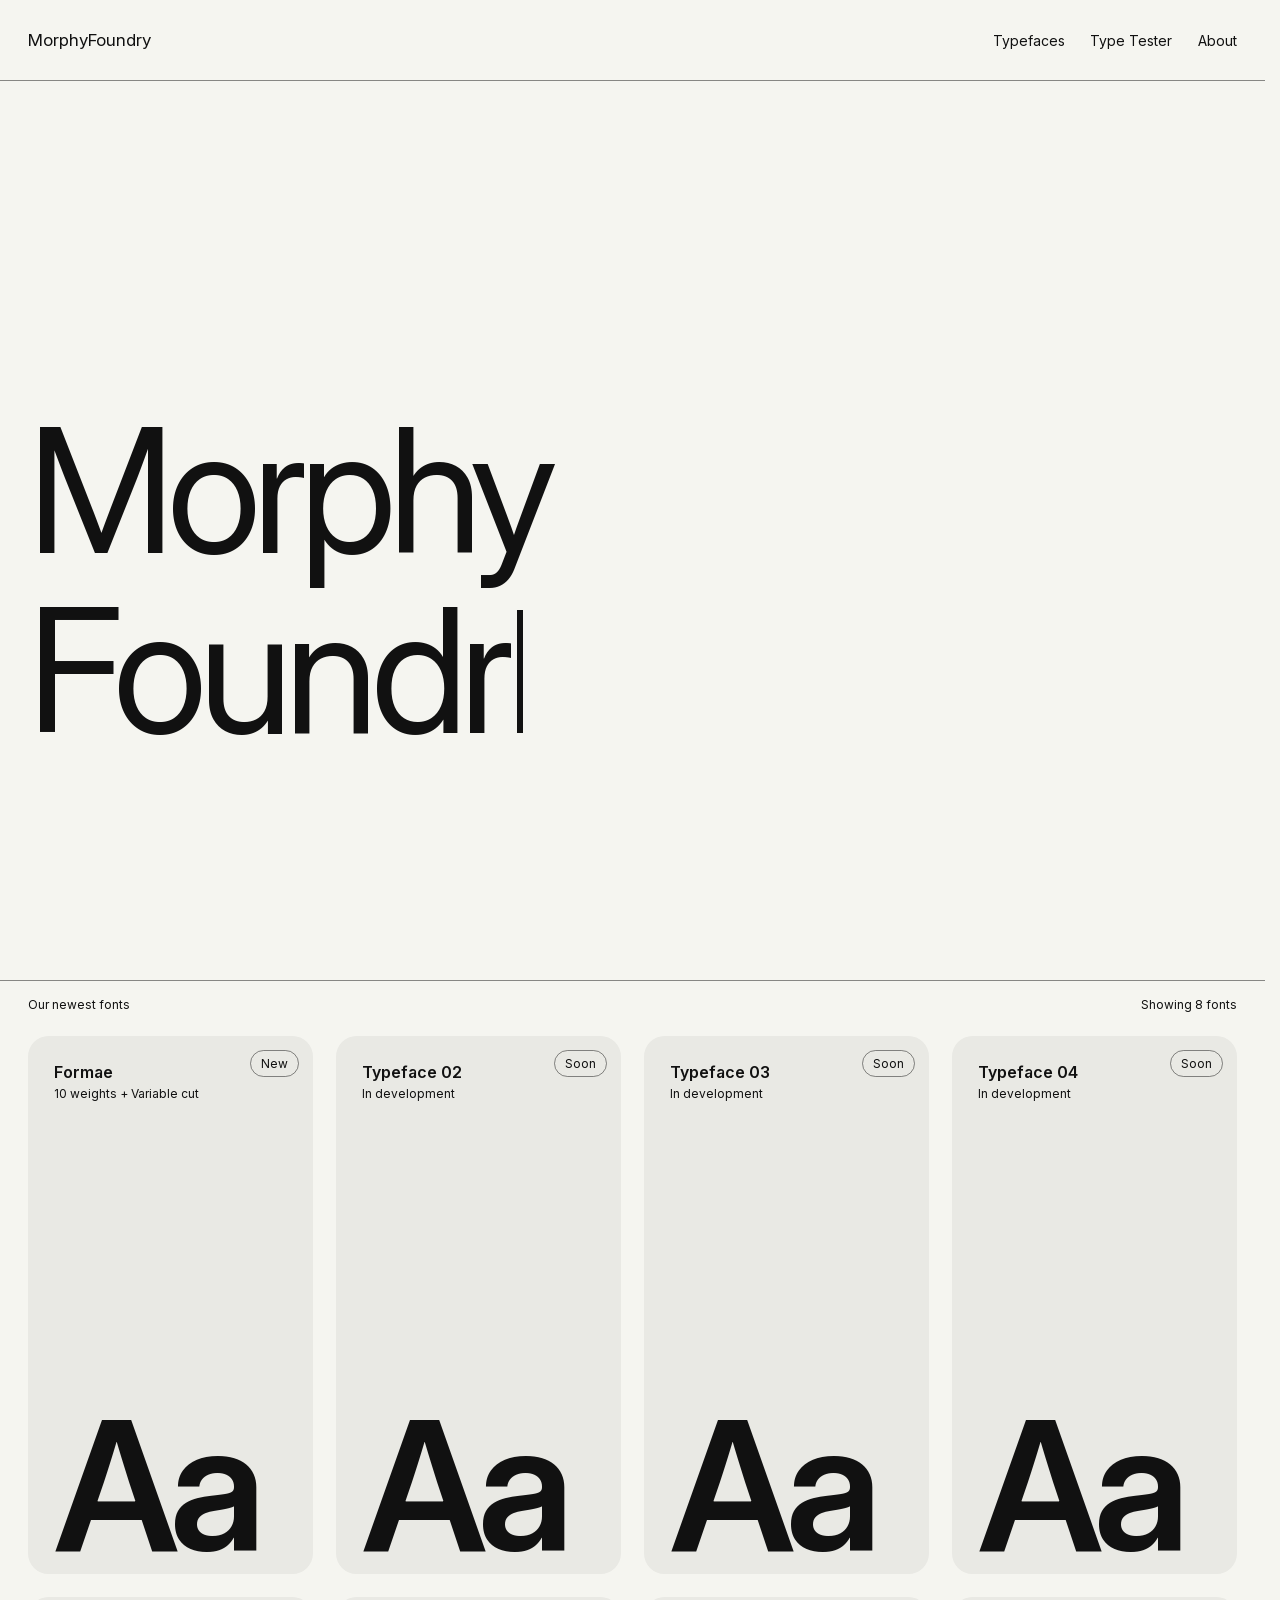
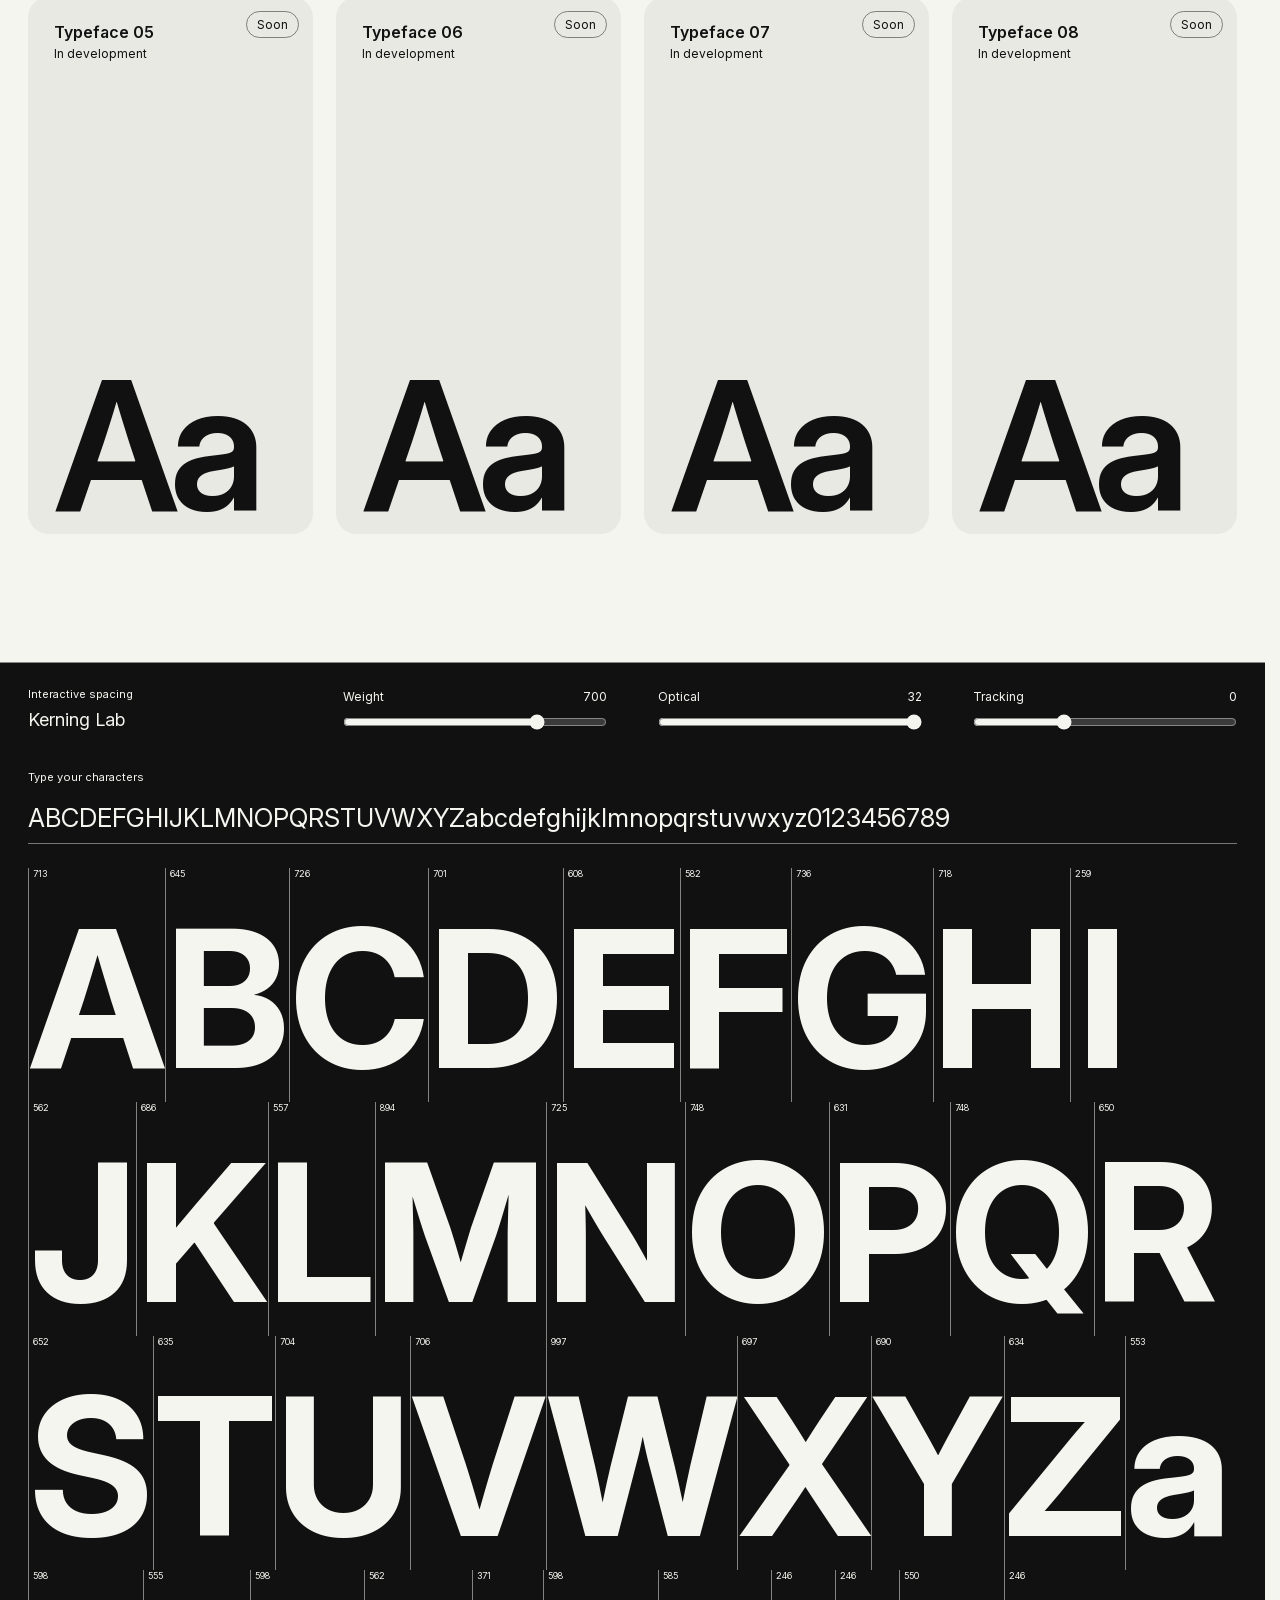
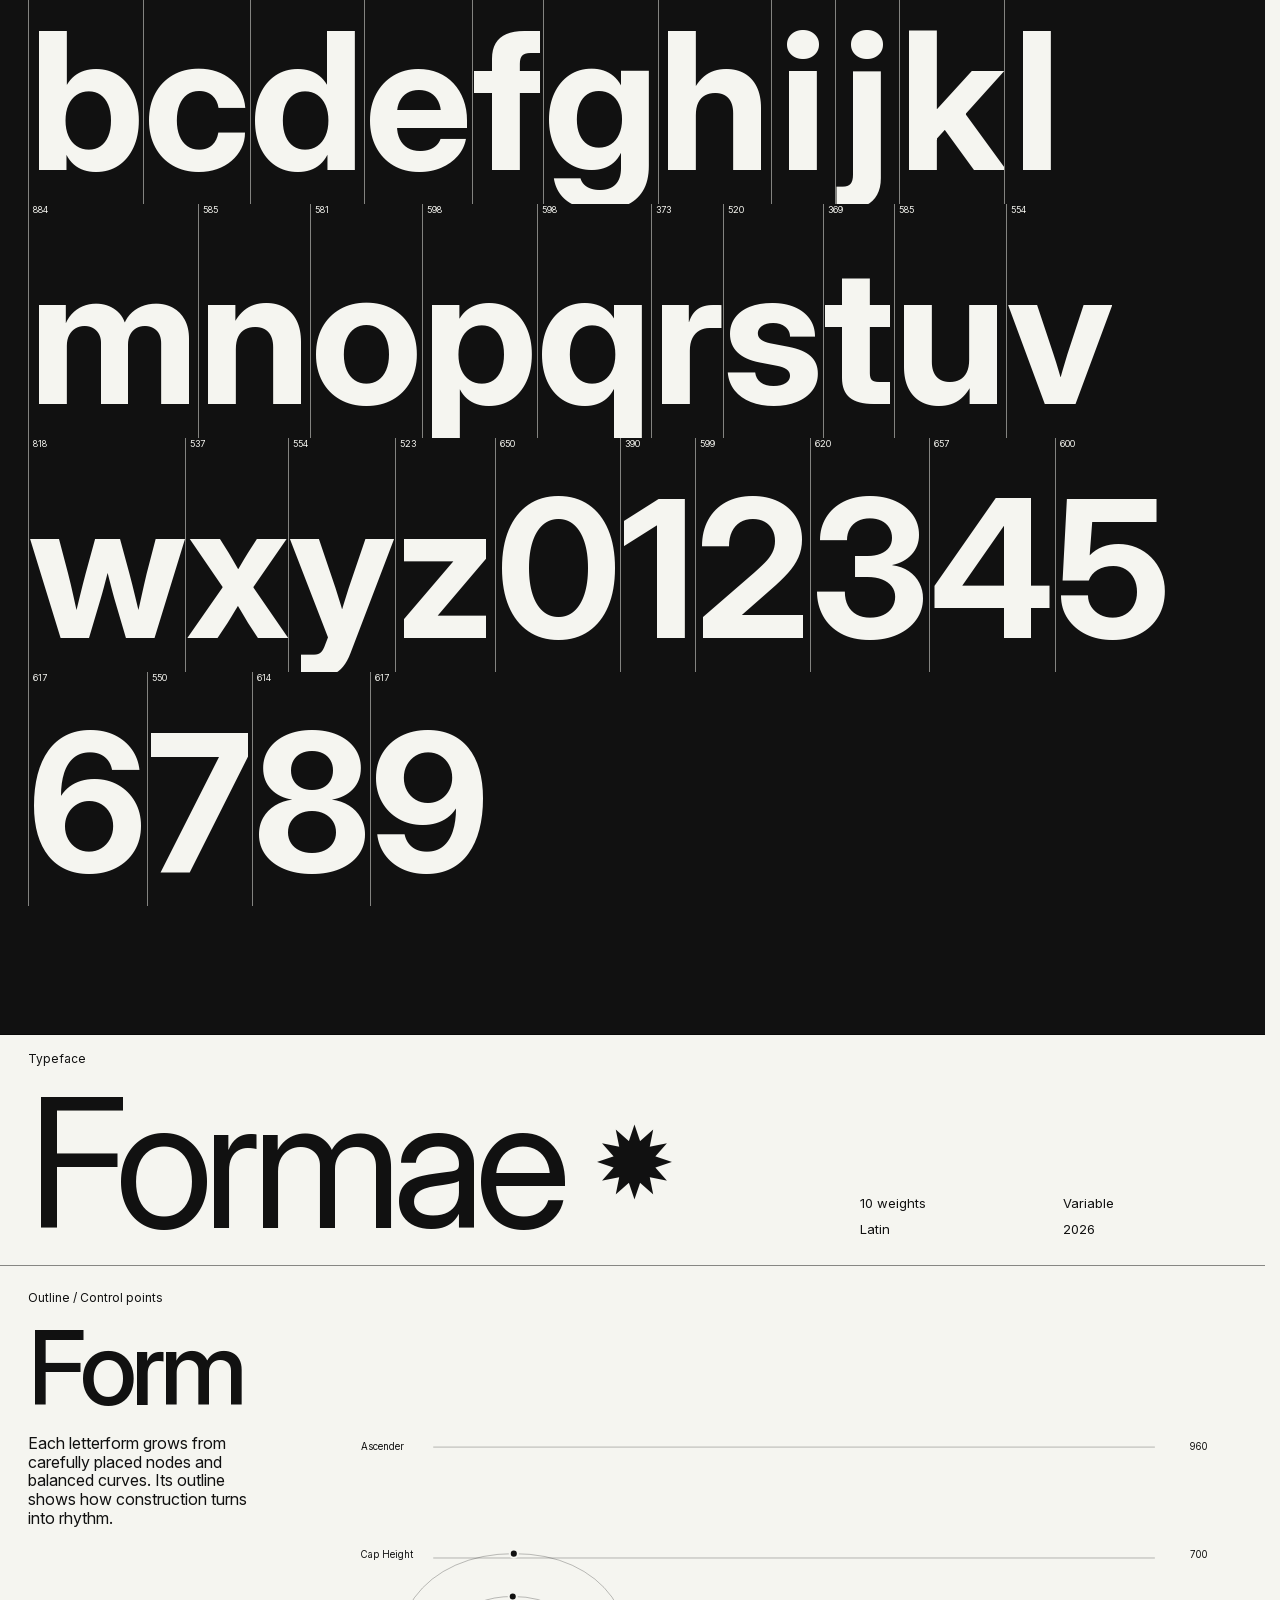
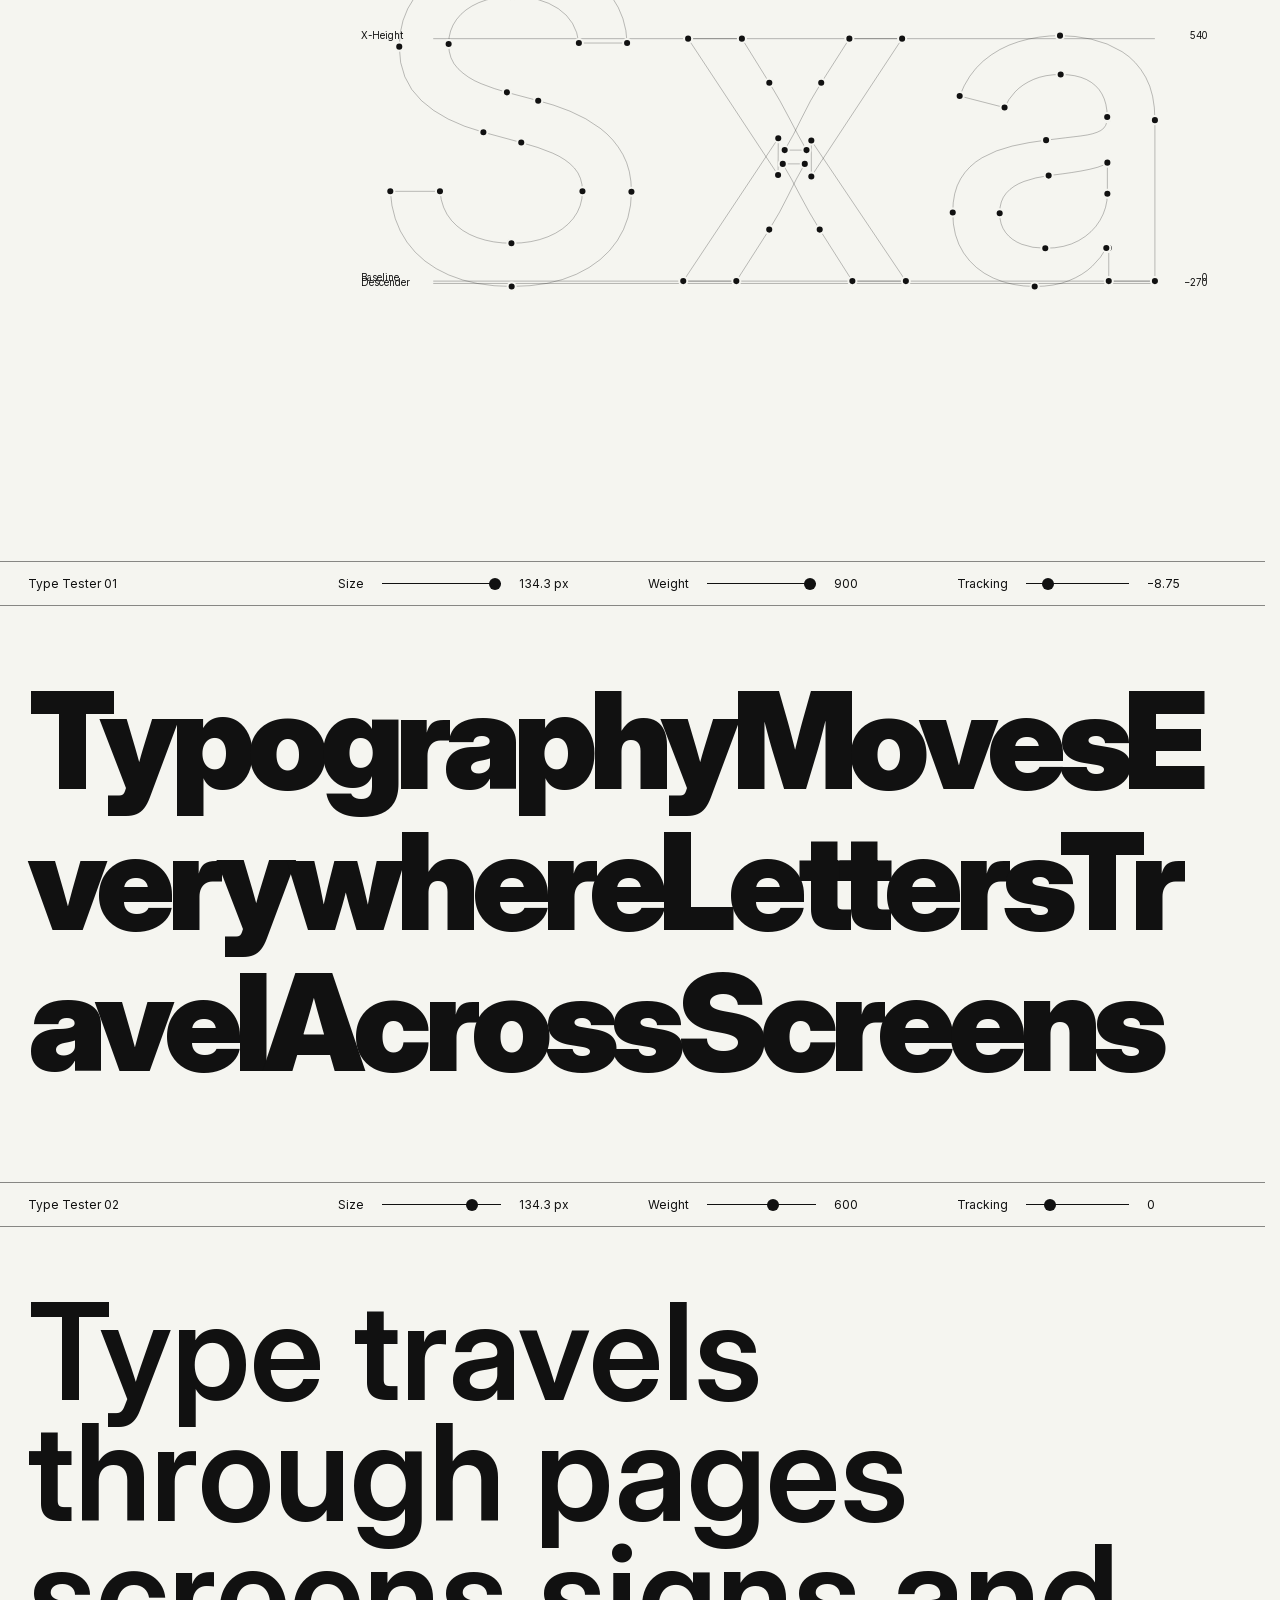
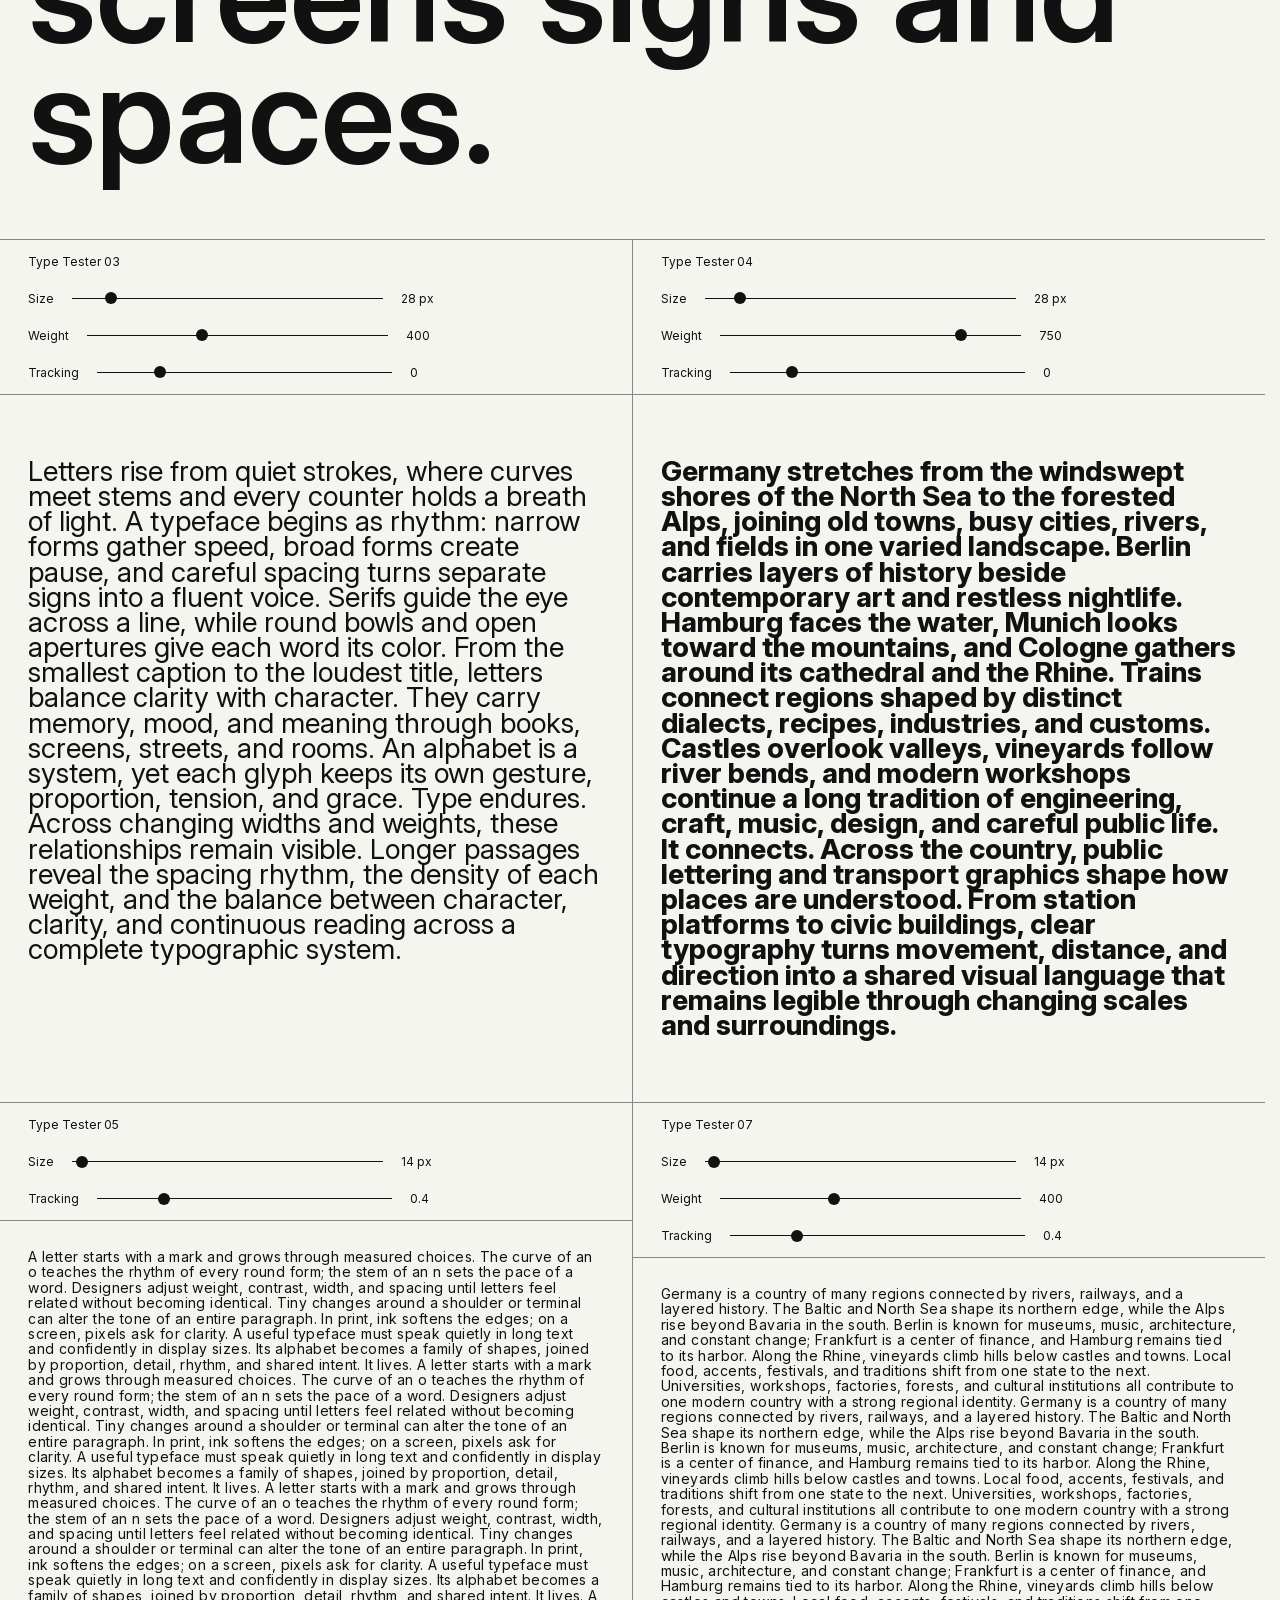
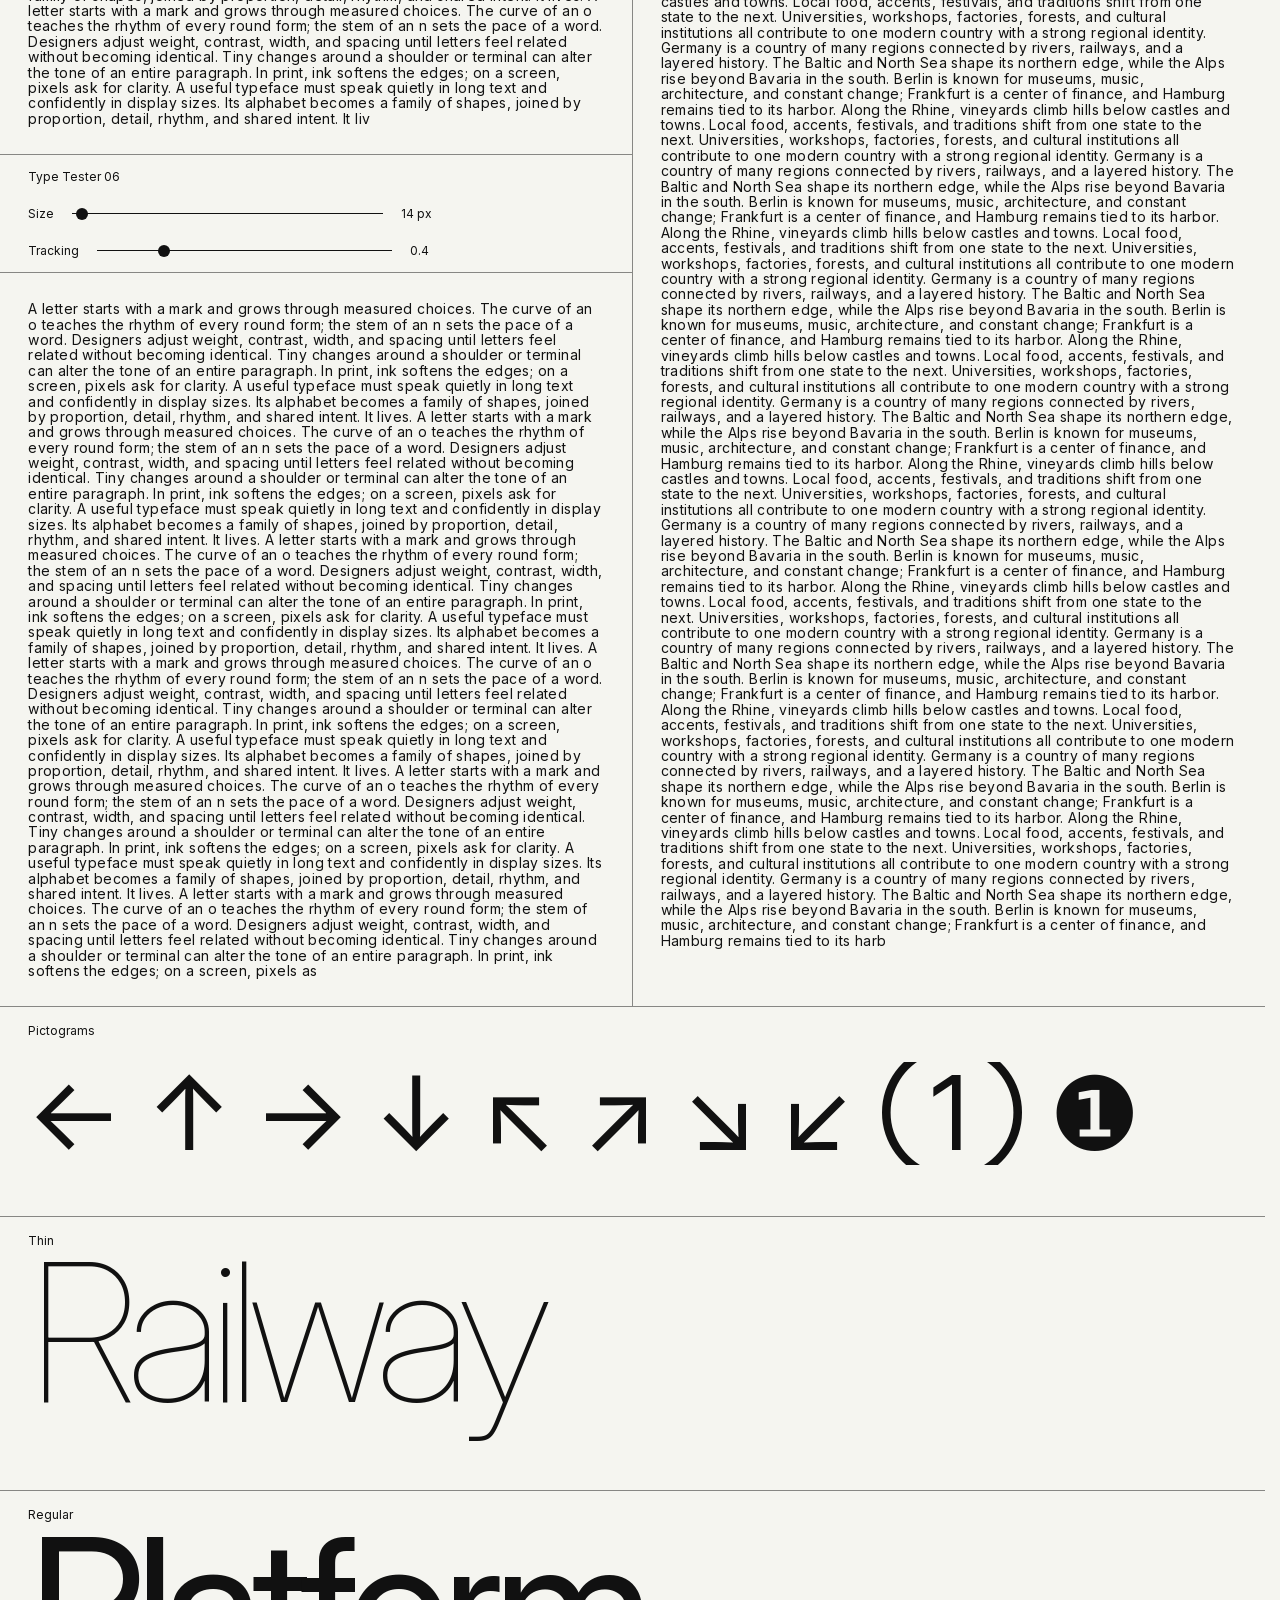
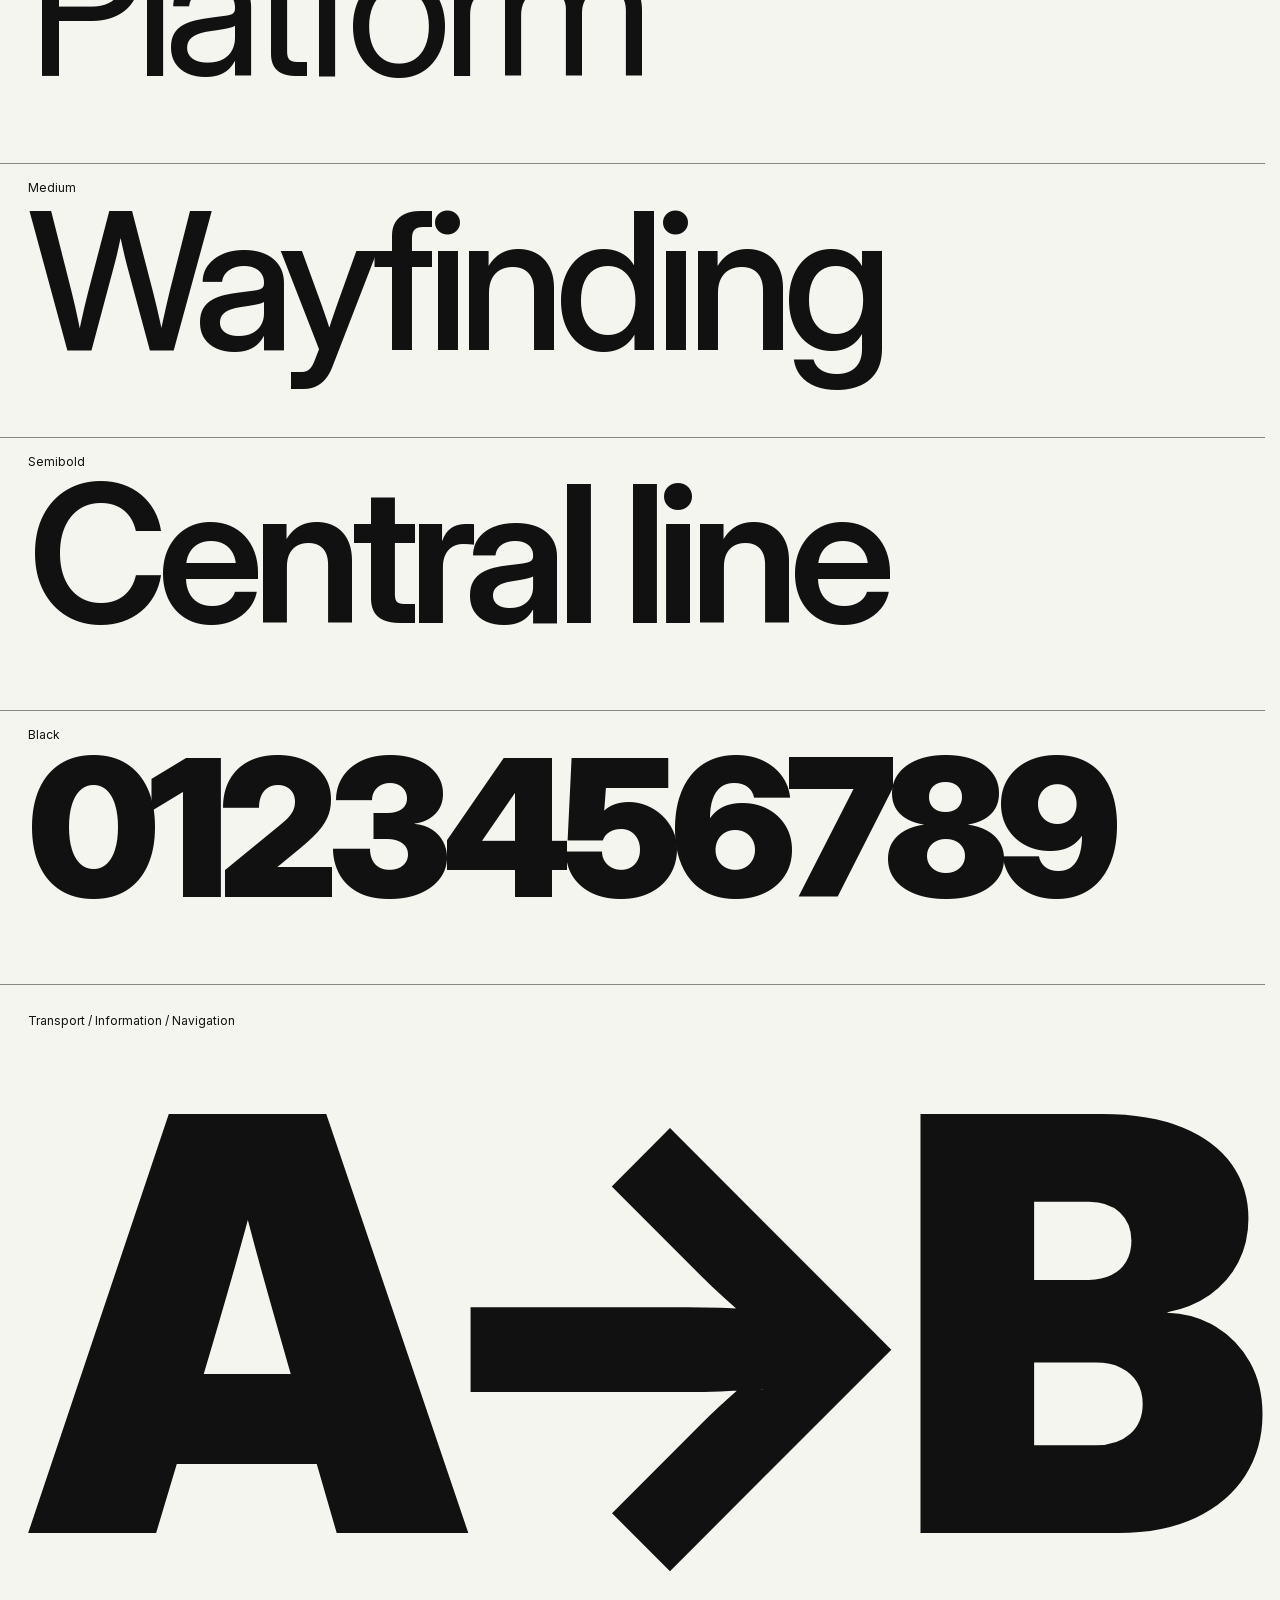
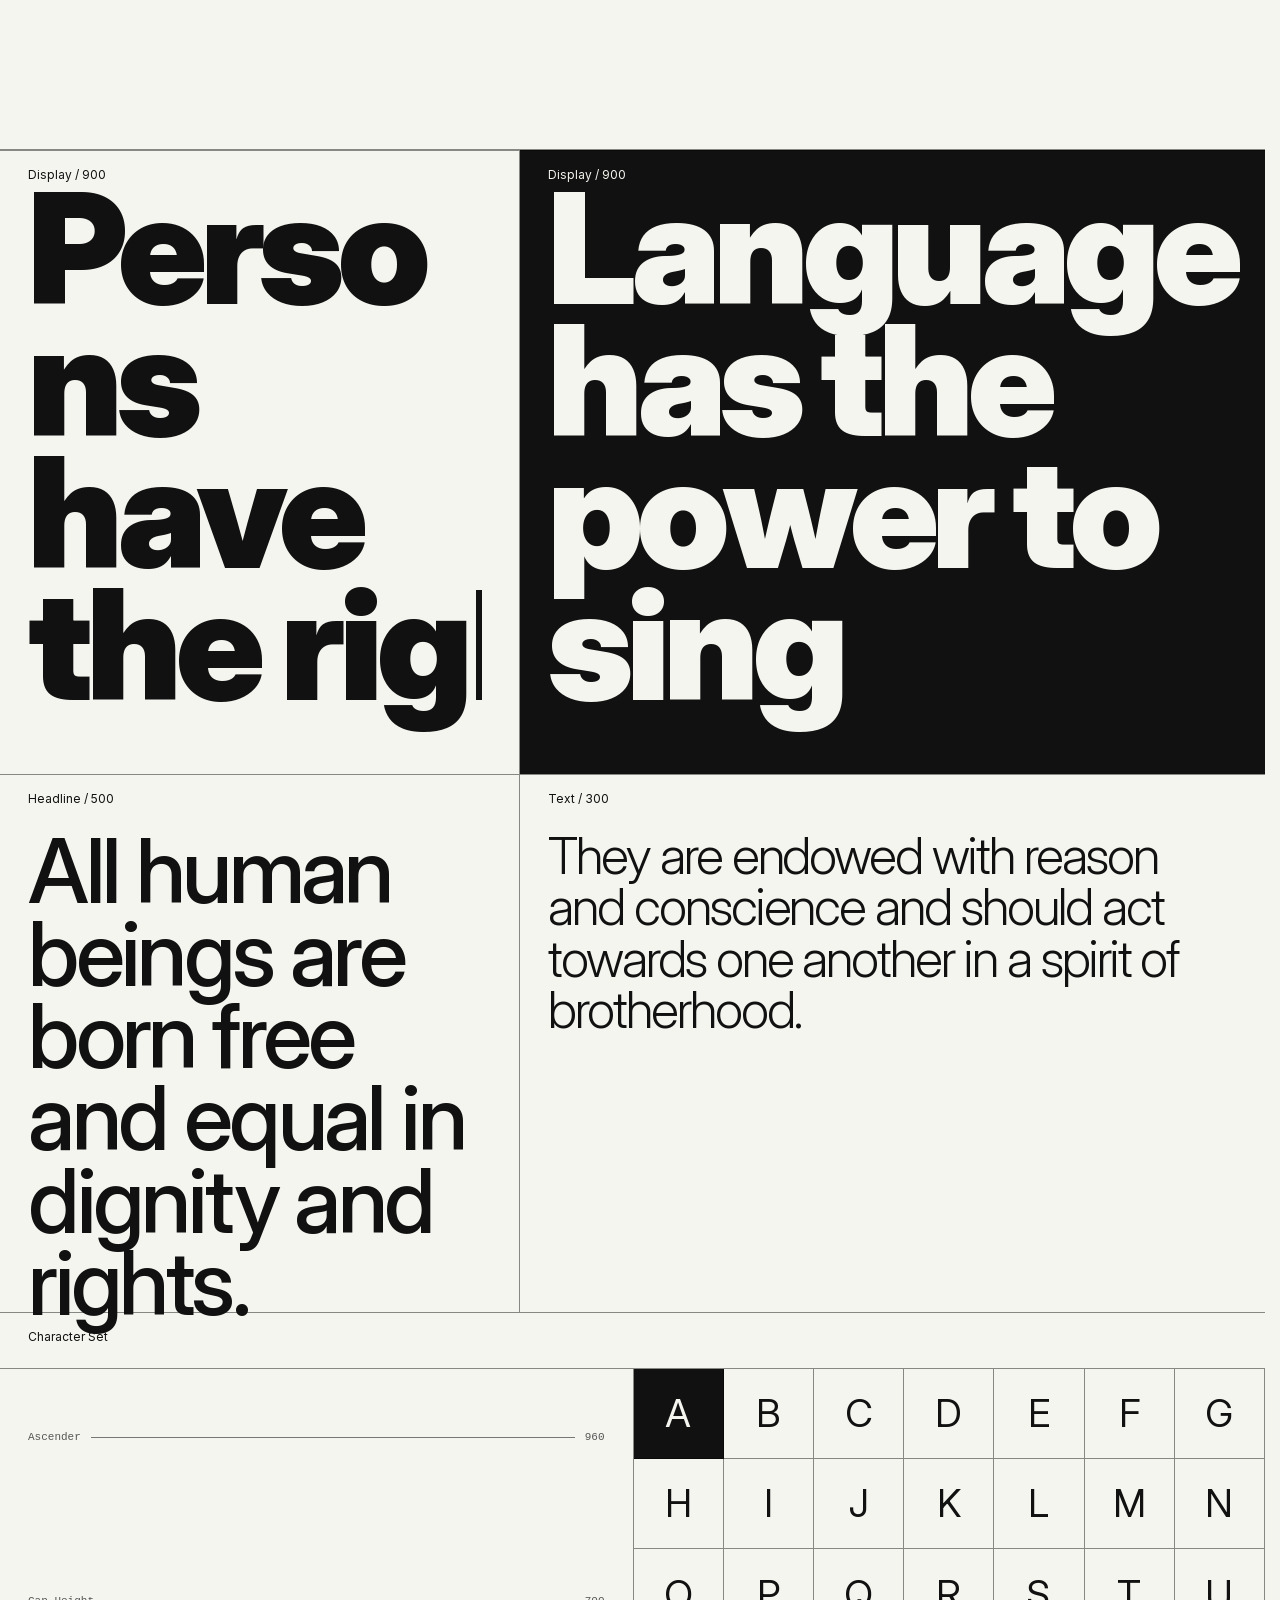
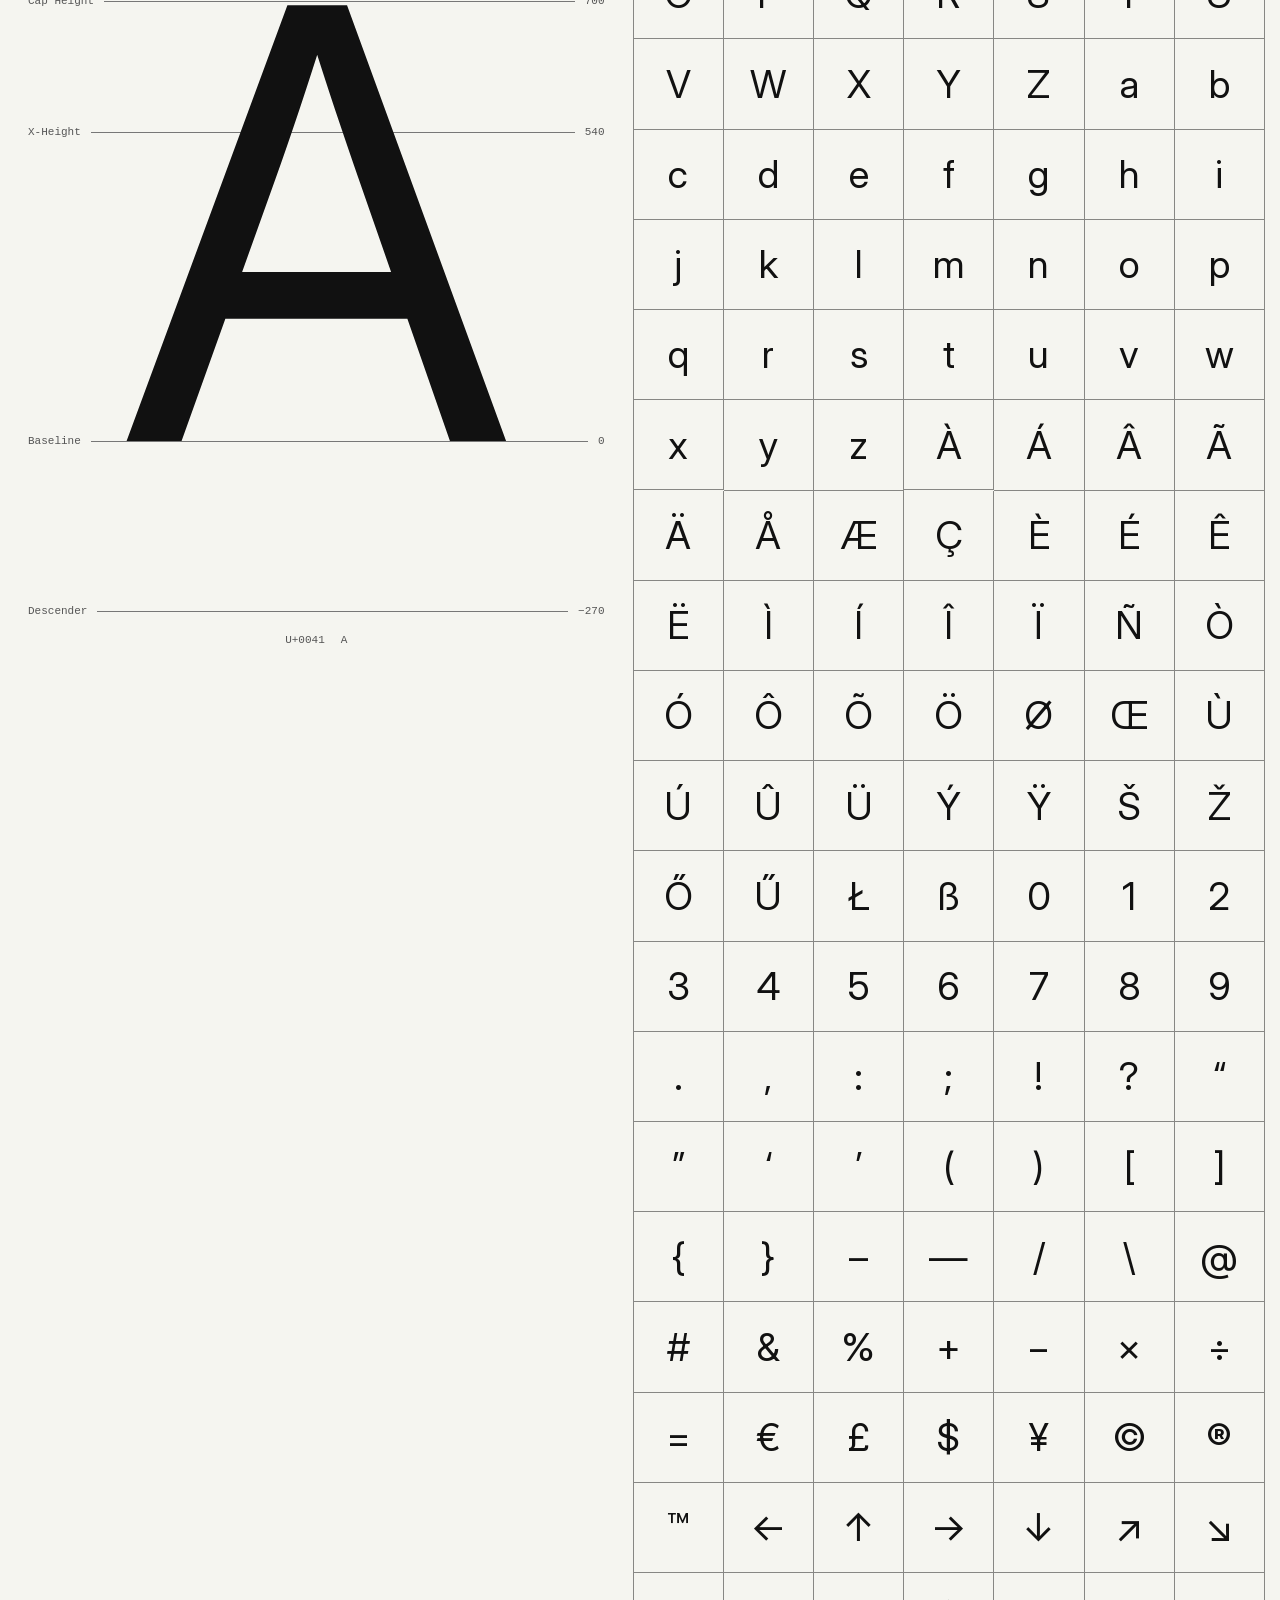
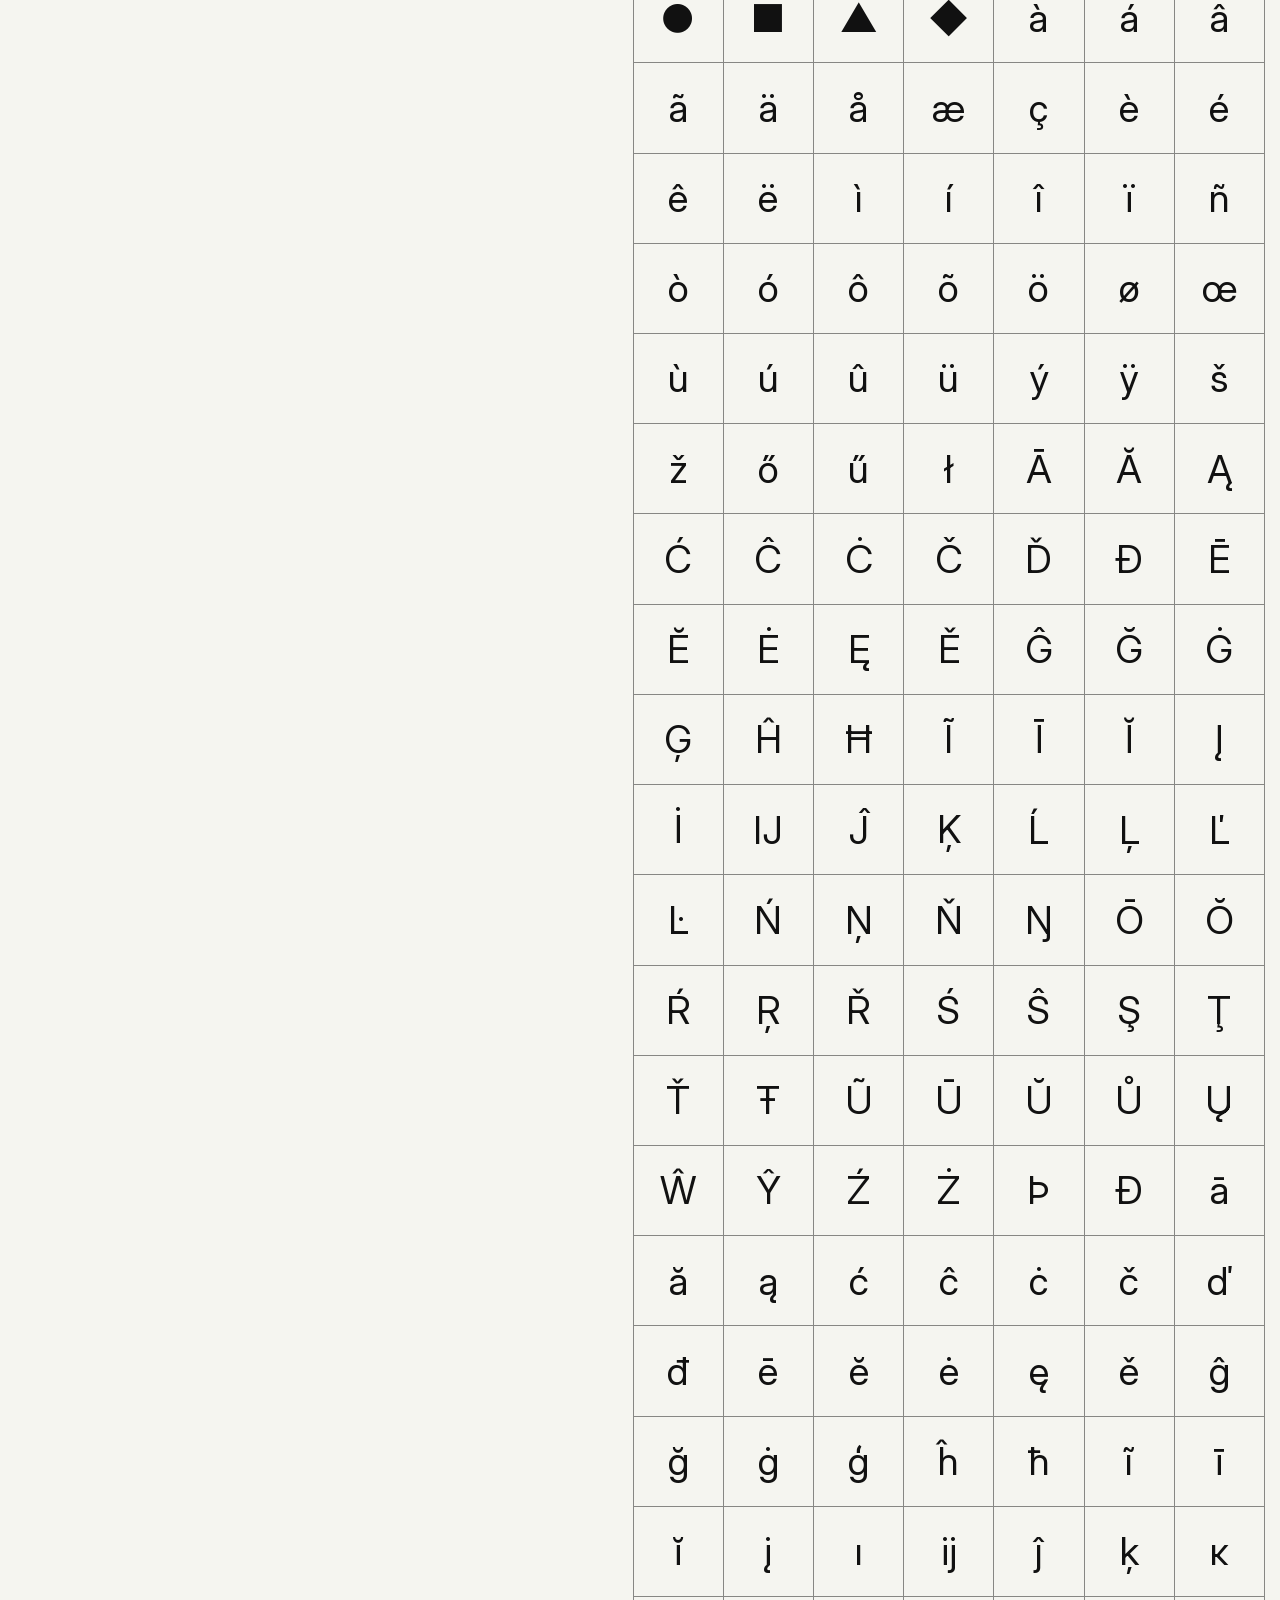
==== commit 883e7bff: "Increase hero typewriter line spacing" ====
--- a/index.html
+++ b/index.html
@@ -7,7 +7,7 @@
 
   <title>MorphyFoundry</title>
 
-  <link rel="stylesheet" href="style.css?v=hero-display-type1">
+  <link rel="stylesheet" href="style.css?v=hero-display-leading1">
 </head>
 
 
--- a/style.css
+++ b/style.css
@@ -2593,7 +2593,7 @@
   margin: 0;
   font-size: clamp(104px, 13.4vw, 260px);
   font-weight: 400;
-  line-height: 0.86;
+  line-height: 1.05;
   letter-spacing: -0.05em;
   font-kerning: auto;
   font-variant-ligatures: none;
@@ -2605,7 +2605,7 @@
 
 .hero .hero-typewriter {
   display: block;
-  min-height: 2.58em;
+  min-height: 3.15em;
   max-width: 100%;
   white-space: pre;
   word-break: normal;
@@ -2627,11 +2627,11 @@
     width: 100%;
     max-width: 100%;
     font-size: clamp(62px, 19vw, 96px);
-    line-height: 0.86;
+    line-height: 1.05;
   }
 
   .hero .hero-typewriter {
     width: 100%;
-    min-height: 2.58em;
-  }
-}
+    min-height: 3.15em;
+  }
+}
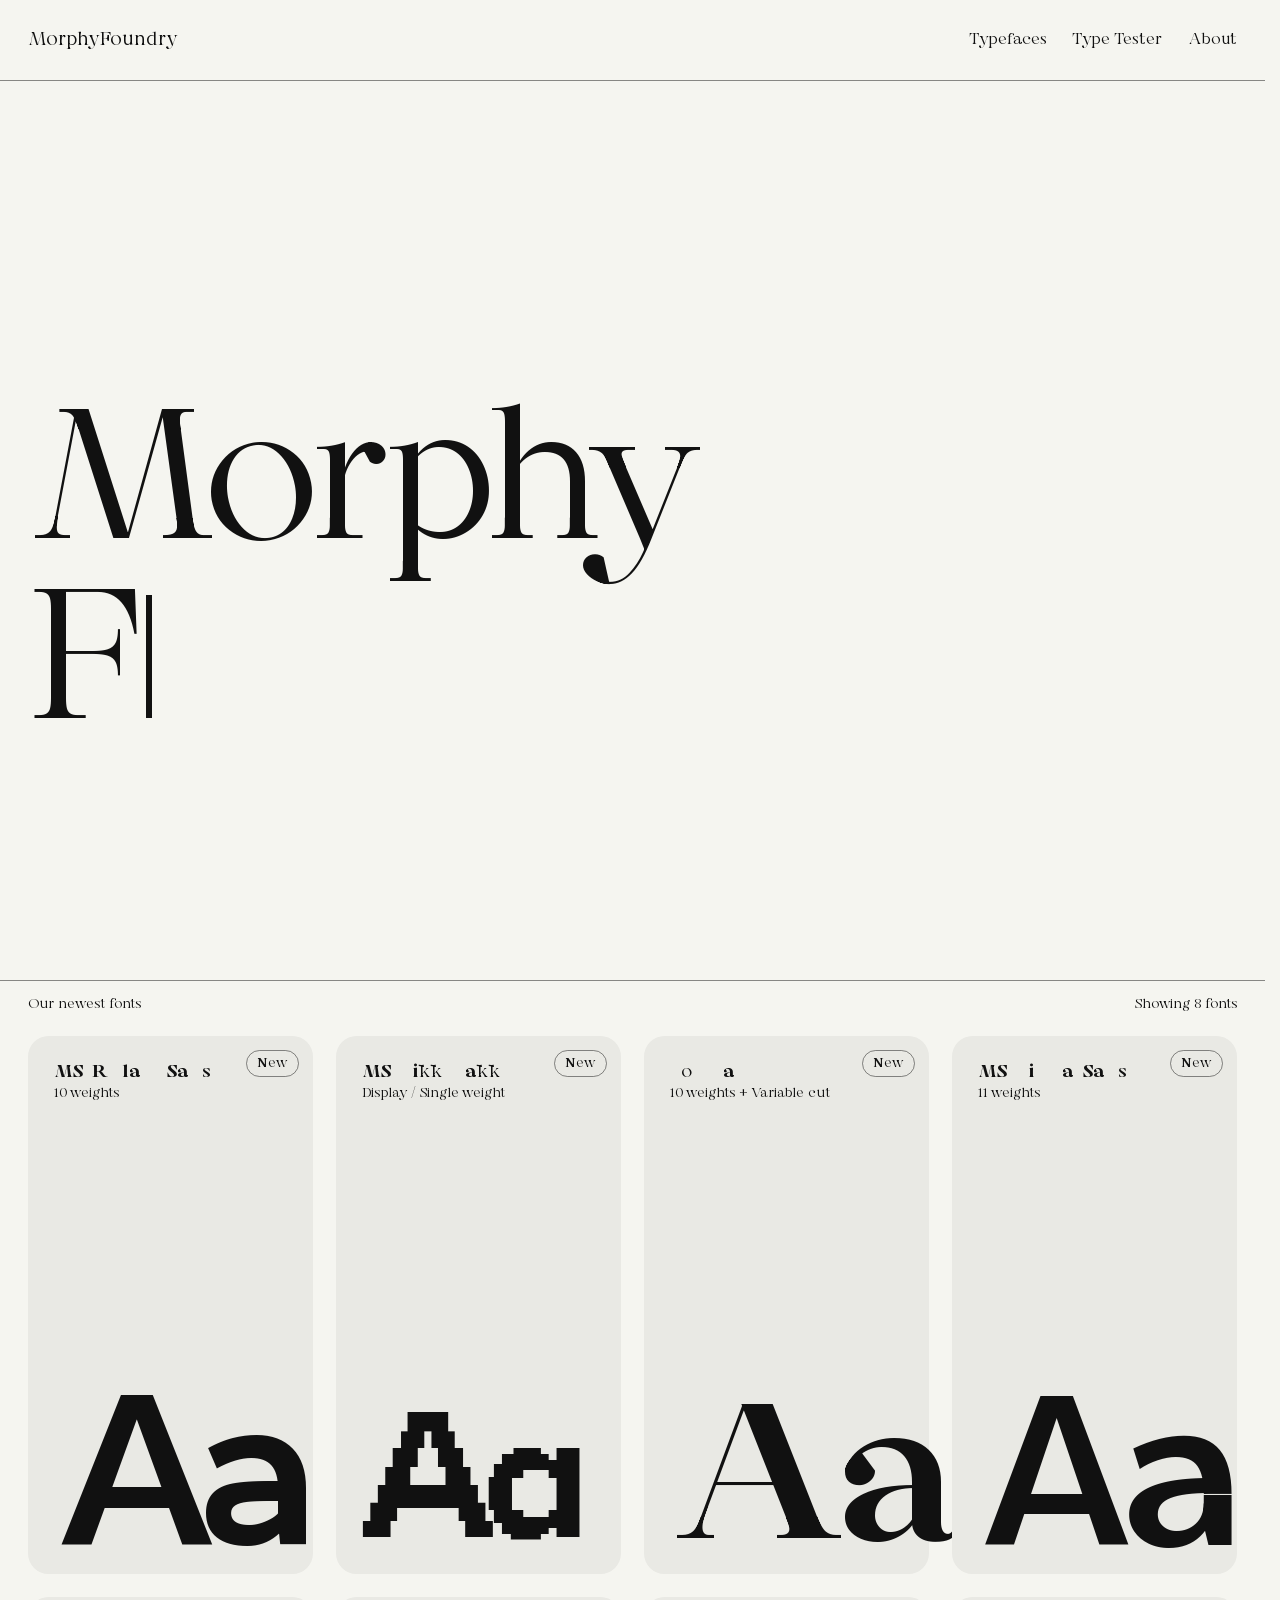
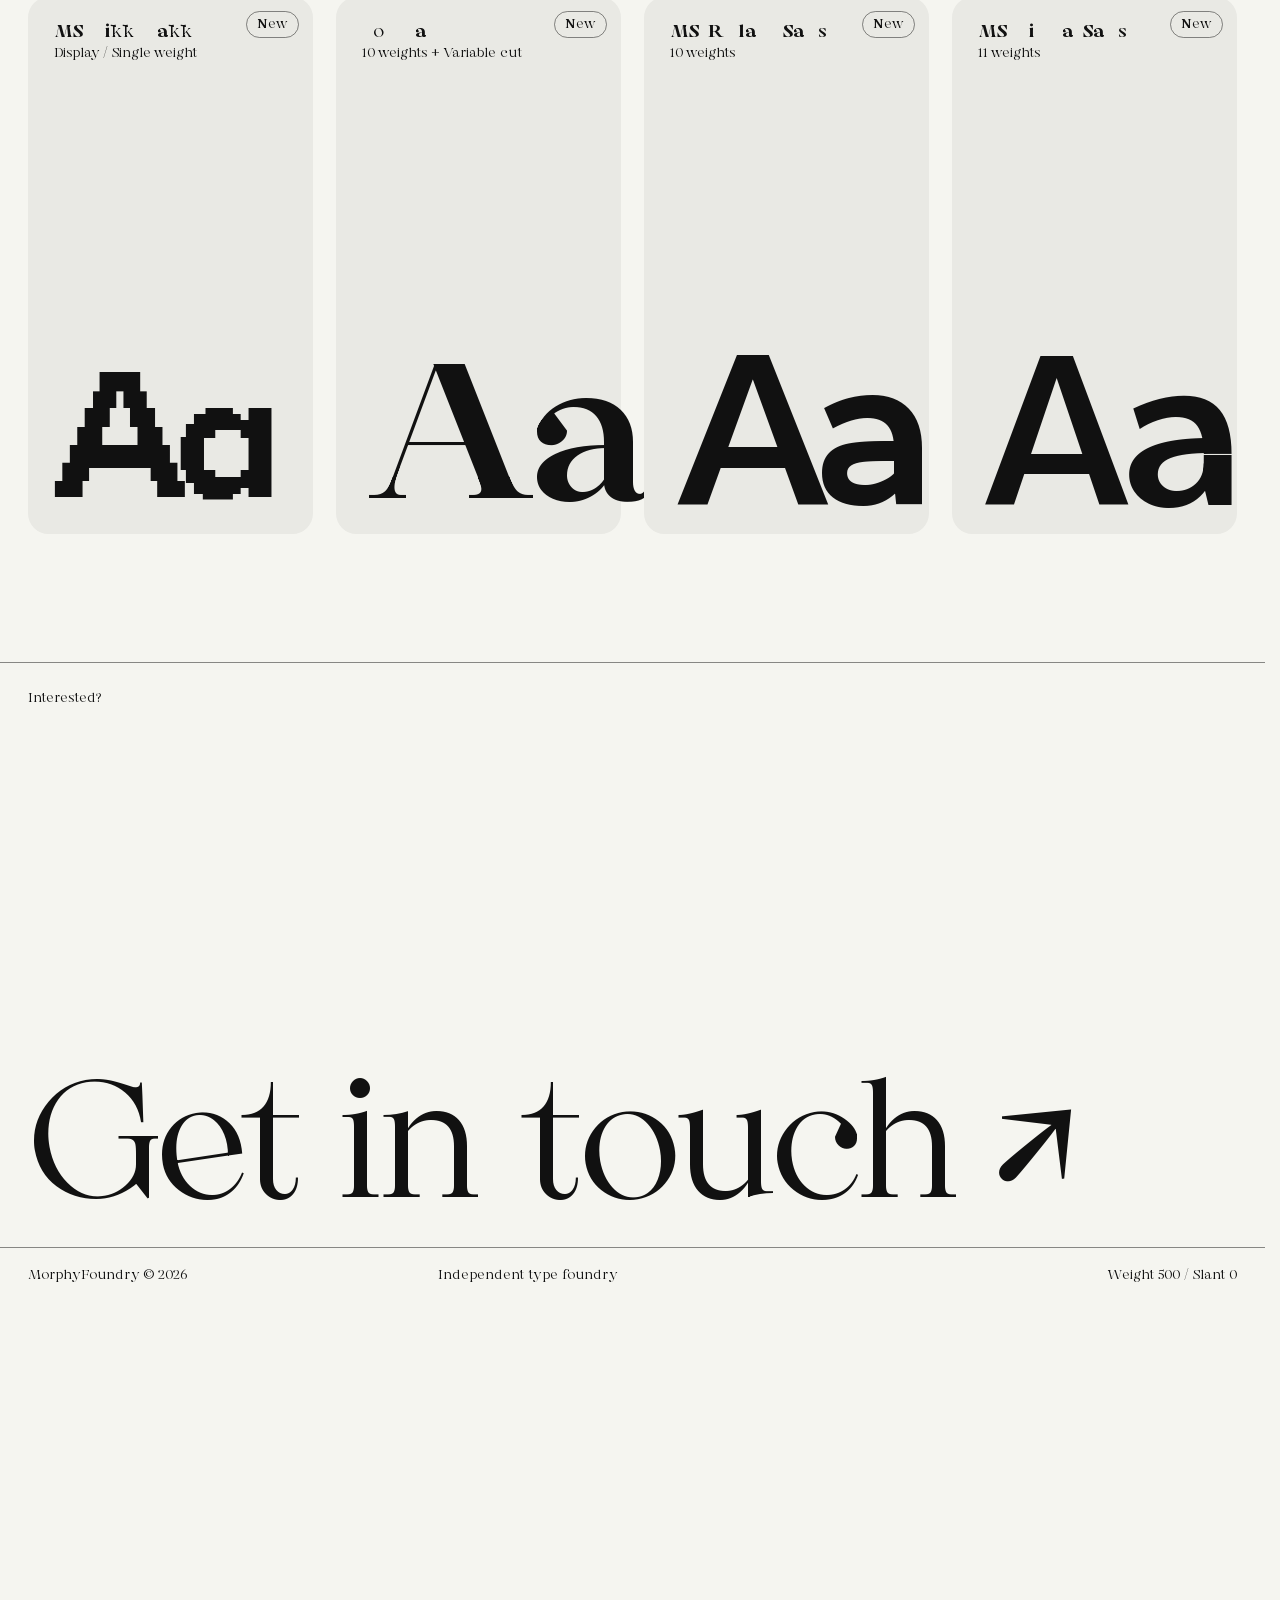
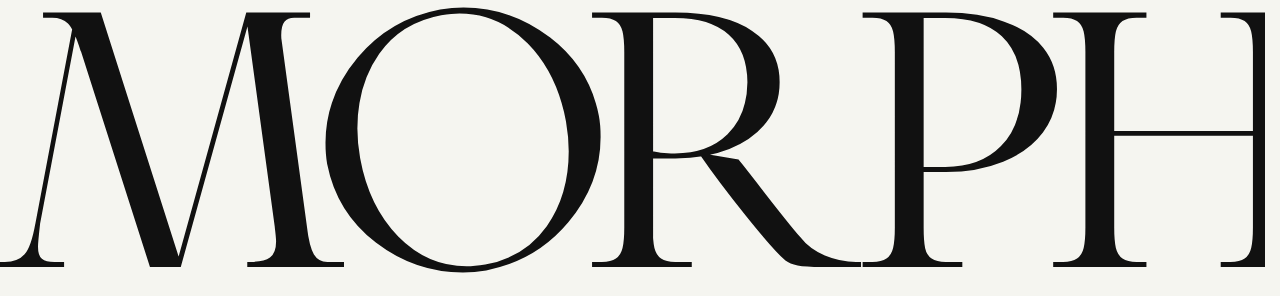
==== commit 4e3129f6: "Homepage: load real typefaces, populate the font catalogue, trim page The homepage's own body font-f" ====
--- a/index.html
+++ b/index.html
@@ -7,7 +7,7 @@
 
   <title>MorphyFoundry</title>
 
-  <link rel="stylesheet" href="style.css?v=hero-display-leading1">
+  <link rel="stylesheet" href="style.css?v=formae-font-fix1">
 </head>
 
 
@@ -61,737 +61,33 @@
       </div>
 
       <div class="font-catalogue-list">
-        <a class="font-catalogue-row" href="#typefaces">
+        <a class="font-catalogue-row font-catalogue-row-relay" href="ms-relay-sans/">
+          <span class="font-name">MS Relay Sans</span><span class="font-details">10 weights</span><span class="font-aa">Aa</span><span class="font-sample">Signals move through every system.</span><span class="font-status">New</span>
+        </a>
+        <a class="font-catalogue-row font-catalogue-row-cikkcakk" href="#">
+          <span class="font-name">MS Cikk Cakk</span><span class="font-details">Display / Single weight</span><span class="font-aa">Aa</span><span class="font-sample">Zigzag lines break the rhythm.</span><span class="font-status">New</span>
+        </a>
+        <a class="font-catalogue-row" href="formae/">
           <span class="font-name">Formae</span><span class="font-details">10 weights + Variable cut</span><span class="font-aa">Aa</span><span class="font-sample">Typography moves everywhere.</span><span class="font-status">New</span>
         </a>
-        <a class="font-catalogue-row" href="#typefaces">
-          <span class="font-name">Typeface 02</span><span class="font-details">In development</span><span class="font-aa">Aa</span><span class="font-sample">Letters shape the spaces around us.</span><span class="font-status">Soon</span>
+        <a class="font-catalogue-row font-catalogue-row-circa" href="#">
+          <span class="font-name">MS Circa Sans</span><span class="font-details">11 weights</span><span class="font-aa">Aa</span><span class="font-sample">Circles connect every direction.</span><span class="font-status">New</span>
         </a>
-        <a class="font-catalogue-row" href="#typefaces">
-          <span class="font-name">Typeface 03</span><span class="font-details">In development</span><span class="font-aa">Aa</span><span class="font-sample">Clear forms carry complex ideas.</span><span class="font-status">Soon</span>
+        <a class="font-catalogue-row font-catalogue-row-cikkcakk" href="#">
+          <span class="font-name">MS Cikk Cakk</span><span class="font-details">Display / Single weight</span><span class="font-aa">Aa</span><span class="font-sample">Sharp turns keep the eye moving.</span><span class="font-status">New</span>
         </a>
-        <a class="font-catalogue-row" href="#typefaces">
-          <span class="font-name">Typeface 04</span><span class="font-details">In development</span><span class="font-aa">Aa</span><span class="font-sample">Every sign begins with a gesture.</span><span class="font-status">Soon</span>
+        <a class="font-catalogue-row" href="formae/">
+          <span class="font-name">Formae</span><span class="font-details">10 weights + Variable cut</span><span class="font-aa">Aa</span><span class="font-sample">Serifs carry structure and calm.</span><span class="font-status">New</span>
         </a>
-        <a class="font-catalogue-row" href="#typefaces">
-          <span class="font-name">Typeface 05</span><span class="font-details">In development</span><span class="font-aa">Aa</span><span class="font-sample">Words move between streets and screens.</span><span class="font-status">Soon</span>
+        <a class="font-catalogue-row font-catalogue-row-relay" href="ms-relay-sans/">
+          <span class="font-name">MS Relay Sans</span><span class="font-details">10 weights</span><span class="font-aa">Aa</span><span class="font-sample">Every message finds its route.</span><span class="font-status">New</span>
         </a>
-        <a class="font-catalogue-row" href="#typefaces">
-          <span class="font-name">Typeface 06</span><span class="font-details">In development</span><span class="font-aa">Aa</span><span class="font-sample">Rhythm gives language a visual voice.</span><span class="font-status">Soon</span>
-        </a>
-        <a class="font-catalogue-row" href="#typefaces">
-          <span class="font-name">Typeface 07</span><span class="font-details">In development</span><span class="font-aa">Aa</span><span class="font-sample">Type connects information and place.</span><span class="font-status">Soon</span>
-        </a>
-        <a class="font-catalogue-row" href="#typefaces">
-          <span class="font-name">Typeface 08</span><span class="font-details">In development</span><span class="font-aa">Aa</span><span class="font-sample">New characters are taking shape.</span><span class="font-status">Soon</span>
+        <a class="font-catalogue-row font-catalogue-row-circa" href="#">
+          <span class="font-name">MS Circa Sans</span><span class="font-details">11 weights</span><span class="font-aa">Aa</span><span class="font-sample">Curves hold every corner steady.</span><span class="font-status">New</span>
         </a>
       </div>
 
     </section>
-
-
-
-    <!-- =========================
-         KERNING LAB
-    ========================== -->
-
-    <section class="kerning-lab" aria-labelledby="kerning-lab-title">
-
-      <div class="kerning-toolbar">
-        <div>
-          <span class="kerning-kicker">Interactive spacing</span>
-          <h2 id="kerning-lab-title">Kerning Lab</h2>
-        </div>
-
-        <label class="kerning-control">
-          <span>Weight <output id="kerning-weight-value">700</output></span>
-          <input id="kerning-weight" type="range" min="100" max="900" value="700" step="1">
-        </label>
-
-        <label class="kerning-control">
-          <span>Optical <output id="kerning-optical-value">32</output></span>
-          <input id="kerning-optical" type="range" min="14" max="32" value="32" step="0.1">
-        </label>
-
-        <label class="kerning-control">
-          <span>Tracking <output id="kerning-tracking-value">0</output></span>
-          <input id="kerning-tracking" type="range" min="-40" max="80" value="0" step="1">
-        </label>
-      </div>
-
-      <label class="kerning-input-label" for="kerning-source">Type your characters</label>
-      <input class="kerning-source" id="kerning-source" type="text" value="ABCDEFGHIJKLMNOPQRSTUVWXYZabcdefghijklmnopqrstuvwxyz0123456789" maxlength="96" autocomplete="off" spellcheck="false">
-
-      <div class="kerning-glyphs" id="kerning-glyphs" aria-live="polite"></div>
-
-    </section>
-
-
-
-    <!-- =========================
-         TYPEFACE INTRO
-    ========================== -->
-
-    <section class="typeface-intro" id="typefaces">
-
-      <div>
-
-        <p class="label">
-          Typeface
-        </p>
-
-        <h2>
-          Formae <span class="formae-star" aria-hidden="true">✹</span>
-        </h2>
-
-      </div>
-
-
-      <div class="typeface-data">
-
-        <span>10 weights</span>
-        <span>Variable</span>
-        <span>Latin</span>
-        <span>2026</span>
-
-      </div>
-
-    </section>
-
-
-
-    <!-- =========================
-         TYPE TESTER
-    ========================== -->
-
-    <section class="tester-section" id="tester">
-
-
-      <div class="tester-unit">
-        <div class="tester-controls">
-          <span class="tester-title">Type Tester 01</span>
-          <div class="control">
-            <label for="font-size-1">Size</label>
-            <input id="font-size-1" data-control="size" type="range" min="24" max="350" value="350">
-            <span data-value="size">350 px</span>
-          </div>
-          <div class="control">
-            <label for="font-weight-1">Weight</label>
-            <input id="font-weight-1" data-control="weight" type="range" min="100" max="900" value="900" step="1">
-            <span data-value="weight">900</span>
-          </div>
-          <div class="control">
-            <label for="tracking-1">Tracking</label>
-            <input id="tracking-1" data-control="tracking" type="range" min="-15" max="20" value="-8.75" step="0.05">
-            <span data-value="tracking">−8.75</span>
-          </div>
-        </div>
-        <div class="tester tester-large" data-mobile-text="TypographyMovesEverywhere" contenteditable="true" spellcheck="false">TypographyMovesEverywhereLettersTravelAcrossScreens</div>
-      </div>
-
-      <div class="tester-unit">
-        <div class="tester-controls">
-          <span class="tester-title">Type Tester 02</span>
-          <div class="control">
-            <label for="font-size-2">Size</label>
-            <input id="font-size-2" data-control="size" type="range" min="24" max="350" value="282">
-            <span data-value="size">282 px</span>
-          </div>
-          <div class="control">
-            <label for="font-weight-2">Weight</label>
-            <input id="font-weight-2" data-control="weight" type="range" min="100" max="900" value="600" step="1">
-            <span data-value="weight">600</span>
-          </div>
-          <div class="control">
-            <label for="tracking-2">Tracking</label>
-            <input id="tracking-2" data-control="tracking" type="range" min="-5" max="20" value="0" step="0.1">
-            <span data-value="tracking">0</span>
-          </div>
-        </div>
-        <div class="tester tester-medium" contenteditable="true" spellcheck="false">Type travels through pages screens signs and spaces.</div>
-      </div>
-
-      <div class="tester-unit">
-        <div class="tester-controls">
-          <span class="tester-title">Type Tester 03</span>
-          <div class="control">
-            <label for="font-size-3">Size</label>
-            <input id="font-size-3" data-control="size" type="range" min="24" max="350" value="59.6" step="0.1">
-            <span data-value="size">59.6 px</span>
-          </div>
-          <div class="control">
-            <label for="font-weight-3">Weight</label>
-            <input id="font-weight-3" data-control="weight" type="range" min="100" max="900" value="400" step="1">
-            <span data-value="weight">400</span>
-          </div>
-          <div class="control">
-            <label for="tracking-3">Tracking</label>
-            <input id="tracking-3" data-control="tracking" type="range" min="-5" max="20" value="0" step="0.1">
-            <span data-value="tracking">0</span>
-          </div>
-        </div>
-        <div class="tester tester-small" contenteditable="true" spellcheck="false">Letters rise from quiet strokes, where curves meet stems and every counter holds a breath of light. A typeface begins as rhythm: narrow forms gather speed, broad forms create pause, and careful spacing turns separate signs into a fluent voice. Serifs guide the eye across a line, while round bowls and open apertures give each word its color. From the smallest caption to the loudest title, letters balance clarity with character. They carry memory, mood, and meaning through books, screens, streets, and rooms. An alphabet is a system, yet each glyph keeps its own gesture, proportion, tension, and grace. Type endures. Across changing widths and weights, these relationships remain visible. Longer passages reveal the spacing rhythm, the density of each weight, and the balance between character, clarity, and continuous reading across a complete typographic system.</div>
-      </div>
-
-      <div class="tester-unit">
-        <div class="tester-controls">
-          <span class="tester-title">Type Tester 04</span>
-          <div class="control">
-            <label for="font-size-4">Size</label>
-            <input id="font-size-4" data-control="size" type="range" min="24" max="350" value="56">
-            <span data-value="size">56 px</span>
-          </div>
-          <div class="control">
-            <label for="font-weight-4">Weight</label>
-            <input id="font-weight-4" data-control="weight" type="range" min="100" max="900" value="750" step="1">
-            <span data-value="weight">750</span>
-          </div>
-          <div class="control">
-            <label for="tracking-4">Tracking</label>
-            <input id="tracking-4" data-control="tracking" type="range" min="-5" max="20" value="0" step="0.1">
-            <span data-value="tracking">0</span>
-          </div>
-        </div>
-        <div class="tester tester-small" contenteditable="true" spellcheck="false">Germany stretches from the windswept shores of the North Sea to the forested Alps, joining old towns, busy cities, rivers, and fields in one varied landscape. Berlin carries layers of history beside contemporary art and restless nightlife. Hamburg faces the water, Munich looks toward the mountains, and Cologne gathers around its cathedral and the Rhine. Trains connect regions shaped by distinct dialects, recipes, industries, and customs. Castles overlook valleys, vineyards follow river bends, and modern workshops continue a long tradition of engineering, craft, music, design, and careful public life. It connects. Across the country, public lettering and transport graphics shape how places are understood. From station platforms to civic buildings, clear typography turns movement, distance, and direction into a shared visual language that remains legible through changing scales and surroundings.</div>
-      </div>
-
-      <div class="tester-unit">
-        <div class="tester-controls">
-          <span class="tester-title">Type Tester 05</span>
-          <div class="control">
-            <label for="font-size-5">Size</label>
-            <input id="font-size-5" data-control="size" type="range" min="12" max="350" value="16">
-            <span data-value="size">16 px</span>
-          </div>
-          <div class="control">
-            <label for="tracking-5">Tracking</label>
-            <input id="tracking-5" data-control="tracking" type="range" min="-5" max="20" value="0.4" step="0.1">
-            <span data-value="tracking">0.4</span>
-          </div>
-        </div>
-        <div class="tester tester-micro" data-fill-repeats="4" contenteditable="true" spellcheck="false">A letter starts with a mark and grows through measured choices. The curve of an o teaches the rhythm of every round form; the stem of an n sets the pace of a word. Designers adjust weight, contrast, width, and spacing until letters feel related without becoming identical. Tiny changes around a shoulder or terminal can alter the tone of an entire paragraph. In print, ink softens the edges; on a screen, pixels ask for clarity. A useful typeface must speak quietly in long text and confidently in display sizes. Its alphabet becomes a family of shapes, joined by proportion, detail, rhythm, and shared intent. It lives.</div>
-      </div>
-
-      <div class="tester-unit">
-        <div class="tester-controls">
-          <span class="tester-title">Type Tester 06</span>
-          <div class="control">
-            <label for="font-size-6">Size</label>
-            <input id="font-size-6" data-control="size" type="range" min="12" max="350" value="16">
-            <span data-value="size">16 px</span>
-          </div>
-          <div class="control">
-            <label for="tracking-6">Tracking</label>
-            <input id="tracking-6" data-control="tracking" type="range" min="-5" max="20" value="0.4" step="0.1">
-            <span data-value="tracking">0.4</span>
-          </div>
-        </div>
-        <div class="tester tester-micro" data-fill-repeats="5.675" contenteditable="true" spellcheck="false">A letter starts with a mark and grows through measured choices. The curve of an o teaches the rhythm of every round form; the stem of an n sets the pace of a word. Designers adjust weight, contrast, width, and spacing until letters feel related without becoming identical. Tiny changes around a shoulder or terminal can alter the tone of an entire paragraph. In print, ink softens the edges; on a screen, pixels ask for clarity. A useful typeface must speak quietly in long text and confidently in display sizes. Its alphabet becomes a family of shapes, joined by proportion, detail, rhythm, and shared intent. It lives.</div>
-      </div>
-
-      <div class="tester-unit">
-        <div class="tester-controls">
-          <span class="tester-title">Type Tester 07</span>
-          <div class="control">
-            <label for="font-size-7">Size</label>
-            <input id="font-size-7" data-control="size" type="range" min="12" max="350" value="16">
-            <span data-value="size">16 px</span>
-          </div>
-          <div class="control">
-            <label for="font-weight-7">Weight</label>
-            <input id="font-weight-7" data-control="weight" type="range" min="100" max="900" value="400" step="1">
-            <span data-value="weight">400</span>
-          </div>
-          <div class="control">
-            <label for="tracking-7">Tracking</label>
-            <input id="tracking-7" data-control="tracking" type="range" min="-5" max="20" value="0.4" step="0.1">
-            <span data-value="tracking">0.4</span>
-          </div>
-        </div>
-        <div class="tester tester-micro" data-fill-repeats="10.55" contenteditable="true" spellcheck="false">Germany is a country of many regions connected by rivers, railways, and a layered history. The Baltic and North Sea shape its northern edge, while the Alps rise beyond Bavaria in the south. Berlin is known for museums, music, architecture, and constant change; Frankfurt is a center of finance, and Hamburg remains tied to its harbor. Along the Rhine, vineyards climb hills below castles and towns. Local food, accents, festivals, and traditions shift from one state to the next. Universities, workshops, factories, forests, and cultural institutions all contribute to one modern country with a strong regional identity.</div>
-      </div>
-
-    </section>
-
-
-
-    <!-- =========================
-         WEIGHT SPECIMENS
-    ========================== -->
-
-    <section class="specimen">
-
-      <div class="specimen-label">
-        Pictograms
-      </div>
-
-      <div class="specimen-text pictogram-specimen regular">
-        <span>←</span><span>↑</span><span>→</span><span>↓</span><span>↖</span><span>↗</span><span>↘</span><span>↙</span><span>①</span><span>❶</span>
-      </div>
-
-    </section>
-
-
-    <section class="specimen">
-
-      <div class="specimen-label">
-        Thin
-      </div>
-
-      <div class="specimen-text thin">
-        Railway
-      </div>
-
-    </section>
-
-
-    <section class="specimen">
-
-      <div class="specimen-label">
-        Regular
-      </div>
-
-      <div class="specimen-text regular">
-        Platform
-      </div>
-
-    </section>
-
-
-    <section class="specimen">
-
-      <div class="specimen-label">
-        Medium
-      </div>
-
-      <div class="specimen-text medium">
-        Wayfinding
-      </div>
-
-    </section>
-
-
-    <section class="specimen">
-
-      <div class="specimen-label">
-        Semibold
-      </div>
-
-      <div class="specimen-text semibold">
-        Central line
-      </div>
-
-    </section>
-
-
-    <section class="specimen">
-
-      <div class="specimen-label">
-        Black
-      </div>
-
-      <div class="specimen-text black">
-        0123456789
-      </div>
-
-    </section>
-
-
-
-    <!-- =========================
-         DISPLAY
-    ========================== -->
-
-    <section class="display-block">
-
-      <div class="display-small">
-        Transport / Information / Navigation
-      </div>
-
-      <div class="display-large">
-        A→B
-      </div>
-
-    </section>
-
-
-
-    <!-- =========================
-         GLYPH CONSTRUCTION
-    ========================== -->
-
-    <section class="glyph-construction" id="construction" aria-labelledby="glyph-construction-title">
-
-      <div class="glyph-construction-copy">
-        <span>Outline / Control points</span>
-        <h2 id="glyph-construction-title">Form</h2>
-        <p>
-          Each letterform grows from carefully placed nodes and balanced curves.
-          Its outline shows how construction turns into rhythm.
-        </p>
-      </div>
-
-      <div class="glyph-construction-stage" aria-label="Letter outlines with highlighted control points">
-        <svg class="glyph-construction-svg" viewBox="0 0 1200 820" role="img" aria-labelledby="glyph-diagram-title glyph-diagram-description">
-          <title id="glyph-diagram-title">Formae letter construction</title>
-          <desc id="glyph-diagram-description">Outlined S, x and a letterforms with highlighted control points.</desc>
-
-          <g class="construction-metrics" aria-hidden="true">
-            <g class="construction-metric" transform="translate(0 57.61)">
-              <text x="34" y="0">Ascender</text><line x1="130" y1="-4" x2="1095" y2="-4" /><text x="1166" y="0" text-anchor="end">960</text>
-            </g>
-            <g class="construction-metric" transform="translate(0 201.9)">
-              <text x="34" y="0">Cap Height</text><line x1="130" y1="0" x2="1095" y2="0" /><text x="1166" y="0" text-anchor="end">700</text>
-            </g>
-            <g class="construction-metric" transform="translate(0 309.78)">
-              <text x="34" y="0">X-Height</text><line x1="130" y1="0" x2="1095" y2="0" /><text x="1166" y="0" text-anchor="end">540</text>
-            </g>
-            <g class="construction-metric" transform="translate(0 634)">
-              <text x="34" y="0">Baseline</text><line x1="130" y1="0" x2="1095" y2="0" /><text x="1166" y="0" text-anchor="end">0</text>
-            </g>
-            <g class="construction-metric" transform="translate(0 641.12)">
-              <text x="34" y="0">Descender</text><line x1="130" y1="-4" x2="1095" y2="-4" /><text x="1166" y="0" text-anchor="end">−270</text>
-            </g>
-          </g>
-
-          <g class="construction-real-glyphs" transform="translate(0 -16)" aria-hidden="true">
-          <g transform="translate(42.00 650) scale(0.29 -0.29)">
-          <path class="construction-outline" d="M665.099176075679 -24.56014647543485Q498.1597802868477 -24.56014647543485 374.980256332011 28.42975282270369Q251.80073237717426 81.41965212084223 182.46097039975587 179.68916692096428Q113.1212084223375 277.95868172108635 105.56106194690265 414.1175465364663H334.57760146475437Q341.8576747024718 332.9972535855966 387.52801342691487 279.8471162648764Q433.19835215135794 226.69697894415623 505.9187366493744 200.64693317058283Q578.6391211473909 174.59688739700945 664.0192859322551 174.59688739700945Q758.5399450717119 174.59688739700945 832.4706133658834 204.53719865730852Q906.4012816600549 234.47750991760756 948.9917302410742 288.80808666463224Q991.5821788220934 343.138663411657 991.5821788220934 414.57943240769Q991.5821788220934 479.7401281660055 954.5018309429356 521.230485199878Q917.4214830637778 562.7208422337504 853.6611534940494 590.2809887091853Q789.900823924321 617.84113518462 709.3608788526091 638.9412267317668L534.7603295697284 686.5215746109246Q351.70064083002745 735.9017393957888 249.27088800732378 832.071620384498Q146.84113518462007 928.2415013732073 146.84113518462007 1081.1010070186146Q146.84113518462007 1209.9807140677449 216.46097039975587 1306.6404943545926Q286.0808056148917 1403.3002746414404 405.59044858101925 1456.6501373207202Q525.1000915471468 1510 675.039487335978 1510Q828.15886481538 1510 944.4885260909368 1456.4701556301495Q1060.8181873664937 1402.940311260299 1127.3980775099176 1309.8406774488863Q1193.9779676533415 1216.7410436374732 1197.4380225816296 1097.801647848642H975.0817210863595Q963.5215746109246 1200.322306988099 880.1707964601769 1256.4026548672568Q796.8200183094293 1312.4830027464145 670.1193774794019 1312.4830027464145Q580.2387549588038 1312.4830027464145 513.5881599023497 1284.0426914861155Q446.9375648458956 1255.6023802258162 410.71718034787915 1206.2318584070795Q374.4967958498627 1156.861336588343 374.4967958498627 1093.5206591394567Q374.4967958498627 1023.2598718339945 417.95730851388464 979.539487335978Q461.4178211779066 935.8191028379615 523.9582239853524 910.5789746719561Q586.4986267927983 885.3388465059505 643.3783338419286 870.3388465059505L787.5188281965212 832.0385718645102Q858.8576747024717 814.2387549588038 934.237381751602 783.5390296002441Q1009.6170888007324 752.8393042416844 1073.9072627403114 704.3595056454074Q1138.1974366798902 655.8797070491303 1177.81772963076 584.289716203845Q1217.4380225816296 512.6997253585597 1217.4380225816296 412.1193774794019Q1217.4380225816296 285.6198352151358 1152.318187366494 186.8099176075679Q1087.198352151358 88 963.678608483369 31.719926762282576Q840.15886481538 -24.56014647543485 665.099176075679 -24.56014647543485Z" />
-          <circle class="construction-point-on" cx="665.10" cy="-24.56" r="28" />
-          <circle class="construction-point-off" cx="498.16" cy="-24.56" r="28" />
-          <circle class="construction-point-off" cx="251.80" cy="81.42" r="28" />
-          <circle class="construction-point-off" cx="113.12" cy="277.96" r="28" />
-          <circle class="construction-point-on" cx="105.56" cy="414.12" r="28" />
-          <circle class="construction-point-on" cx="334.58" cy="414.12" r="28" />
-          <circle class="construction-point-off" cx="341.86" cy="333.00" r="28" />
-          <circle class="construction-point-off" cx="433.20" cy="226.70" r="28" />
-          <circle class="construction-point-off" cx="578.64" cy="174.60" r="28" />
-          <circle class="construction-point-on" cx="664.02" cy="174.60" r="28" />
-          <circle class="construction-point-off" cx="758.54" cy="174.60" r="28" />
-          <circle class="construction-point-off" cx="906.40" cy="234.48" r="28" />
-          <circle class="construction-point-off" cx="991.58" cy="343.14" r="28" />
-          <circle class="construction-point-on" cx="991.58" cy="414.58" r="28" />
-          <circle class="construction-point-off" cx="991.58" cy="479.74" r="28" />
-          <circle class="construction-point-off" cx="917.42" cy="562.72" r="28" />
-          <circle class="construction-point-off" cx="789.90" cy="617.84" r="28" />
-          <circle class="construction-point-on" cx="709.36" cy="638.94" r="28" />
-          <circle class="construction-point-on" cx="534.76" cy="686.52" r="28" />
-          <circle class="construction-point-off" cx="351.70" cy="735.90" r="28" />
-          <circle class="construction-point-off" cx="146.84" cy="928.24" r="28" />
-          <circle class="construction-point-on" cx="146.84" cy="1081.10" r="28" />
-          <circle class="construction-point-off" cx="146.84" cy="1209.98" r="28" />
-          <circle class="construction-point-off" cx="286.08" cy="1403.30" r="28" />
-          <circle class="construction-point-off" cx="525.10" cy="1510.00" r="28" />
-          <circle class="construction-point-on" cx="675.04" cy="1510.00" r="28" />
-          <circle class="construction-point-off" cx="828.16" cy="1510.00" r="28" />
-          <circle class="construction-point-off" cx="1060.82" cy="1402.94" r="28" />
-          <circle class="construction-point-off" cx="1193.98" cy="1216.74" r="28" />
-          <circle class="construction-point-on" cx="1197.44" cy="1097.80" r="28" />
-          <circle class="construction-point-on" cx="975.08" cy="1097.80" r="28" />
-          <circle class="construction-point-off" cx="963.52" cy="1200.32" r="28" />
-          <circle class="construction-point-off" cx="796.82" cy="1312.48" r="28" />
-          <circle class="construction-point-on" cx="670.12" cy="1312.48" r="28" />
-          <circle class="construction-point-off" cx="580.24" cy="1312.48" r="28" />
-          <circle class="construction-point-off" cx="446.94" cy="1255.60" r="28" />
-          <circle class="construction-point-off" cx="374.50" cy="1156.86" r="28" />
-          <circle class="construction-point-on" cx="374.50" cy="1093.52" r="28" />
-          <circle class="construction-point-off" cx="374.50" cy="1023.26" r="28" />
-          <circle class="construction-point-off" cx="461.42" cy="935.82" r="28" />
-          <circle class="construction-point-off" cx="586.50" cy="885.34" r="28" />
-          <circle class="construction-point-on" cx="643.38" cy="870.34" r="28" />
-          <circle class="construction-point-on" cx="787.52" cy="832.04" r="28" />
-          <circle class="construction-point-off" cx="858.86" cy="814.24" r="28" />
-          <circle class="construction-point-off" cx="1009.62" cy="752.84" r="28" />
-          <circle class="construction-point-off" cx="1138.20" cy="655.88" r="28" />
-          <circle class="construction-point-off" cx="1217.44" cy="512.70" r="28" />
-          <circle class="construction-point-on" cx="1217.44" cy="412.12" r="28" />
-          <circle class="construction-point-off" cx="1217.44" cy="285.62" r="28" />
-          <circle class="construction-point-off" cx="1087.20" cy="88.00" r="28" />
-          <circle class="construction-point-off" cx="840.16" cy="-24.56" r="28" />
-          </g>
-          <g transform="translate(447.67 650) scale(0.29 -0.29)">
-          <path class="construction-outline" d="M57.44076899603296 0 495.56106194690267 658.8383887702166 494.7410436374733 489.1616112297833 79.90082392432103 1118H327.87696063472686L454.2782422947818 914.4986267927983Q506.29844369850474 829.7787000305157 545.5284711626488 752.8191028379615Q584.7584986267927 675.8595056454074 625.8585901739395 604.0798901434239H525.1992676228258Q567.6593225511139 675.6795239548368 603.9692401586817 752.7291119926763Q640.2791577662496 829.7787000305157 693.6593225511139 914.4986267927983L823.42056759231 1118H1066.6767775404332L648.0367409215746 482.78144644491914V648.1781507476351L1083.9568507781507 0H837.3406774488861L686.6593225511139 237.5013732072017Q634.9191943851083 320.7612450411962 596.059231003967 396.0307598413183Q557.1992676228258 471.30027464144035 516.3792493133964 540.6198352151358H617.8585901739395Q577.5785169362222 471.30027464144035 541.8585901739395 396.0307598413183Q506.138663411657 320.7612450411962 453.9384803173634 237.5013732072017L302.1570338724443 0Z" />
-          <circle class="construction-point-on" cx="57.44" cy="0.00" r="28" />
-          <circle class="construction-point-on" cx="495.56" cy="658.84" r="28" />
-          <circle class="construction-point-on" cx="494.74" cy="489.16" r="28" />
-          <circle class="construction-point-on" cx="79.90" cy="1118.00" r="28" />
-          <circle class="construction-point-on" cx="327.88" cy="1118.00" r="28" />
-          <circle class="construction-point-on" cx="454.28" cy="914.50" r="28" />
-          <circle class="construction-point-off" cx="506.30" cy="829.78" r="28" />
-          <circle class="construction-point-off" cx="584.76" cy="675.86" r="28" />
-          <circle class="construction-point-on" cx="625.86" cy="604.08" r="28" />
-          <circle class="construction-point-on" cx="525.20" cy="604.08" r="28" />
-          <circle class="construction-point-off" cx="567.66" cy="675.68" r="28" />
-          <circle class="construction-point-off" cx="640.28" cy="829.78" r="28" />
-          <circle class="construction-point-on" cx="693.66" cy="914.50" r="28" />
-          <circle class="construction-point-on" cx="823.42" cy="1118.00" r="28" />
-          <circle class="construction-point-on" cx="1066.68" cy="1118.00" r="28" />
-          <circle class="construction-point-on" cx="648.04" cy="482.78" r="28" />
-          <circle class="construction-point-on" cx="648.04" cy="648.18" r="28" />
-          <circle class="construction-point-on" cx="1083.96" cy="0.00" r="28" />
-          <circle class="construction-point-on" cx="837.34" cy="0.00" r="28" />
-          <circle class="construction-point-on" cx="686.66" cy="237.50" r="28" />
-          <circle class="construction-point-off" cx="634.92" cy="320.76" r="28" />
-          <circle class="construction-point-off" cx="557.20" cy="471.30" r="28" />
-          <circle class="construction-point-on" cx="516.38" cy="540.62" r="28" />
-          <circle class="construction-point-on" cx="617.86" cy="540.62" r="28" />
-          <circle class="construction-point-off" cx="577.58" cy="471.30" r="28" />
-          <circle class="construction-point-off" cx="506.14" cy="320.76" r="28" />
-          <circle class="construction-point-on" cx="453.94" cy="237.50" r="28" />
-          <circle class="construction-point-on" cx="302.16" cy="0.00" r="28" />
-          </g>
-          <g transform="translate(800.68 650) scale(0.29 -0.29)">
-          <path class="construction-outline" d="M460.7410436374733 -24.56014647543485Q354.56106194690267 -24.56014647543485 268.78098870918524 14.629935916997255Q183.0009154714678 53.82001830942936 132.90082392432103 129.92010985657615Q82.80073237717424 206.02020140372292 82.80073237717424 316.20018309429355Q82.80073237717424 411.480256332011 119.54086054317975 472.3801647848642Q156.28098870918524 533.2800732377174 218.4311260299054 569.0399450717118Q280.5812633506256 604.7998169057064 357.131309124199 622.7897162038449Q433.68135489777234 640.7796155019835 513.3011901129081 650.059688739701Q612.2212999694843 661.9797985962771 674.0514189807751 669.519743667989Q735.8815379920659 677.059688739701 765.4816295392127 694.5096429661276Q795.0817210863595 711.9595971925542 795.0817210863595 751.3397619774183V756.9797985962771Q795.0817210863595 819.6005492828807 770.9715288373512 862.9710711016173Q746.861336588343 906.341592920354 699.1808971620385 929.551876716509Q651.5004577357339 952.762160512664 580.519743667989 952.762160512664Q508.0789746719561 952.762160512664 455.7584986267928 930.281904180653Q403.4380225816295 907.801647848642 370.63774794018923 873.091364052487Q337.8374732987489 838.381080256332 321.81727189502595 800.2809887091852L114.80073237717424 853.5013732072017Q152.94122673176685 954.0615196826366 223.96142813548977 1015.0711626487641Q294.9816295392127 1076.0808056148917 386.8512358864815 1104.0404028074458Q478.7208422337504 1132 577.4995422642661 1132Q644.8383887702166 1132 720.8379310344827 1115.8902654867256Q796.8374732987488 1099.7805309734513 863.6974366798902 1057.9807140677449Q930.5574000610314 1016.1808971620385 972.797528227037 939.8406774488863Q1015.0376563930424 863.5004577357339 1015.0376563930424 742.2194690265487V0H802.2212999694843V153.07989014342385H790.9412267317668Q769.2415013732073 109.76032956972841 726.2516020750686 68.80027464144034Q683.2617027769301 27.840219713152273 617.5215746109245 1.640036618858712Q551.7814464449191 -24.56014647543485 460.7410436374733 -24.56014647543485ZM509.55923100396706 151.53811412877633Q599.8402197131522 151.53811412877633 663.710741531889 186.93848031736343Q727.5812633506256 222.33884650595056 761.6914555996339 279.9793408605432Q795.801647848642 337.6198352151358 795.801647848642 402.56014647543486V546.2212999694843Q783.9017393957888 534.4811718034788 750.3213915166311 524.7910894110466Q716.7410436374734 515.1010070186146 674.1005492828807 507.64095209032655Q631.4600549282881 500.18089716203843 591.0996338114129 494.9508696978944Q550.7392126945377 489.7208422337504 525.099176075679 486.54086054317975Q463.3388465059506 478.7208422337504 411.698352151358 459.7607873054623Q360.05785779676535 440.80073237717426 329.65749160817825 405.8204760451633Q299.2571254195911 370.8402197131523 299.2571254195911 313.1395788831248Q299.2571254195911 259.9990845285322 326.55740006103144 224.14876411351847Q353.8576747024718 188.29844369850474 401.1781507476351 169.91827891364053Q448.4986267927983 151.53811412877633 509.55923100396706 151.53811412877633Z" />
-          <circle class="construction-point-on" cx="460.74" cy="-24.56" r="28" />
-          <circle class="construction-point-off" cx="354.56" cy="-24.56" r="28" />
-          <circle class="construction-point-off" cx="183.00" cy="53.82" r="28" />
-          <circle class="construction-point-off" cx="82.80" cy="206.02" r="28" />
-          <circle class="construction-point-on" cx="82.80" cy="316.20" r="28" />
-          <circle class="construction-point-off" cx="82.80" cy="411.48" r="28" />
-          <circle class="construction-point-off" cx="156.28" cy="533.28" r="28" />
-          <circle class="construction-point-off" cx="280.58" cy="604.80" r="28" />
-          <circle class="construction-point-off" cx="433.68" cy="640.78" r="28" />
-          <circle class="construction-point-on" cx="513.30" cy="650.06" r="28" />
-          <circle class="construction-point-off" cx="612.22" cy="661.98" r="28" />
-          <circle class="construction-point-off" cx="735.88" cy="677.06" r="28" />
-          <circle class="construction-point-off" cx="795.08" cy="711.96" r="28" />
-          <circle class="construction-point-on" cx="795.08" cy="751.34" r="28" />
-          <circle class="construction-point-on" cx="795.08" cy="756.98" r="28" />
-          <circle class="construction-point-off" cx="795.08" cy="819.60" r="28" />
-          <circle class="construction-point-off" cx="746.86" cy="906.34" r="28" />
-          <circle class="construction-point-off" cx="651.50" cy="952.76" r="28" />
-          <circle class="construction-point-on" cx="580.52" cy="952.76" r="28" />
-          <circle class="construction-point-off" cx="508.08" cy="952.76" r="28" />
-          <circle class="construction-point-off" cx="403.44" cy="907.80" r="28" />
-          <circle class="construction-point-off" cx="337.84" cy="838.38" r="28" />
-          <circle class="construction-point-on" cx="321.82" cy="800.28" r="28" />
-          <circle class="construction-point-on" cx="114.80" cy="853.50" r="28" />
-          <circle class="construction-point-off" cx="152.94" cy="954.06" r="28" />
-          <circle class="construction-point-off" cx="294.98" cy="1076.08" r="28" />
-          <circle class="construction-point-off" cx="478.72" cy="1132.00" r="28" />
-          <circle class="construction-point-on" cx="577.50" cy="1132.00" r="28" />
-          <circle class="construction-point-off" cx="644.84" cy="1132.00" r="28" />
-          <circle class="construction-point-off" cx="796.84" cy="1099.78" r="28" />
-          <circle class="construction-point-off" cx="930.56" cy="1016.18" r="28" />
-          <circle class="construction-point-off" cx="1015.04" cy="863.50" r="28" />
-          <circle class="construction-point-on" cx="1015.04" cy="742.22" r="28" />
-          <circle class="construction-point-on" cx="1015.04" cy="0.00" r="28" />
-          <circle class="construction-point-on" cx="802.22" cy="0.00" r="28" />
-          <circle class="construction-point-on" cx="802.22" cy="153.08" r="28" />
-          <circle class="construction-point-on" cx="790.94" cy="153.08" r="28" />
-          <circle class="construction-point-off" cx="769.24" cy="109.76" r="28" />
-          <circle class="construction-point-off" cx="683.26" cy="27.84" r="28" />
-          <circle class="construction-point-off" cx="551.78" cy="-24.56" r="28" />
-          <circle class="construction-point-on" cx="509.56" cy="151.54" r="28" />
-          <circle class="construction-point-off" cx="599.84" cy="151.54" r="28" />
-          <circle class="construction-point-off" cx="727.58" cy="222.34" r="28" />
-          <circle class="construction-point-off" cx="795.80" cy="337.62" r="28" />
-          <circle class="construction-point-on" cx="795.80" cy="402.56" r="28" />
-          <circle class="construction-point-on" cx="795.80" cy="546.22" r="28" />
-          <circle class="construction-point-off" cx="783.90" cy="534.48" r="28" />
-          <circle class="construction-point-off" cx="716.74" cy="515.10" r="28" />
-          <circle class="construction-point-off" cx="631.46" cy="500.18" r="28" />
-          <circle class="construction-point-off" cx="550.74" cy="489.72" r="28" />
-          <circle class="construction-point-on" cx="525.10" cy="486.54" r="28" />
-          <circle class="construction-point-off" cx="463.34" cy="478.72" r="28" />
-          <circle class="construction-point-off" cx="360.06" cy="440.80" r="28" />
-          <circle class="construction-point-off" cx="299.26" cy="370.84" r="28" />
-          <circle class="construction-point-on" cx="299.26" cy="313.14" r="28" />
-          <circle class="construction-point-off" cx="299.26" cy="260.00" r="28" />
-          <circle class="construction-point-off" cx="353.86" cy="188.30" r="28" />
-          <circle class="construction-point-off" cx="448.50" cy="151.54" r="28" />
-          </g>
-          </g>
-        </svg>
-      </div>
-
-    </section>
-
-
-
-    <!-- =========================
-         TEXT SAMPLES
-    ========================== -->
-
-    <section class="text-samples">
-
-      <article class="text-sample text-sample-hero">
-        <span>Display / 900</span>
-        <p class="typewriter-text" data-typewriter-text="Persons have the right to life" aria-label="Persons have the right to life">Persons have the right to life</p>
-      </article>
-
-      <article class="text-sample text-sample-hero text-sample-inverse">
-        <span>Display / 900</span>
-        <p>Language has the power to sing</p>
-      </article>
-
-      <article class="text-sample text-sample-large">
-        <span>Headline / 500</span>
-        <p>All human beings are born free and equal in dignity and rights.</p>
-      </article>
-
-      <article class="text-sample text-sample-medium">
-        <span>Text / 300</span>
-        <p>They are endowed with reason and conscience and should act towards one another in a spirit of brotherhood.</p>
-      </article>
-
-    </section>
-
-
-
-    <!-- =========================
-         CHARACTER SET
-    ========================== -->
-
-    <section class="characters" id="characters">
-
-      <div class="section-title">
-        Character Set
-      </div>
-
-      <div class="character-browser">
-        <div class="character-preview" aria-live="polite" aria-label="Selected character preview">
-          <div class="character-metrics" aria-hidden="true">
-            <div class="metric metric-ascender"><span>Ascender</span><i></i><span>960</span></div>
-            <div class="metric metric-cap"><span>Cap Height</span><i></i><span>700</span></div>
-            <div class="metric metric-x"><span>X-Height</span><i></i><span>540</span></div>
-            <div class="metric metric-baseline"><span>Baseline</span><i></i><span>0</span></div>
-            <div class="metric metric-descender"><span>Descender</span><i></i><span>−270</span></div>
-          </div>
-          <canvas id="character-preview-canvas" aria-hidden="true"></canvas>
-          <span id="character-preview-value">A</span>
-          <div class="character-code" aria-hidden="true">
-            <span id="character-unicode">U+0041</span>
-            <span id="character-code-value">A</span>
-          </div>
-        </div>
-
-        <div class="character-list">
-
-      <div class="character-group">
-        <h3>Uppercase Latin</h3>
-        <div class="character-grid" aria-label="Uppercase Latin characters">
-          <span>A</span><span>B</span><span>C</span><span>D</span><span>E</span><span>F</span><span>G</span><span>H</span><span>I</span><span>J</span><span>K</span><span>L</span><span>M</span><span>N</span><span>O</span><span>P</span><span>Q</span><span>R</span><span>S</span><span>T</span><span>U</span><span>V</span><span>W</span><span>X</span><span>Y</span><span>Z</span>
-        </div>
-      </div>
-
-      <div class="character-group">
-        <h3>Lowercase Latin</h3>
-        <div class="character-grid" aria-label="Lowercase Latin characters">
-          <span>a</span><span>b</span><span>c</span><span>d</span><span>e</span><span>f</span><span>g</span><span>h</span><span>i</span><span>j</span><span>k</span><span>l</span><span>m</span><span>n</span><span>o</span><span>p</span><span>q</span><span>r</span><span>s</span><span>t</span><span>u</span><span>v</span><span>w</span><span>x</span><span>y</span><span>z</span>
-        </div>
-      </div>
-
-      <div class="character-group">
-        <h3>Extended Latin</h3>
-        <div class="character-grid" aria-label="Extended Latin characters">
-          <span>À</span><span>Á</span><span>Â</span><span>Ã</span><span>Ä</span><span>Å</span><span>Æ</span><span>Ç</span><span>È</span><span>É</span><span>Ê</span><span>Ë</span><span>Ì</span><span>Í</span><span>Î</span><span>Ï</span><span>Ñ</span><span>Ò</span><span>Ó</span><span>Ô</span><span>Õ</span><span>Ö</span><span>Ø</span><span>Œ</span><span>Ù</span><span>Ú</span><span>Û</span><span>Ü</span><span>Ý</span><span>Ÿ</span><span>Š</span><span>Ž</span><span>Ő</span><span>Ű</span><span>Ł</span><span>ß</span>
-        </div>
-      </div>
-
-      <div class="character-group">
-        <h3>Numerals &amp; Punctuation</h3>
-        <div class="character-grid" aria-label="Numerals and punctuation">
-          <span>0</span><span>1</span><span>2</span><span>3</span><span>4</span><span>5</span><span>6</span><span>7</span><span>8</span><span>9</span><span>.</span><span>,</span><span>:</span><span>;</span><span>!</span><span>?</span><span>“</span><span>”</span><span>‘</span><span>’</span><span>(</span><span>)</span><span>[</span><span>]</span><span>{</span><span>}</span><span>–</span><span>—</span><span>/</span><span>\</span>
-        </div>
-      </div>
-
-      <div class="character-group">
-        <h3>Symbols &amp; Arrows</h3>
-        <div class="character-grid" aria-label="Symbols and arrows">
-          <span>@</span><span>#</span><span>&amp;</span><span>%</span><span>+</span><span>−</span><span>×</span><span>÷</span><span>=</span><span>€</span><span>£</span><span>$</span><span>¥</span><span>©</span><span>®</span><span>™</span><span>←</span><span>↑</span><span>→</span><span>↓</span><span>↗</span><span>↘</span><span>●</span><span>■</span><span>▲</span><span>◆</span>
-        </div>
-      </div>
-
-      <div class="character-group">
-        <h3>Additional Latin &amp; Symbols</h3>
-        <div class="character-grid" aria-label="Additional Latin characters and symbols">
-          <span>à</span><span>á</span><span>â</span><span>ã</span><span>ä</span><span>å</span><span>æ</span><span>ç</span><span>è</span><span>é</span><span>ê</span><span>ë</span><span>ì</span><span>í</span><span>î</span><span>ï</span><span>ñ</span><span>ò</span><span>ó</span><span>ô</span><span>õ</span><span>ö</span><span>ø</span><span>œ</span><span>ù</span><span>ú</span><span>û</span><span>ü</span><span>ý</span><span>ÿ</span><span>š</span><span>ž</span><span>ő</span><span>ű</span><span>ł</span>
-          <span>Ā</span><span>Ă</span><span>Ą</span><span>Ć</span><span>Ĉ</span><span>Ċ</span><span>Č</span><span>Ď</span><span>Đ</span><span>Ē</span><span>Ĕ</span><span>Ė</span><span>Ę</span><span>Ě</span><span>Ĝ</span><span>Ğ</span><span>Ġ</span><span>Ģ</span><span>Ĥ</span><span>Ħ</span><span>Ĩ</span><span>Ī</span><span>Ĭ</span><span>Į</span><span>İ</span><span>Ĳ</span><span>Ĵ</span><span>Ķ</span><span>Ĺ</span><span>Ļ</span><span>Ľ</span><span>Ŀ</span><span>Ń</span><span>Ņ</span><span>Ň</span><span>Ŋ</span><span>Ō</span><span>Ŏ</span><span>Ŕ</span><span>Ŗ</span><span>Ř</span><span>Ś</span><span>Ŝ</span><span>Ş</span><span>Ţ</span><span>Ť</span><span>Ŧ</span><span>Ũ</span><span>Ū</span><span>Ŭ</span><span>Ů</span><span>Ų</span><span>Ŵ</span><span>Ŷ</span><span>Ź</span><span>Ż</span><span>Þ</span><span>Ð</span>
-          <span>ā</span><span>ă</span><span>ą</span><span>ć</span><span>ĉ</span><span>ċ</span><span>č</span><span>ď</span><span>đ</span><span>ē</span><span>ĕ</span><span>ė</span><span>ę</span><span>ě</span><span>ĝ</span><span>ğ</span><span>ġ</span><span>ģ</span><span>ĥ</span><span>ħ</span><span>ĩ</span><span>ī</span><span>ĭ</span><span>į</span><span>ı</span><span>ĳ</span><span>ĵ</span><span>ķ</span><span>ĸ</span><span>ĺ</span><span>ļ</span><span>ľ</span><span>ŀ</span><span>ń</span><span>ņ</span><span>ň</span><span>ŋ</span><span>ō</span><span>ŏ</span><span>ŕ</span><span>ŗ</span><span>ř</span><span>ś</span><span>ŝ</span><span>ş</span><span>ţ</span><span>ť</span><span>ŧ</span><span>ũ</span><span>ū</span><span>ŭ</span><span>ů</span><span>ų</span><span>ŵ</span><span>ŷ</span><span>ź</span><span>ż</span><span>þ</span><span>ð</span>
-          <span>…</span><span>•</span><span>·</span><span>‹</span><span>›</span><span>«</span><span>»</span><span>‚</span><span>„</span><span>′</span><span>″</span><span>‰</span><span>¿</span><span>¡</span><span>_</span><span>|</span><span>¦</span><span>†</span><span>‡</span><span>§</span><span>¶</span>
-          <span>±</span><span>≠</span><span>≈</span><span>≤</span><span>≥</span><span>∞</span><span>√</span><span>∑</span><span>∏</span><span>∂</span><span>∆</span><span>∫</span><span>◊</span><span>°</span><span>µ</span><span>π</span><span>Ω</span><span>¢</span><span>₽</span><span>₹</span><span>₩</span><span>₺</span><span>₴</span><span>₿</span>
-          <span>⇐</span><span>⇒</span><span>⇑</span><span>⇓</span><span>↔</span><span>↕</span><span>↖</span><span>↙</span><span>↩</span><span>↪</span><span>○</span><span>□</span><span>△</span><span>◇</span><span>★</span><span>☆</span><span>✓</span><span>✕</span><span>♠</span><span>♥</span><span>♦</span><span>♣</span><span>☀</span>
-        </div>
-      </div>
-
-        </div>
-      </div>
-
-    </section>
-
-
-
-    <!-- =========================
-         SUPPORTED LANGUAGES
-    ========================== -->
-
-    <section class="supported-languages">
-
-      <div class="section-title">
-        Supported Languages
-      </div>
-
-      <p>
-        Afrikaans, Albanian, Basque, Bosnian, Catalan, Croatian, Czech,
-        Danish, Dutch, English, Estonian, Finnish, French, German,
-        Hungarian, Icelandic, Indonesian, Irish, Italian, Latvian,
-        Lithuanian, Luxembourgish, Maltese, Norwegian, Polish, Portuguese,
-        Romanian, Slovak, Slovenian, Spanish, Swedish, Turkish and Welsh.
-      </p>
-
-    </section>
-
-
-
-    <!-- =========================
-         ABOUT
-    ========================== -->
-
-    <section class="about-typeface" id="about">
-
-
-      <div class="about-title">
-        Aa
-      </div>
-
-
-      <div class="about-copy">
-
-        <p>
-          Formae is a typeface developed for typographic,
-          spatial and information-based applications.
-        </p>
-
-
-        <div class="metadata">
-
-          <div>
-            <span>Design</span>
-            <strong>MorphyFoundry</strong>
-          </div>
-
-          <div>
-            <span>Release</span>
-            <strong>2026</strong>
-          </div>
-
-          <div>
-            <span>Weights</span>
-            <strong>10</strong>
-          </div>
-
-          <div>
-            <span>Format</span>
-            <strong>Variable</strong>
-          </div>
-
-        </div>
-
-      </div>
-
-    </section>
-
 
 
     <!-- =========================
@@ -836,7 +132,7 @@
 
 
 
-  <script src="script.js?v=tester-large-medium-fit1"></script>
+  <script src="script.js?v=catalogue-4fonts1"></script>
 
 </body>
 
--- a/style.css
+++ b/style.css
@@ -7,6 +7,54 @@
   font-display: swap;
 }
 
+/* MorphyFoundry's own flagship typeface -- was never actually declared
+   here, so the whole homepage (hero included) had been silently
+   falling back to Inter Variable this whole time. Reuses the real
+   weight files already hosted under formae/fonts/ rather than
+   duplicating them. */
+@font-face {
+  font-family: "Formae";
+  src: url("formae/fonts/Formae-Regular.woff2") format("woff2");
+  font-style: normal;
+  font-weight: 400;
+  font-display: swap;
+}
+
+@font-face {
+  font-family: "Formae";
+  src: url("formae/fonts/Formae-Semibold.woff2") format("woff2");
+  font-style: normal;
+  font-weight: 600;
+  font-display: swap;
+}
+
+/* Font catalogue teaser tiles only -- one representative weight per
+   typeface, declared across a wide range so it renders regardless of
+   the exact weight requested. */
+@font-face {
+  font-family: "MS Relay Sans";
+  src: url("fonts/catalogue/MSRelaySans-Semibold.ttf") format("truetype");
+  font-style: normal;
+  font-weight: 100 900;
+  font-display: swap;
+}
+
+@font-face {
+  font-family: "MS Circa Sans";
+  src: url("fonts/catalogue/MSCircaSans-Semibold.ttf") format("truetype");
+  font-style: normal;
+  font-weight: 100 900;
+  font-display: swap;
+}
+
+@font-face {
+  font-family: "MS Cikk Cakk";
+  src: url("fonts/catalogue/MS_Cikk_Cakk.ttf") format("truetype");
+  font-style: normal;
+  font-weight: 100 900;
+  font-display: swap;
+}
+
 
 /* ========================================
    RESET
@@ -27,6 +75,7 @@
   color: #111111;
 
   font-family:
+    "Formae",
     "Inter Variable",
     Arial,
     Helvetica,
@@ -261,6 +310,18 @@
 
 .font-sample {
   display: none;
+}
+
+.font-catalogue-row-relay .font-aa {
+  font-family: "MS Relay Sans", "Inter Variable", Arial, sans-serif;
+}
+
+.font-catalogue-row-circa .font-aa {
+  font-family: "MS Circa Sans", "Inter Variable", Arial, sans-serif;
+}
+
+.font-catalogue-row-cikkcakk .font-aa {
+  font-family: "MS Cikk Cakk", "Inter Variable", Arial, sans-serif;
 }
 
 
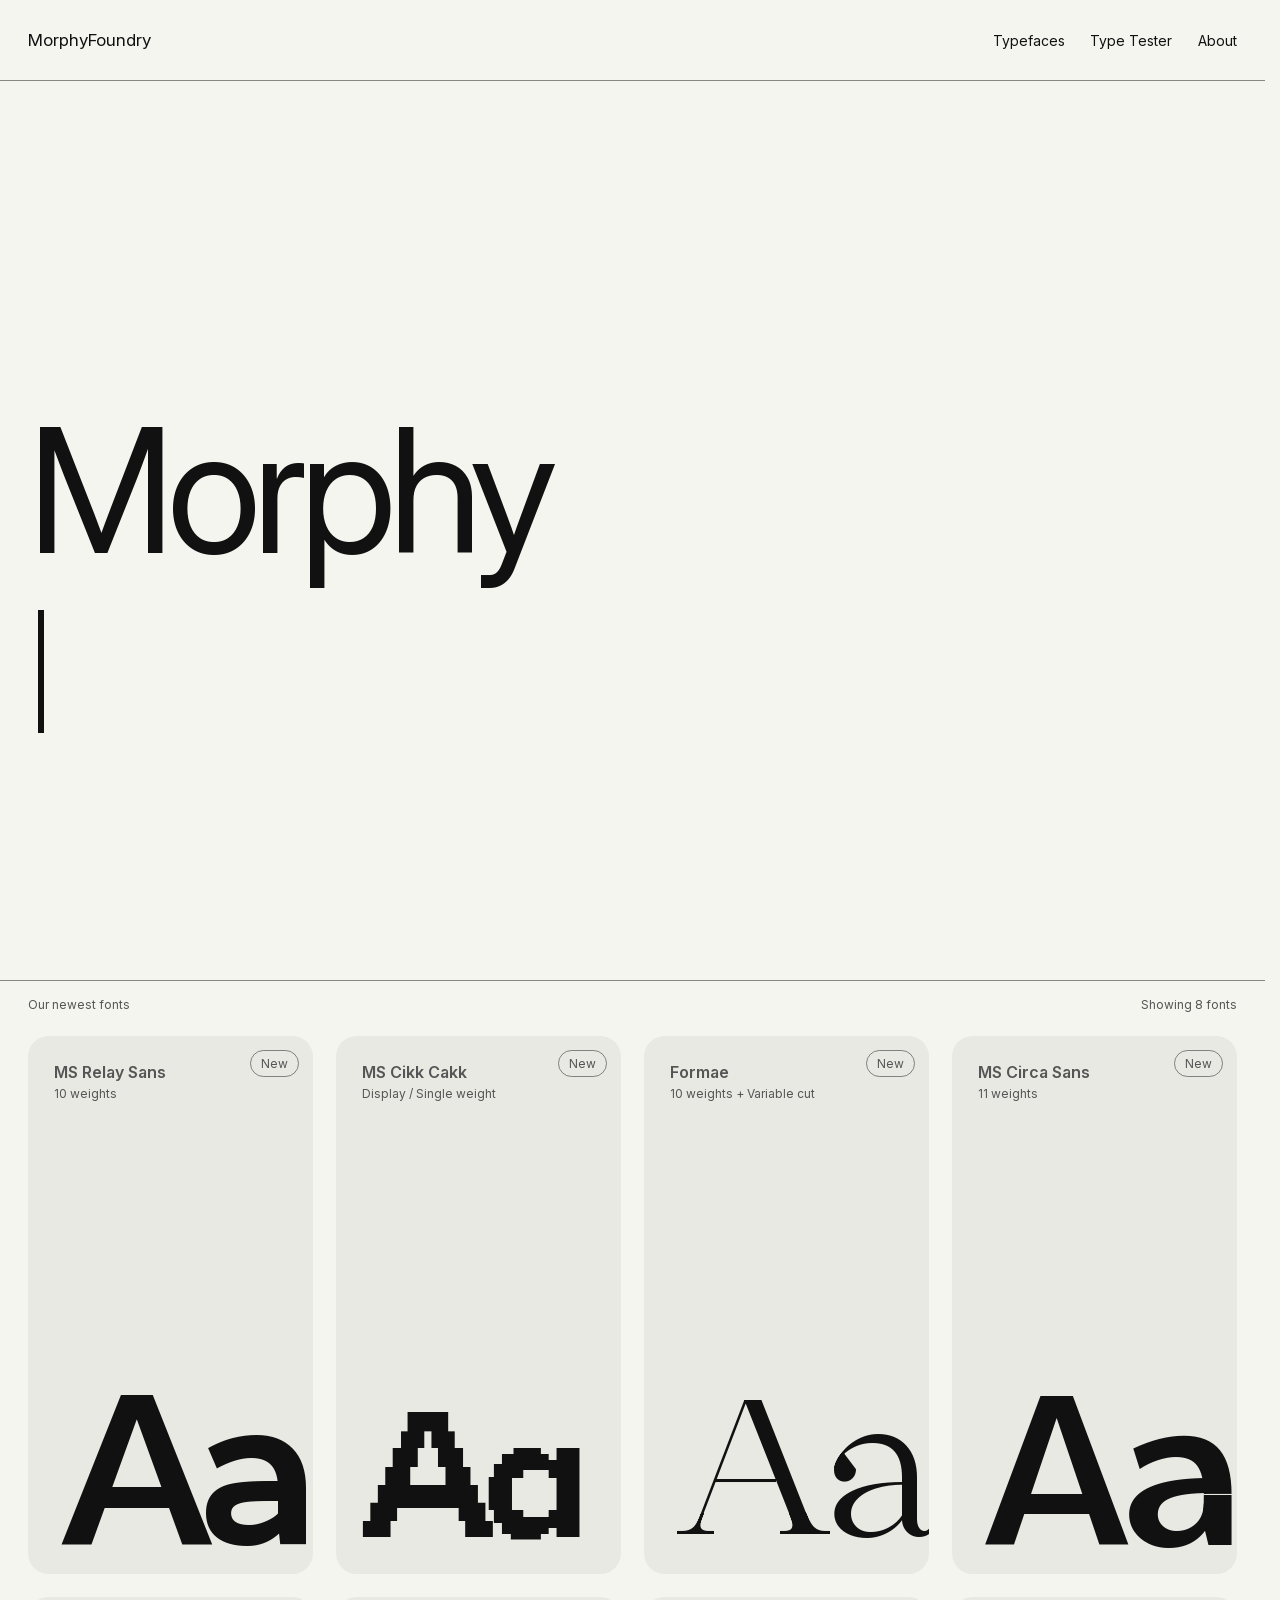
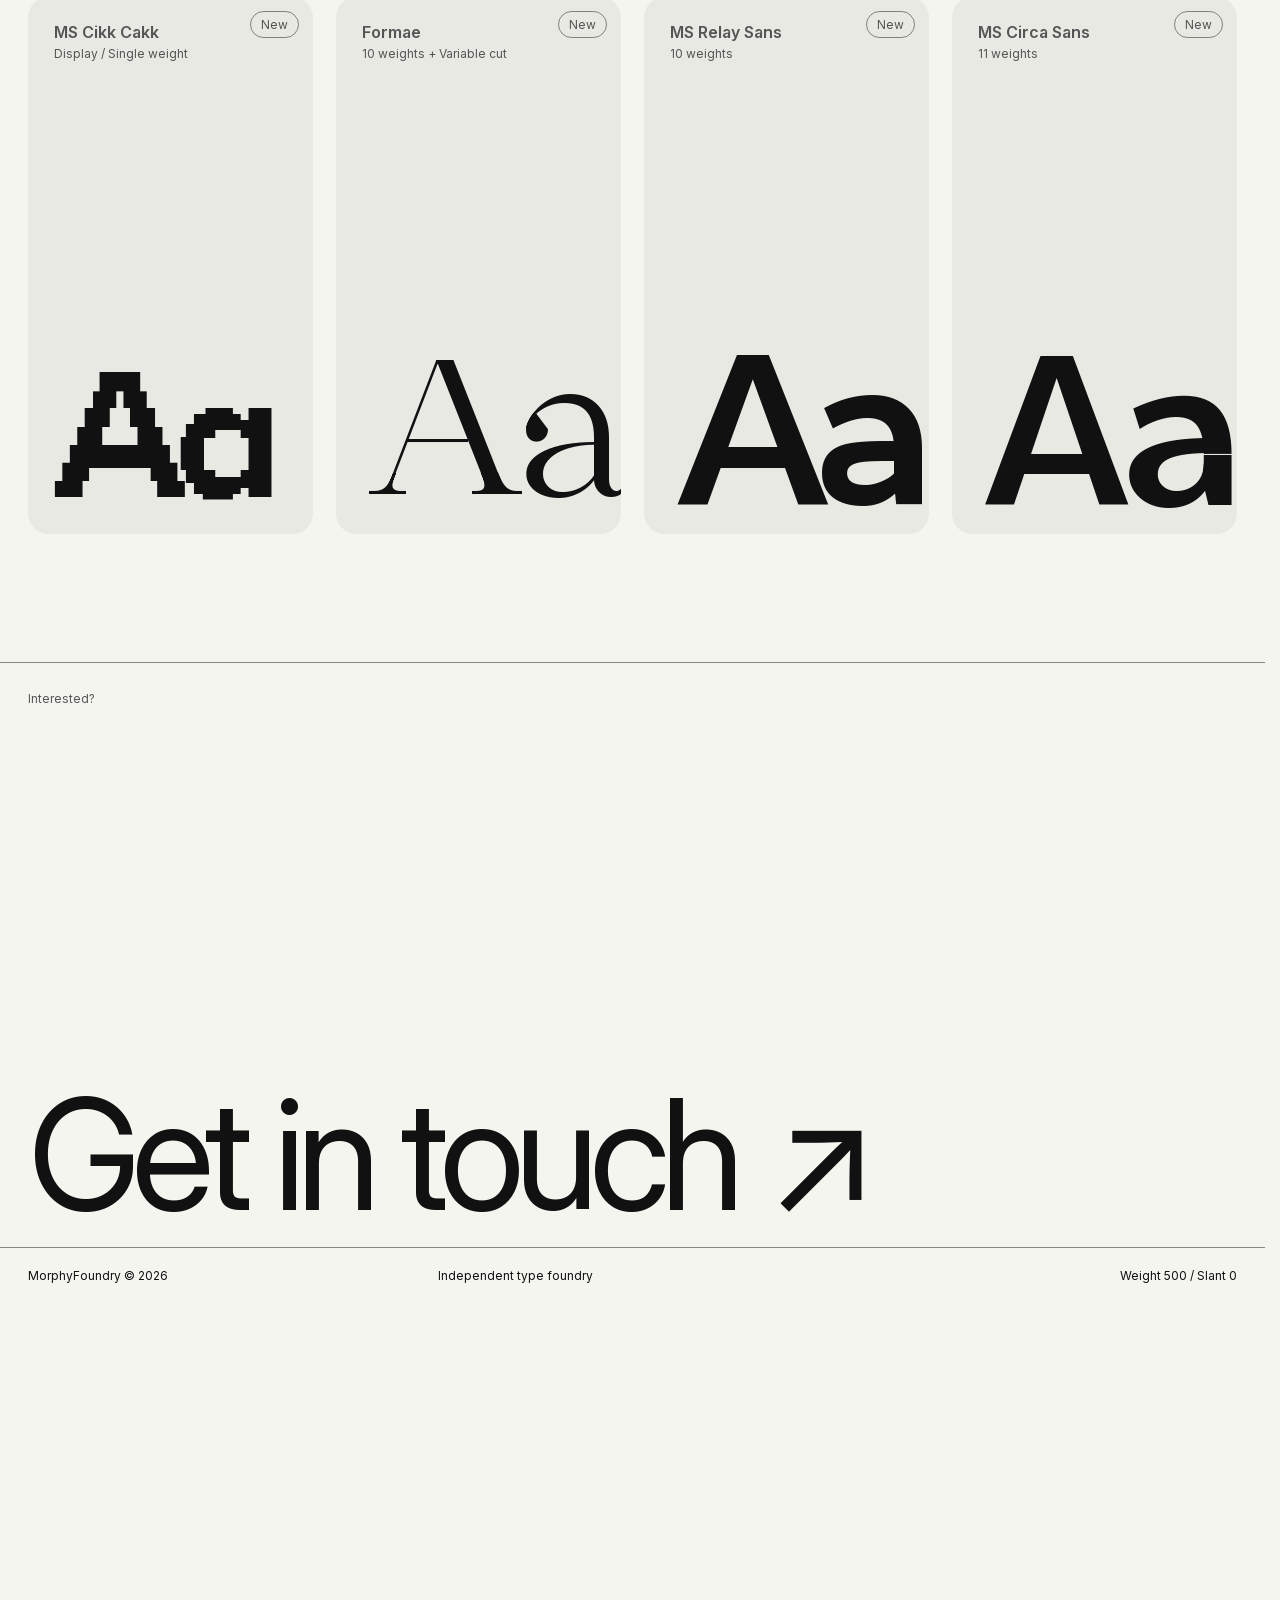
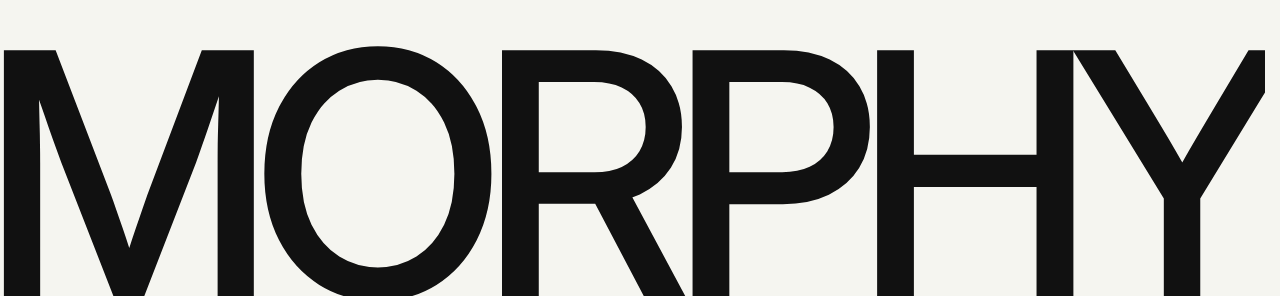
==== commit 9640068f: "Homepage: scope Formae to its own tile, not the whole site Reverted body's font-family back to Inter" ====
--- a/index.html
+++ b/index.html
@@ -7,7 +7,7 @@
 
   <title>MorphyFoundry</title>
 
-  <link rel="stylesheet" href="style.css?v=formae-font-fix1">
+  <link rel="stylesheet" href="style.css?v=formae-scoped-h2-1">
 </head>
 
 
@@ -67,7 +67,7 @@
         <a class="font-catalogue-row font-catalogue-row-cikkcakk" href="#">
           <span class="font-name">MS Cikk Cakk</span><span class="font-details">Display / Single weight</span><span class="font-aa">Aa</span><span class="font-sample">Zigzag lines break the rhythm.</span><span class="font-status">New</span>
         </a>
-        <a class="font-catalogue-row" href="formae/">
+        <a class="font-catalogue-row font-catalogue-row-formae" href="formae/">
           <span class="font-name">Formae</span><span class="font-details">10 weights + Variable cut</span><span class="font-aa">Aa</span><span class="font-sample">Typography moves everywhere.</span><span class="font-status">New</span>
         </a>
         <a class="font-catalogue-row font-catalogue-row-circa" href="#">
@@ -76,7 +76,7 @@
         <a class="font-catalogue-row font-catalogue-row-cikkcakk" href="#">
           <span class="font-name">MS Cikk Cakk</span><span class="font-details">Display / Single weight</span><span class="font-aa">Aa</span><span class="font-sample">Sharp turns keep the eye moving.</span><span class="font-status">New</span>
         </a>
-        <a class="font-catalogue-row" href="formae/">
+        <a class="font-catalogue-row font-catalogue-row-formae" href="formae/">
           <span class="font-name">Formae</span><span class="font-details">10 weights + Variable cut</span><span class="font-aa">Aa</span><span class="font-sample">Serifs carry structure and calm.</span><span class="font-status">New</span>
         </a>
         <a class="font-catalogue-row font-catalogue-row-relay" href="ms-relay-sans/">
--- a/style.css
+++ b/style.css
@@ -7,11 +7,10 @@
   font-display: swap;
 }
 
-/* MorphyFoundry's own flagship typeface -- was never actually declared
-   here, so the whole homepage (hero included) had been silently
-   falling back to Inter Variable this whole time. Reuses the real
-   weight files already hosted under formae/fonts/ rather than
-   duplicating them. */
+/* Font catalogue teaser tiles only -- one representative weight per
+   typeface, declared across a wide range so it renders regardless of
+   the exact weight requested. Formae reuses the real Regular file
+   already hosted under formae/fonts/ rather than duplicating it. */
 @font-face {
   font-family: "Formae";
   src: url("formae/fonts/Formae-Regular.woff2") format("woff2");
@@ -21,17 +20,6 @@
 }
 
 @font-face {
-  font-family: "Formae";
-  src: url("formae/fonts/Formae-Semibold.woff2") format("woff2");
-  font-style: normal;
-  font-weight: 600;
-  font-display: swap;
-}
-
-/* Font catalogue teaser tiles only -- one representative weight per
-   typeface, declared across a wide range so it renders regardless of
-   the exact weight requested. */
-@font-face {
   font-family: "MS Relay Sans";
   src: url("fonts/catalogue/MSRelaySans-Semibold.ttf") format("truetype");
   font-style: normal;
@@ -75,7 +63,6 @@
   color: #111111;
 
   font-family:
-    "Formae",
     "Inter Variable",
     Arial,
     Helvetica,
@@ -204,6 +191,7 @@
   display: flex;
   justify-content: space-between;
   gap: 24px;
+  color: #555;
   font-size: 12px;
 }
 
@@ -253,6 +241,8 @@
   border-radius:
     clamp(16px, 1.6vw, 28px);
 
+  overflow: hidden;
+
   transition: color 180ms ease, background-color 180ms ease;
 }
 
@@ -266,6 +256,8 @@
 .font-name,
 .font-details,
 .font-status {
+  color: #555;
+
   font-size: 12px;
 }
 
@@ -310,6 +302,11 @@
 
 .font-sample {
   display: none;
+}
+
+.font-catalogue-row-formae .font-aa {
+  font-family: "Formae", "Inter Variable", Arial, sans-serif;
+  font-weight: 400;
 }
 
 .font-catalogue-row-relay .font-aa {
@@ -1593,6 +1590,8 @@
 
 
 .cta span {
+  color: #555;
+
   font-size: 12px;
 }
 
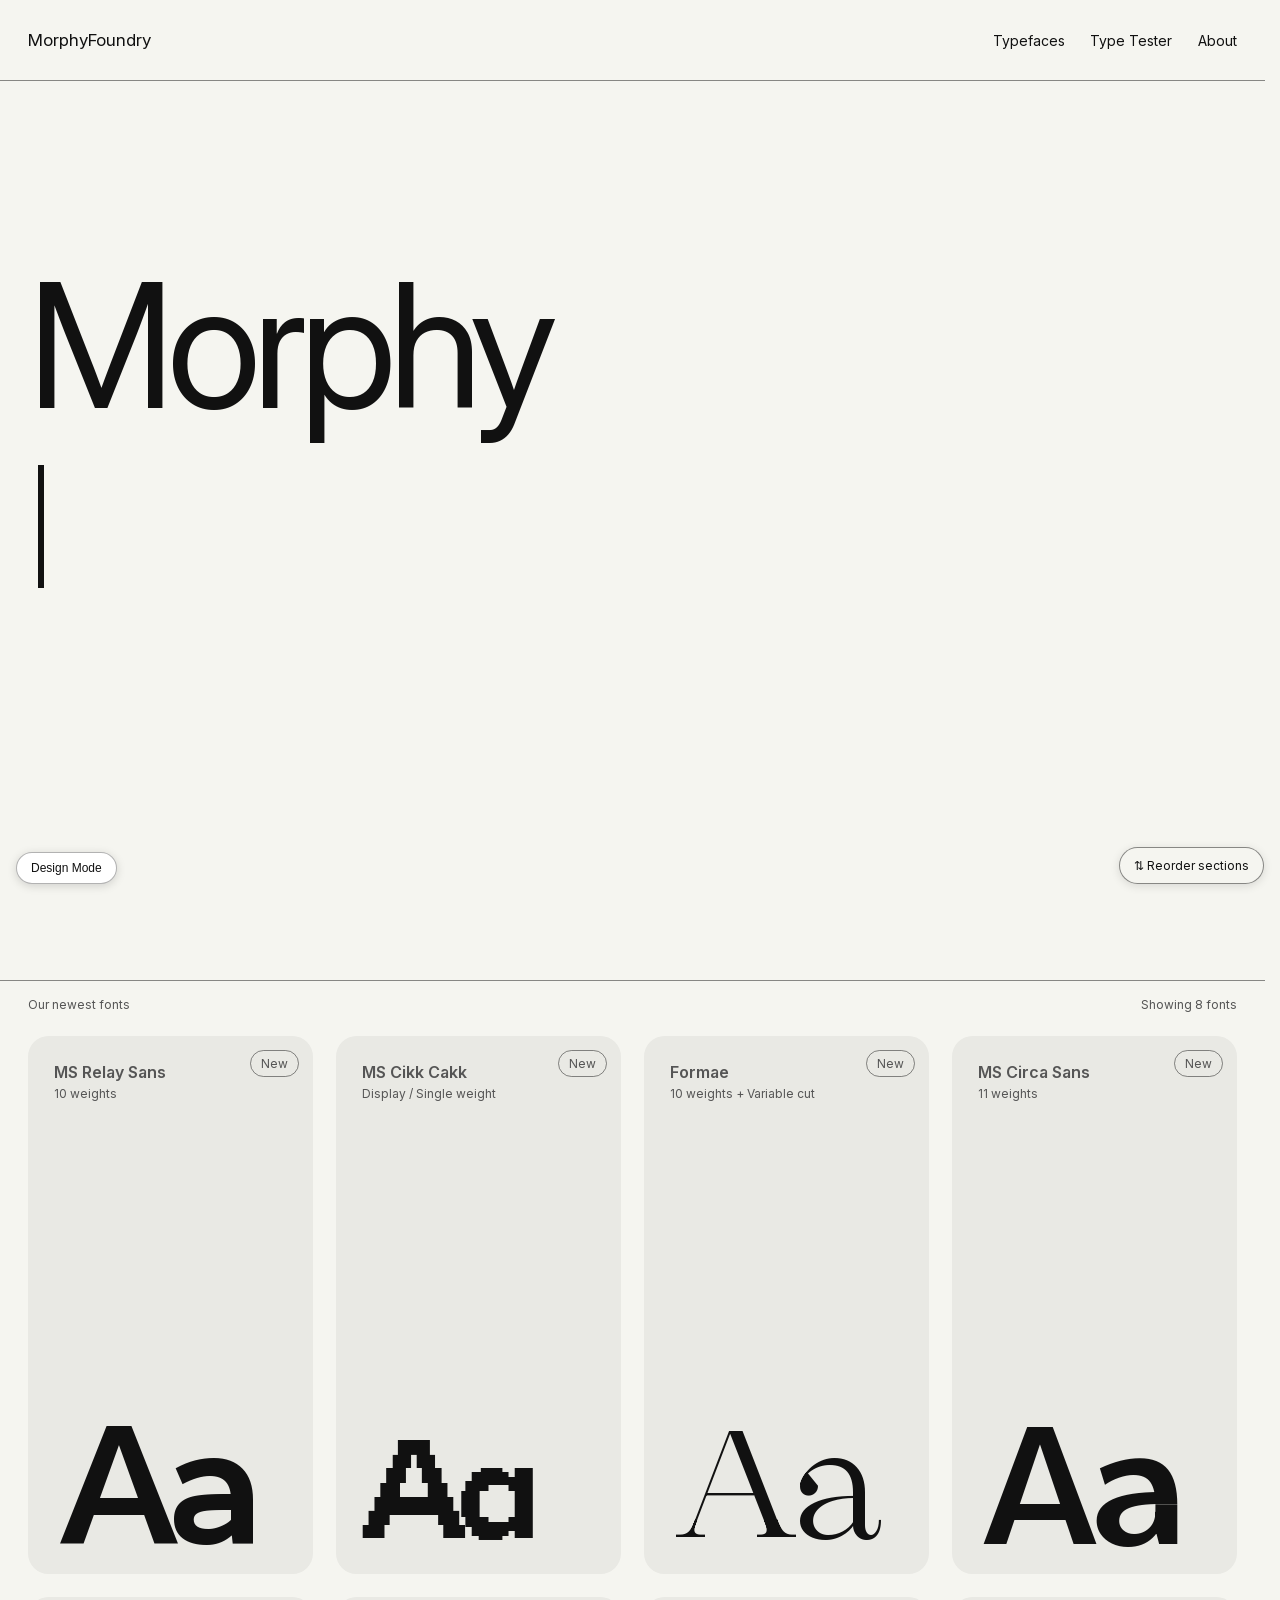
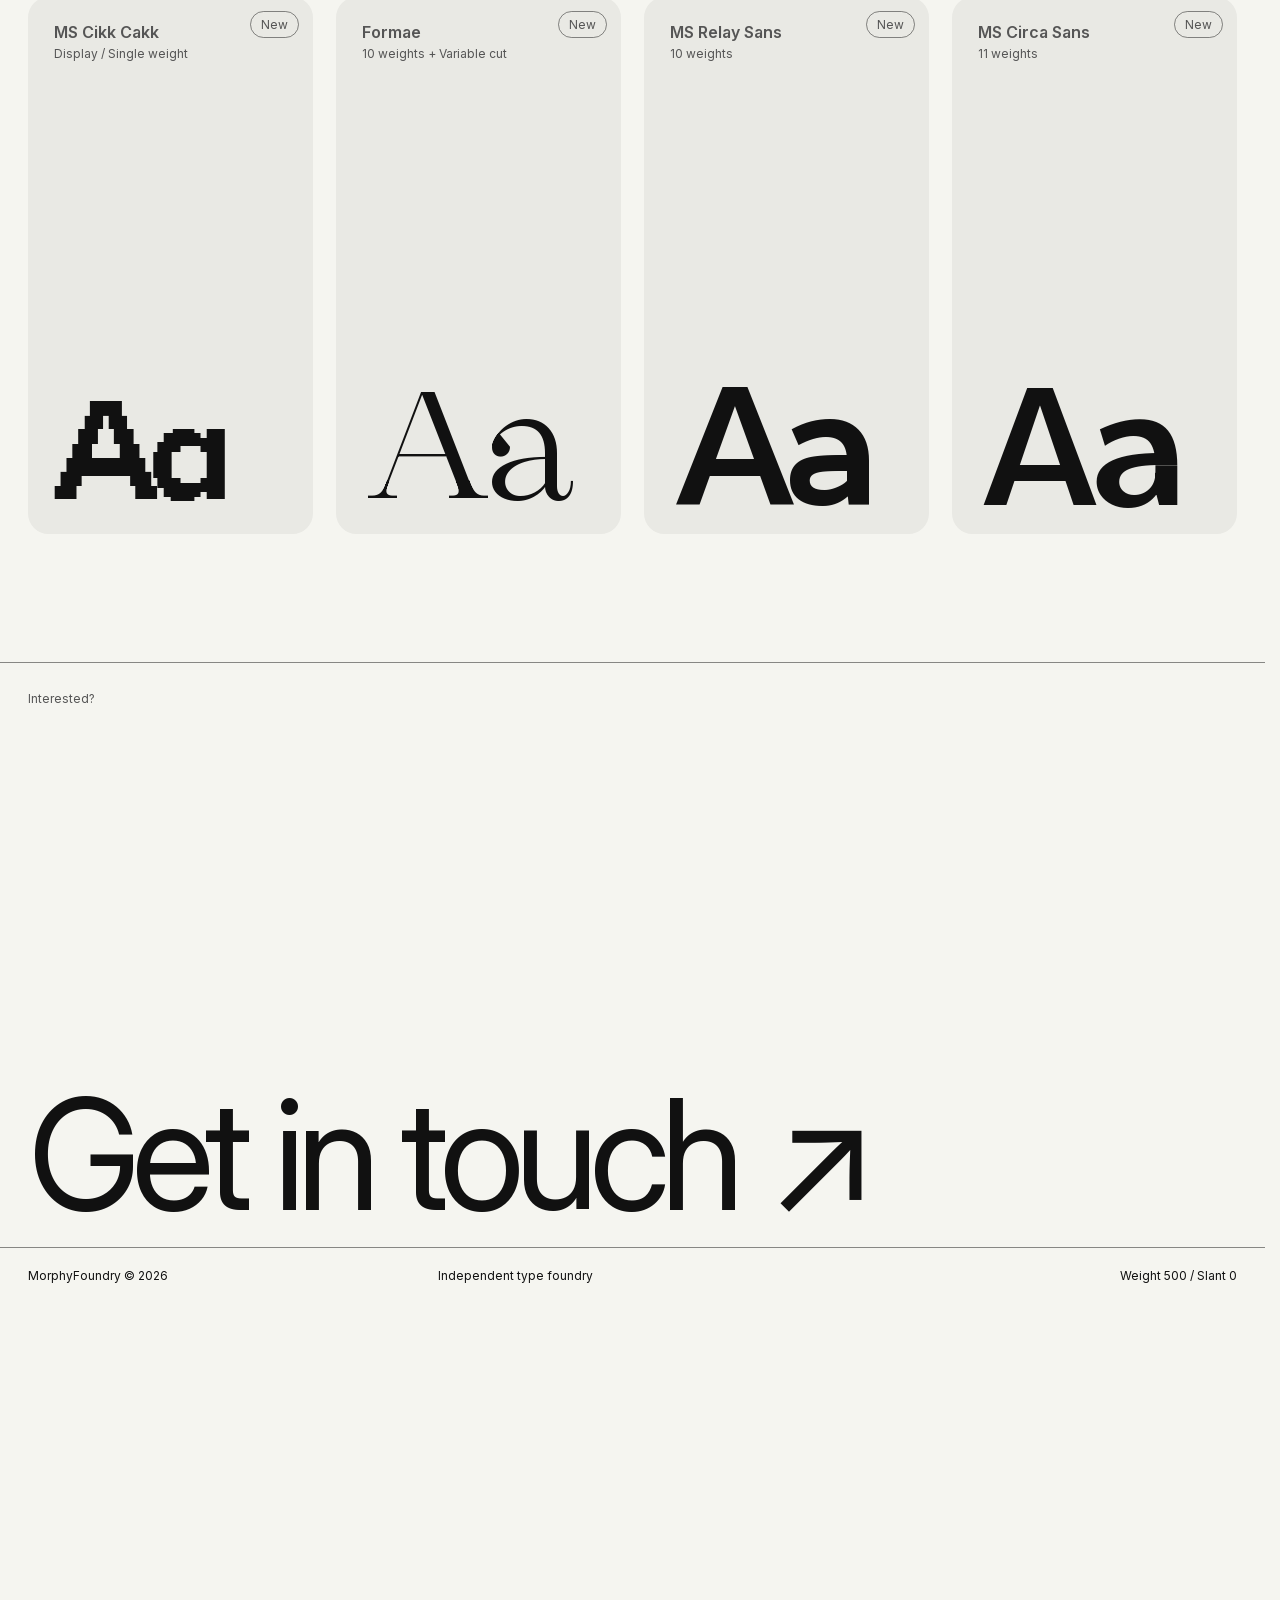
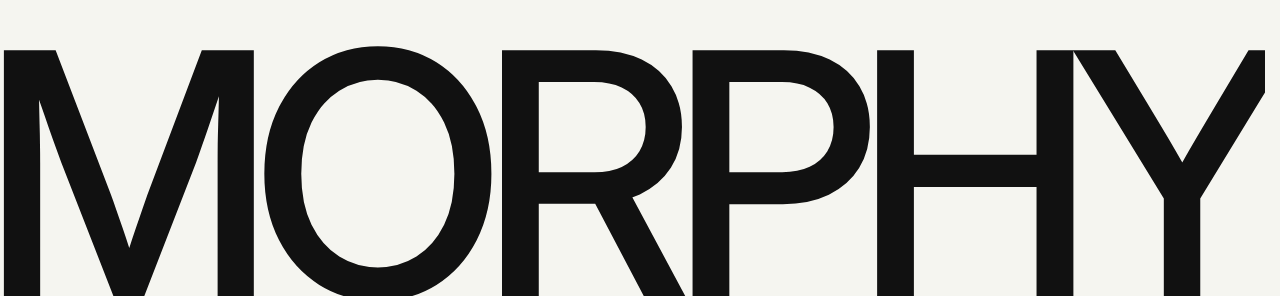
==== commit bf506a7b: "Homepage: freeze hero height, shrink catalogue glyphs, port dev tools .hero h1 now reserves a fixed " ====
--- a/index.html
+++ b/index.html
@@ -7,7 +7,7 @@
 
   <title>MorphyFoundry</title>
 
-  <link rel="stylesheet" href="style.css?v=formae-scoped-h2-1">
+  <link rel="stylesheet" href="style.css?v=devtools-ported1">
 </head>
 
 
@@ -132,7 +132,7 @@
 
 
 
-  <script src="script.js?v=catalogue-4fonts1"></script>
+  <script src="script.js?v=devtools-ported1"></script>
 
 </body>
 
--- a/style.css
+++ b/style.css
@@ -162,6 +162,23 @@
 .hero h1 {
   margin: 0;
 
+  /* Reserve the full 3-line height up front (Morphy / Foundry / © 2026)
+     -- the typewriter effect types and erases this text over and over,
+     and without a fixed height the section (and everything below it)
+     kept growing/shrinking as each line appeared or disappeared.
+     display:flex + justify-content:flex-end keeps the visible text
+     anchored to the bottom of that fixed box (growing upward as it
+     types, same as it read before), instead of pinned to the top of
+     mostly-empty space while only 1-2 lines exist. */
+  display: flex;
+
+  flex-direction: column;
+
+  justify-content: flex-end;
+
+  height:
+    calc(3 * 1.05 * clamp(90px, 17vw, 320px));
+
   font-size:
     clamp(90px, 17vw, 320px);
 
@@ -291,7 +308,7 @@
   margin-top: auto;
 
   font-size:
-    clamp(110px, 14vw, 250px);
+    clamp(90px, 11vw, 200px);
 
   font-weight: 600;
 
@@ -2695,3 +2712,359 @@
     min-height: 3.15em;
   }
 }
+
+
+/* ========================================
+   SECTION REORDER PANEL
+======================================== */
+
+.section-reorder-panel {
+  position: fixed;
+
+  right: 16px;
+  bottom: 16px;
+
+  z-index: 50;
+
+  display: flex;
+
+  flex-direction: column;
+
+  align-items: flex-end;
+
+  gap: 8px;
+
+  font-family: "Inter Variable", Arial, Helvetica, sans-serif;
+
+  font-size: 12px;
+}
+
+.section-reorder-toggle {
+  padding: 10px 14px;
+
+  cursor: pointer;
+
+  color: var(--foreground);
+  background: var(--background);
+
+  border: var(--border);
+  border-radius: 999px;
+
+  font: inherit;
+
+  box-shadow: 0 2px 10px rgba(0, 0, 0, 0.12);
+}
+
+.section-reorder-toggle:hover {
+  color: var(--background);
+  background: var(--foreground);
+}
+
+.section-reorder-body {
+  width: 240px;
+
+  max-height: 70vh;
+
+  overflow-y: auto;
+
+  padding: 14px;
+
+  background: var(--background);
+
+  border: var(--border);
+  border-radius: 10px;
+
+  box-shadow: 0 2px 10px rgba(0, 0, 0, 0.12);
+}
+
+.section-reorder-heading {
+  margin-bottom: 10px;
+
+  color: rgba(0, 0, 0, 0.55);
+
+  letter-spacing: 0.02em;
+}
+
+.section-reorder-list {
+  display: flex;
+
+  flex-direction: column;
+
+  gap: 6px;
+
+  margin: 0 0 12px;
+
+  padding: 0;
+
+  list-style: none;
+}
+
+.section-reorder-item {
+  display: flex;
+
+  align-items: center;
+
+  gap: 8px;
+
+  padding: 8px 10px;
+
+  background: var(--background);
+
+  border: var(--border);
+  border-radius: 6px;
+
+  line-height: 1.3;
+
+  user-select: none;
+}
+
+.section-reorder-handle {
+  cursor: grab;
+
+  color: rgba(0, 0, 0, 0.4);
+
+  flex: 0 0 auto;
+}
+
+.section-reorder-label {
+  flex: 1 1 auto;
+
+  cursor: pointer;
+}
+
+.section-reorder-item-selected {
+  background: rgba(0, 0, 0, 0.08);
+
+  border-color: rgba(0, 0, 0, 0.4);
+}
+
+.section-reorder-eye {
+  flex: 0 0 auto;
+
+  padding: 0;
+
+  cursor: pointer;
+
+  color: var(--foreground);
+  background: none;
+
+  border: 0;
+
+  font-size: 13px;
+  line-height: 1;
+}
+
+.section-reorder-eye-hidden {
+  opacity: 0.3;
+}
+
+.section-reorder-item-hidden .section-reorder-label {
+  color: rgba(0, 0, 0, 0.4);
+
+  text-decoration: line-through;
+}
+
+.section-reorder-item-dragging {
+  opacity: 0.4;
+}
+
+.section-reorder-reset {
+  width: 100%;
+
+  padding: 8px 10px;
+
+  cursor: pointer;
+
+  color: var(--foreground);
+  background: var(--background);
+
+  border: var(--border);
+  border-radius: 6px;
+
+  font: inherit;
+}
+
+.section-reorder-reset:hover {
+  color: var(--background);
+  background: var(--foreground);
+}
+
+@media print {
+  .section-reorder-panel {
+    display: none;
+  }
+}
+
+
+/* ========================================
+   DESIGN MODE
+   Dev-only visual box-model inspector: click any element to see its
+   margin/padding/font-size as editable fields, then Copy CSS to grab
+   the exact values back out. Not part of the site's real design.
+======================================== */
+
+.design-mode-toggle {
+  position: fixed;
+  left: 16px;
+  bottom: 16px;
+  z-index: 9999;
+
+  padding: 8px 14px;
+
+  font-family: -apple-system, BlinkMacSystemFont, "Segoe UI", sans-serif;
+  font-size: 12px;
+
+  color: #111;
+  background: #fff;
+  border: 1px solid rgba(0, 0, 0, 0.3);
+  border-radius: 999px;
+
+  cursor: pointer;
+  box-shadow: 0 2px 10px rgba(0, 0, 0, 0.15);
+}
+
+.design-mode-toggle.is-on {
+  color: #fff;
+  background: #111;
+}
+
+.design-mode-outline {
+  position: absolute;
+  z-index: 9998;
+  pointer-events: none;
+  box-sizing: border-box;
+}
+
+.design-mode-outline-hover {
+  outline: 1px dashed rgba(0, 122, 255, 0.6);
+  background: rgba(0, 122, 255, 0.06);
+}
+
+.design-mode-outline-selected {
+  outline: 2px solid #007aff;
+}
+
+.design-mode-panel {
+  position: fixed;
+  right: 16px;
+  bottom: 16px;
+  z-index: 9999;
+
+  width: 260px;
+
+  padding: 14px;
+
+  font-family: -apple-system, BlinkMacSystemFont, "Segoe UI", sans-serif;
+  font-size: 12px;
+  color: #111;
+
+  background: #fff;
+  border: 1px solid rgba(0, 0, 0, 0.15);
+  border-radius: 10px;
+
+  box-shadow: 0 8px 30px rgba(0, 0, 0, 0.2);
+}
+
+.design-mode-panel-title {
+  margin-bottom: 10px;
+
+  font-weight: 600;
+  font-family: ui-monospace, SFMono-Regular, Menlo, monospace;
+
+  word-break: break-all;
+}
+
+.design-mode-panel-subtitle {
+  margin: 12px 0 8px;
+  padding-top: 10px;
+
+  color: rgba(17, 17, 17, 0.55);
+  font-family: ui-monospace, SFMono-Regular, Menlo, monospace;
+
+  border-top: 1px dashed rgba(0, 0, 0, 0.15);
+
+  word-break: break-all;
+}
+
+.design-mode-group {
+  margin-bottom: 10px;
+}
+
+.design-mode-group-label {
+  margin-bottom: 4px;
+
+  color: rgba(17, 17, 17, 0.55);
+}
+
+.design-mode-row {
+  display: grid;
+  grid-template-columns: repeat(4, 1fr);
+  gap: 4px;
+}
+
+.design-mode-field {
+  display: flex;
+  align-items: center;
+  gap: 3px;
+
+  padding: 3px 4px;
+
+  border: 1px solid rgba(0, 0, 0, 0.2);
+  border-radius: 4px;
+}
+
+.design-mode-field span {
+  color: rgba(17, 17, 17, 0.45);
+}
+
+.design-mode-field input {
+  width: 100%;
+  min-width: 0;
+
+  border: 0;
+  outline: none;
+
+  font-size: 12px;
+
+  -moz-appearance: textfield;
+}
+
+.design-mode-group > input[type="number"] {
+  width: 100%;
+
+  padding: 5px 7px;
+
+  border: 1px solid rgba(0, 0, 0, 0.2);
+  border-radius: 4px;
+}
+
+.design-mode-text {
+  width: 100%;
+
+  padding: 6px 7px;
+
+  font-family: inherit;
+  font-size: 12px;
+
+  color: #111;
+
+  border: 1px solid rgba(0, 0, 0, 0.2);
+  border-radius: 4px;
+
+  resize: vertical;
+}
+
+.design-mode-copy {
+  width: 100%;
+
+  padding: 8px;
+
+  font-size: 12px;
+
+  color: #fff;
+  background: #007aff;
+  border: 0;
+  border-radius: 6px;
+
+  cursor: pointer;
+}
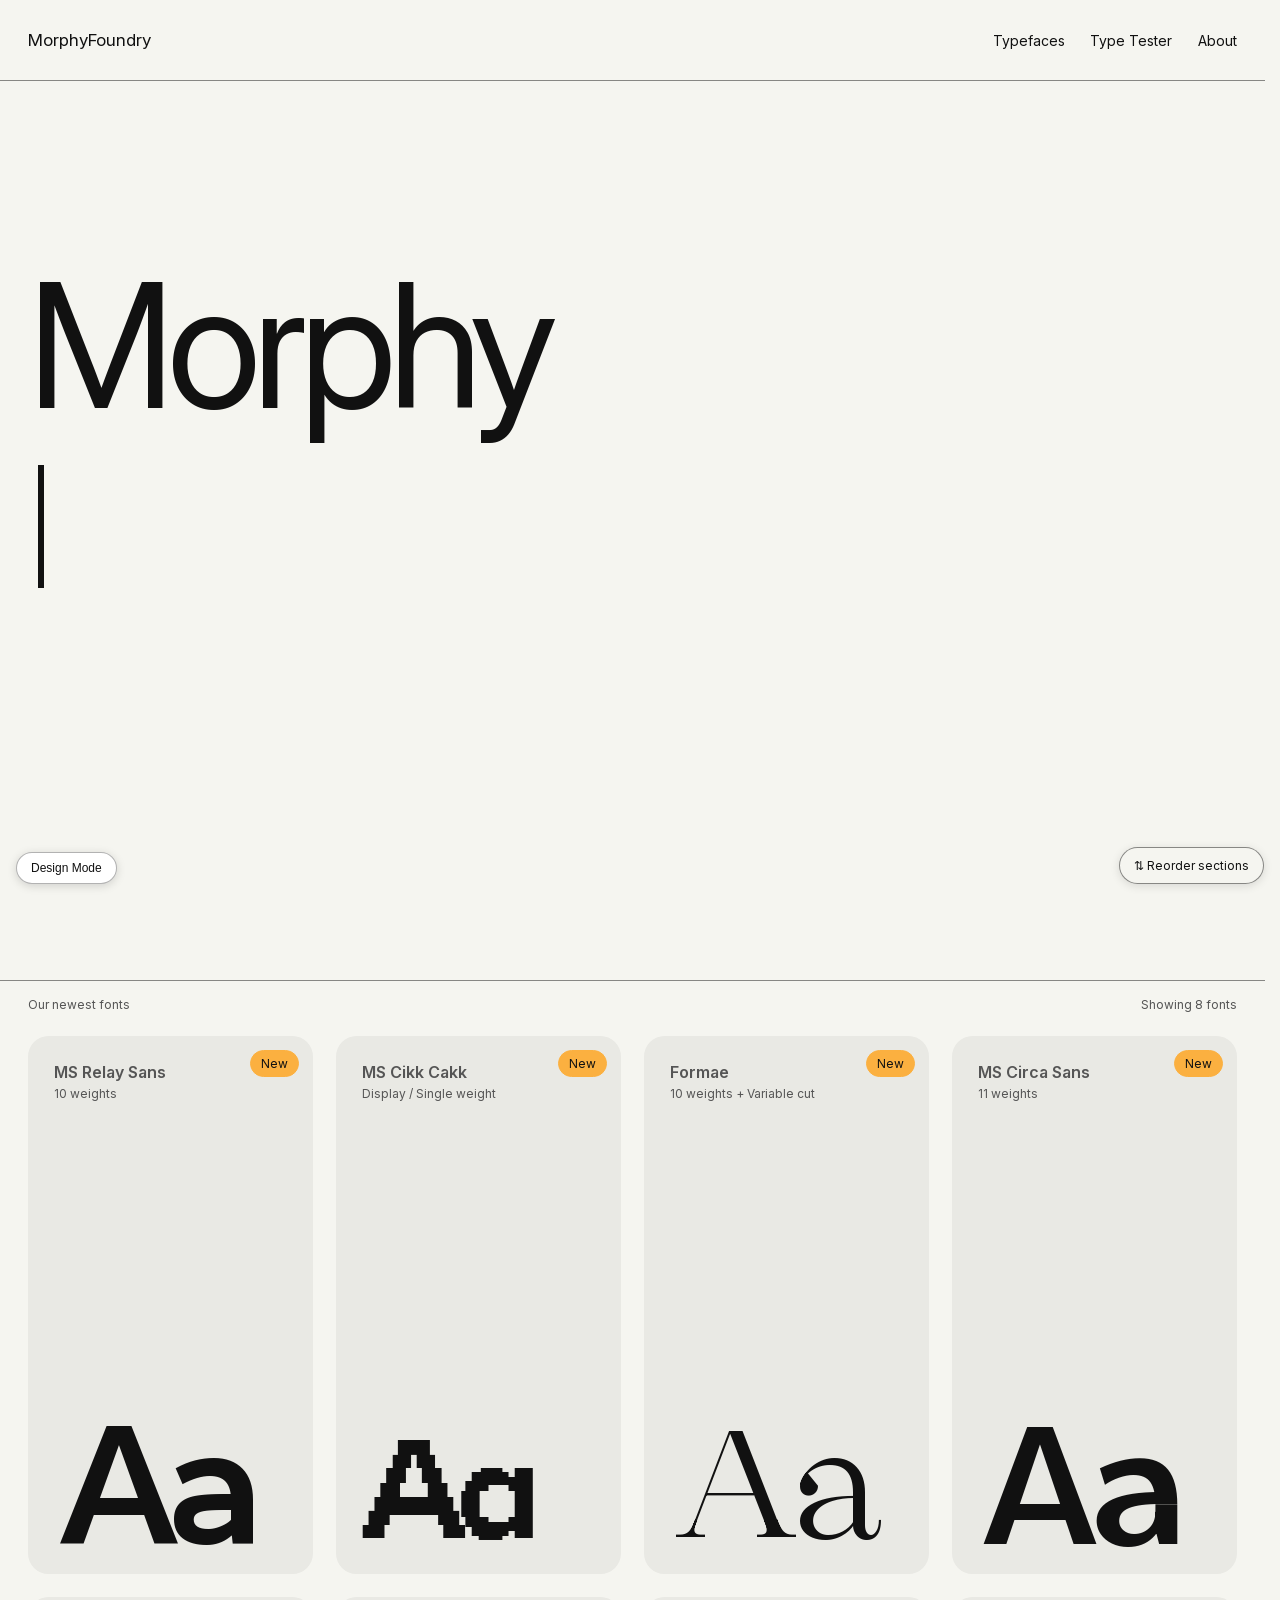
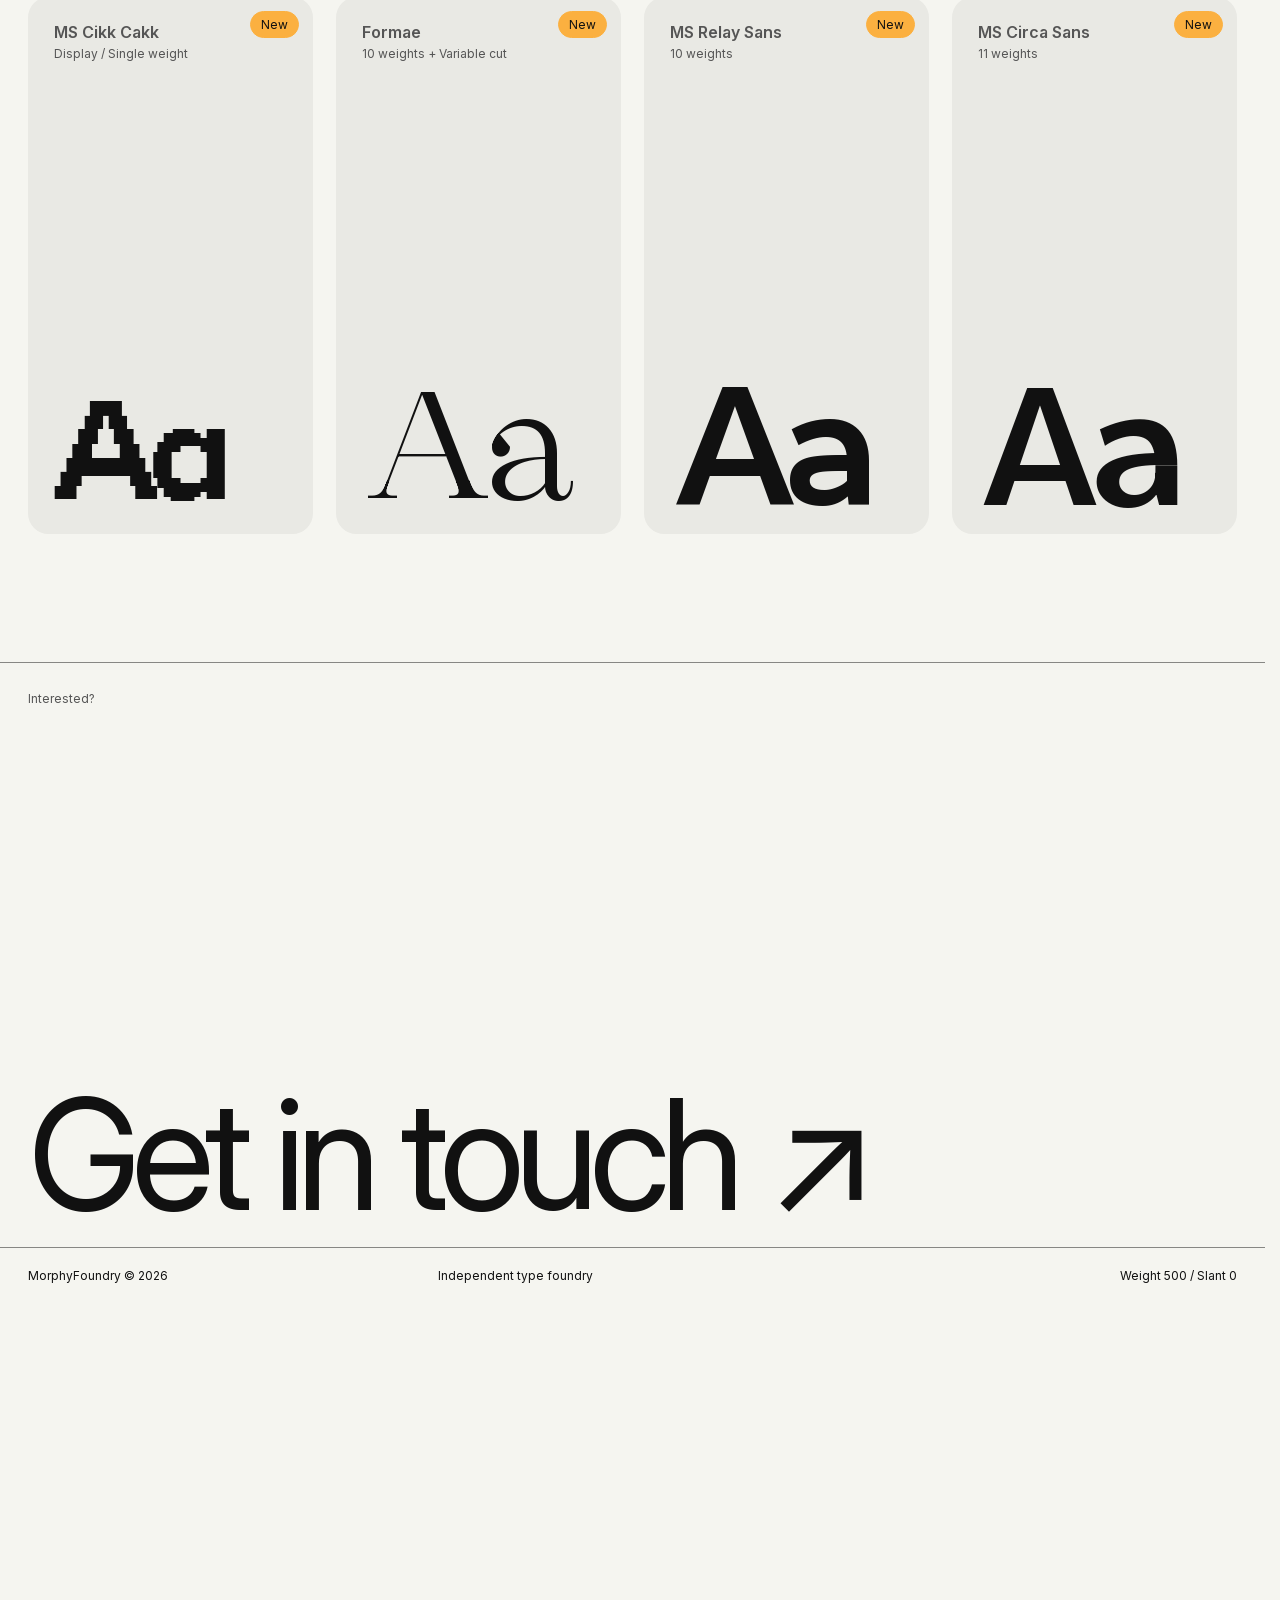
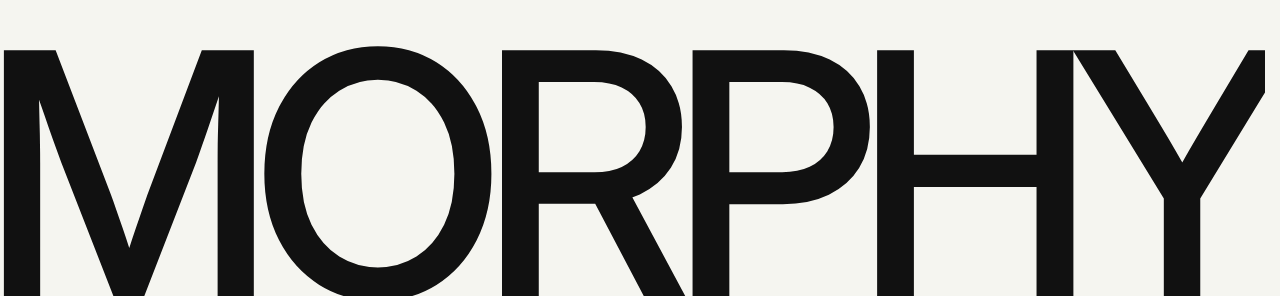
==== commit 0ab0736d: "Homepage: color the "New" catalogue pills to match the Buy button .font-status was just an outlined " ====
--- a/index.html
+++ b/index.html
@@ -7,7 +7,7 @@
 
   <title>MorphyFoundry</title>
 
-  <link rel="stylesheet" href="style.css?v=devtools-ported1">
+  <link rel="stylesheet" href="style.css?v=new-pill-yellow1">
 </head>
 
 
--- a/style.css
+++ b/style.css
@@ -299,7 +299,11 @@
 
   padding: 5px 10px;
 
-  border: var(--border);
+  color: var(--foreground);
+
+  background: #fbb040;
+
+  border: 1px solid #fbb040;
 
   border-radius: 999px;
 }
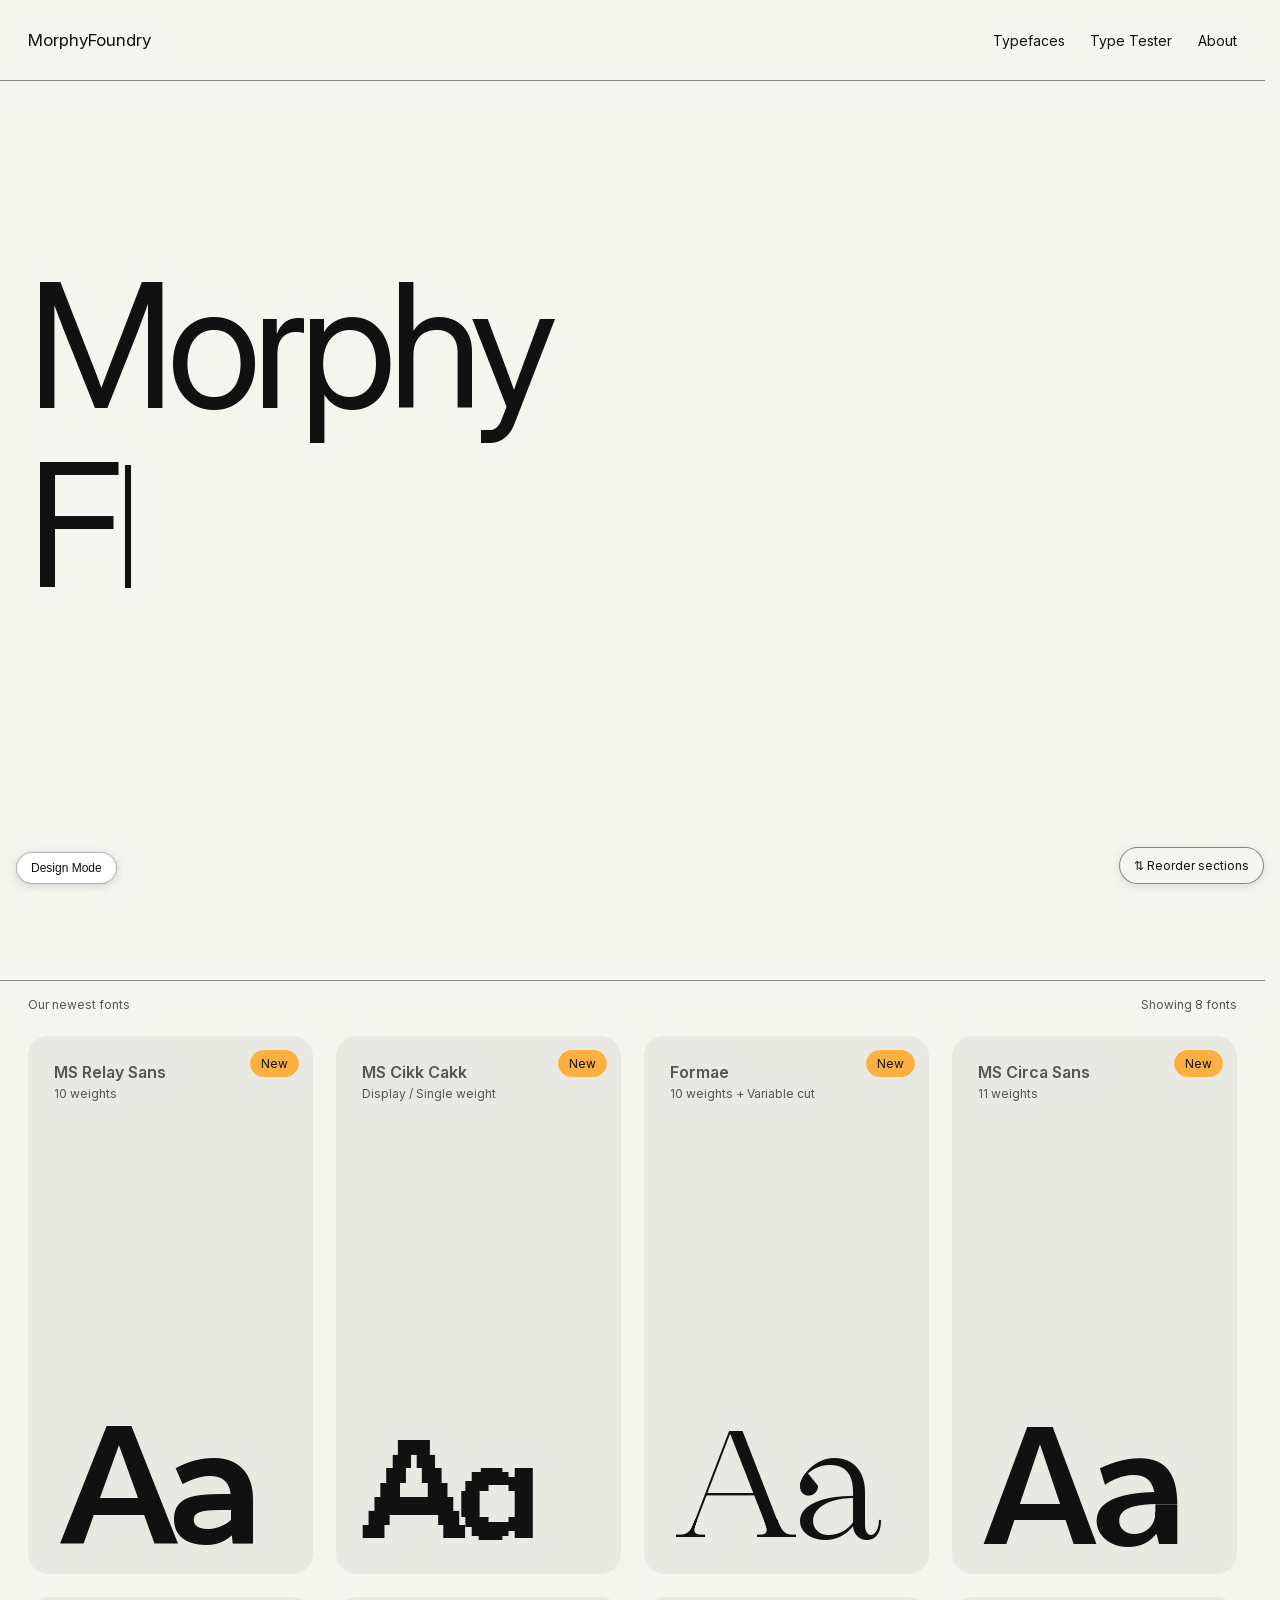
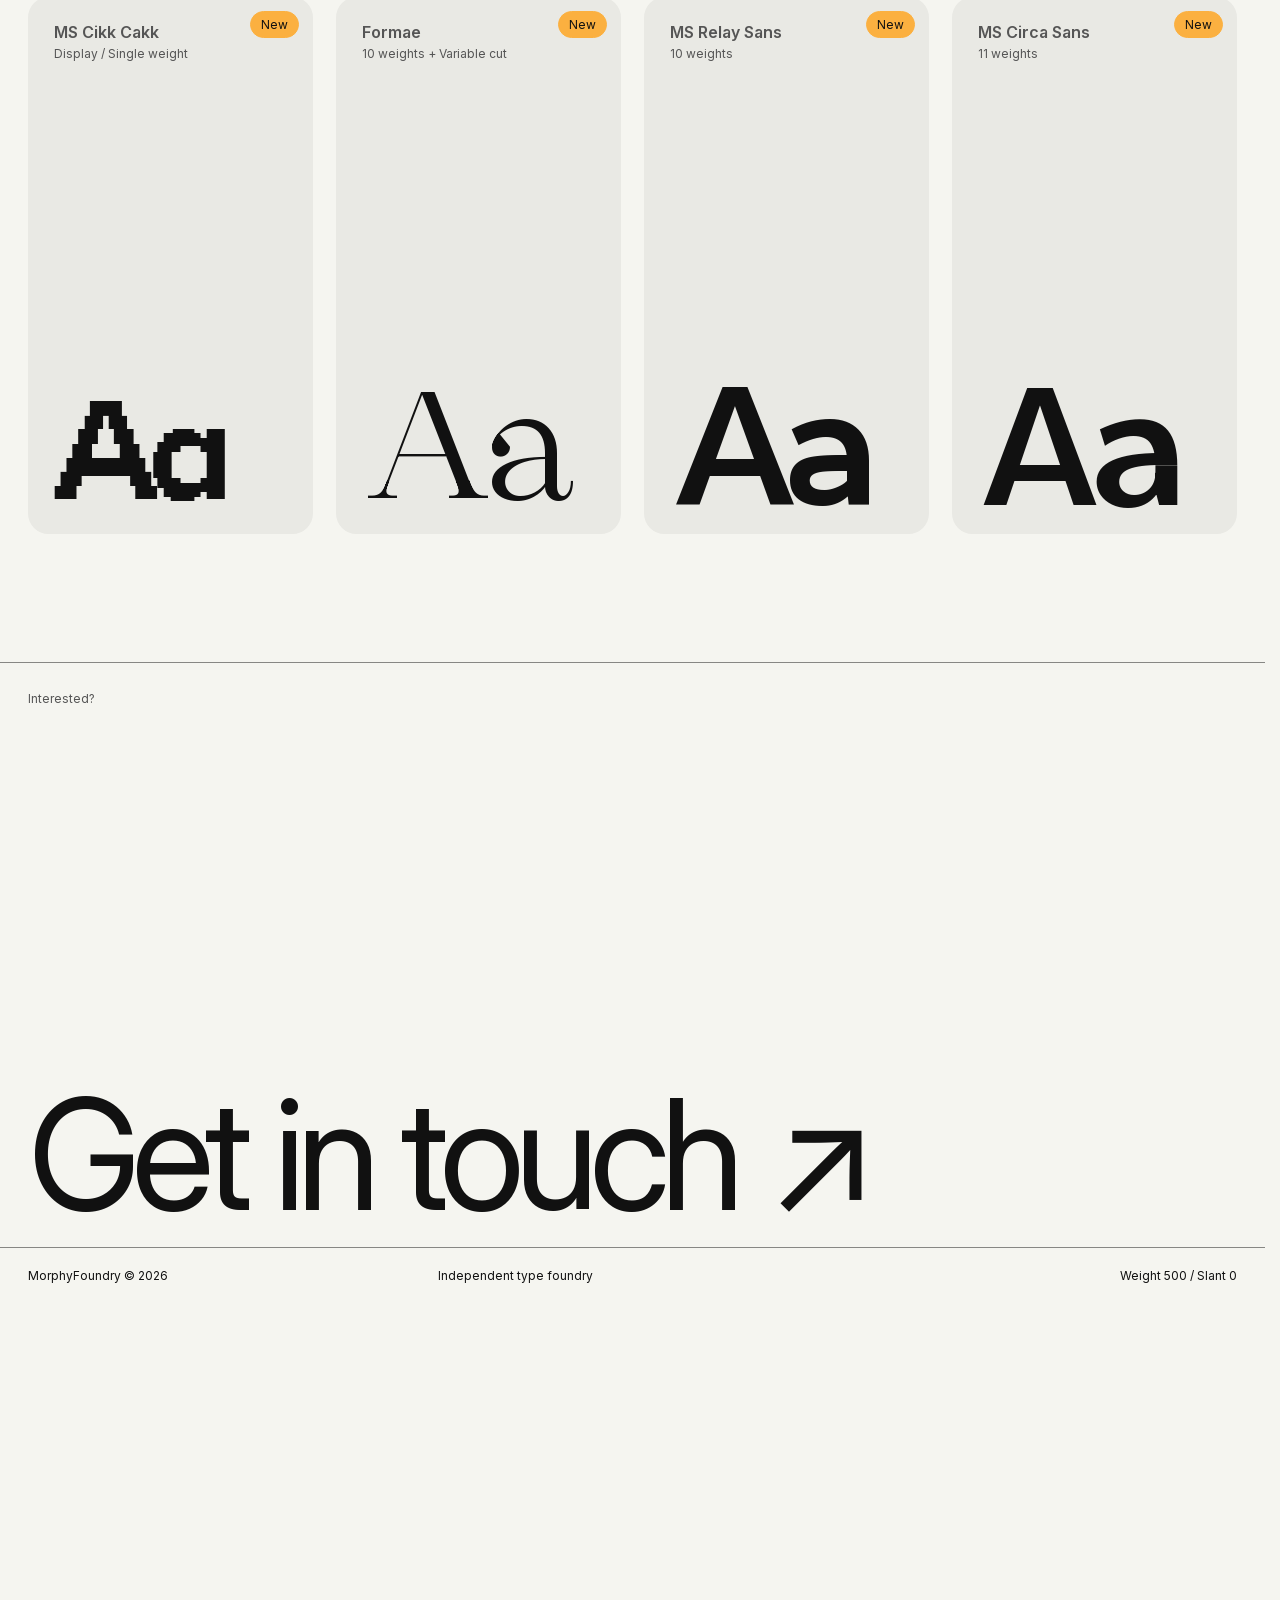
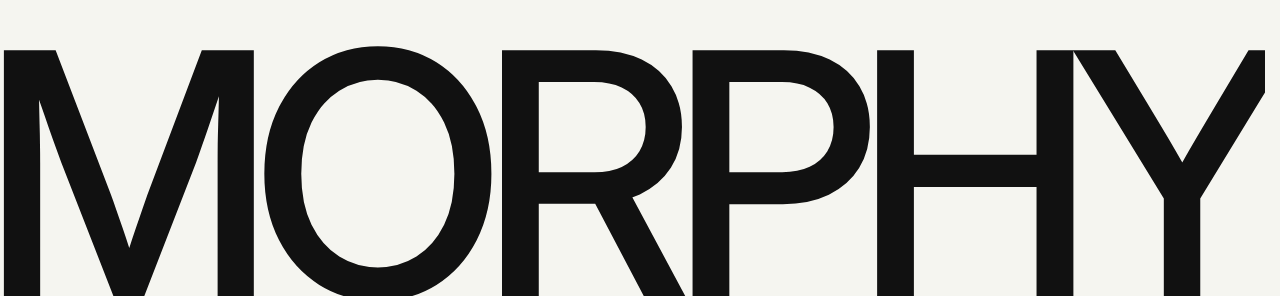
==== commit 9243e8c4: "Formae: shorten page title; homepage: link Cikk Cakk/Circa tiles to their published artifacts Co-Aut" ====
--- a/index.html
+++ b/index.html
@@ -64,16 +64,16 @@
         <a class="font-catalogue-row font-catalogue-row-relay" href="ms-relay-sans/">
           <span class="font-name">MS Relay Sans</span><span class="font-details">10 weights</span><span class="font-aa">Aa</span><span class="font-sample">Signals move through every system.</span><span class="font-status">New</span>
         </a>
-        <a class="font-catalogue-row font-catalogue-row-cikkcakk" href="#">
+        <a class="font-catalogue-row font-catalogue-row-cikkcakk" href="https://claude.ai/code/artifact/be908459-fe92-42a8-b77c-b8182b0b96f9" target="_blank" rel="noopener">
           <span class="font-name">MS Cikk Cakk</span><span class="font-details">Display / Single weight</span><span class="font-aa">Aa</span><span class="font-sample">Zigzag lines break the rhythm.</span><span class="font-status">New</span>
         </a>
         <a class="font-catalogue-row font-catalogue-row-formae" href="formae/">
           <span class="font-name">Formae</span><span class="font-details">10 weights + Variable cut</span><span class="font-aa">Aa</span><span class="font-sample">Typography moves everywhere.</span><span class="font-status">New</span>
         </a>
-        <a class="font-catalogue-row font-catalogue-row-circa" href="#">
+        <a class="font-catalogue-row font-catalogue-row-circa" href="https://claude.ai/code/artifact/0eb22423-275c-41d5-ac23-bf3297e9ee17" target="_blank" rel="noopener">
           <span class="font-name">MS Circa Sans</span><span class="font-details">11 weights</span><span class="font-aa">Aa</span><span class="font-sample">Circles connect every direction.</span><span class="font-status">New</span>
         </a>
-        <a class="font-catalogue-row font-catalogue-row-cikkcakk" href="#">
+        <a class="font-catalogue-row font-catalogue-row-cikkcakk" href="https://claude.ai/code/artifact/be908459-fe92-42a8-b77c-b8182b0b96f9" target="_blank" rel="noopener">
           <span class="font-name">MS Cikk Cakk</span><span class="font-details">Display / Single weight</span><span class="font-aa">Aa</span><span class="font-sample">Sharp turns keep the eye moving.</span><span class="font-status">New</span>
         </a>
         <a class="font-catalogue-row font-catalogue-row-formae" href="formae/">
@@ -82,7 +82,7 @@
         <a class="font-catalogue-row font-catalogue-row-relay" href="ms-relay-sans/">
           <span class="font-name">MS Relay Sans</span><span class="font-details">10 weights</span><span class="font-aa">Aa</span><span class="font-sample">Every message finds its route.</span><span class="font-status">New</span>
         </a>
-        <a class="font-catalogue-row font-catalogue-row-circa" href="#">
+        <a class="font-catalogue-row font-catalogue-row-circa" href="https://claude.ai/code/artifact/0eb22423-275c-41d5-ac23-bf3297e9ee17" target="_blank" rel="noopener">
           <span class="font-name">MS Circa Sans</span><span class="font-details">11 weights</span><span class="font-aa">Aa</span><span class="font-sample">Curves hold every corner steady.</span><span class="font-status">New</span>
         </a>
       </div>
